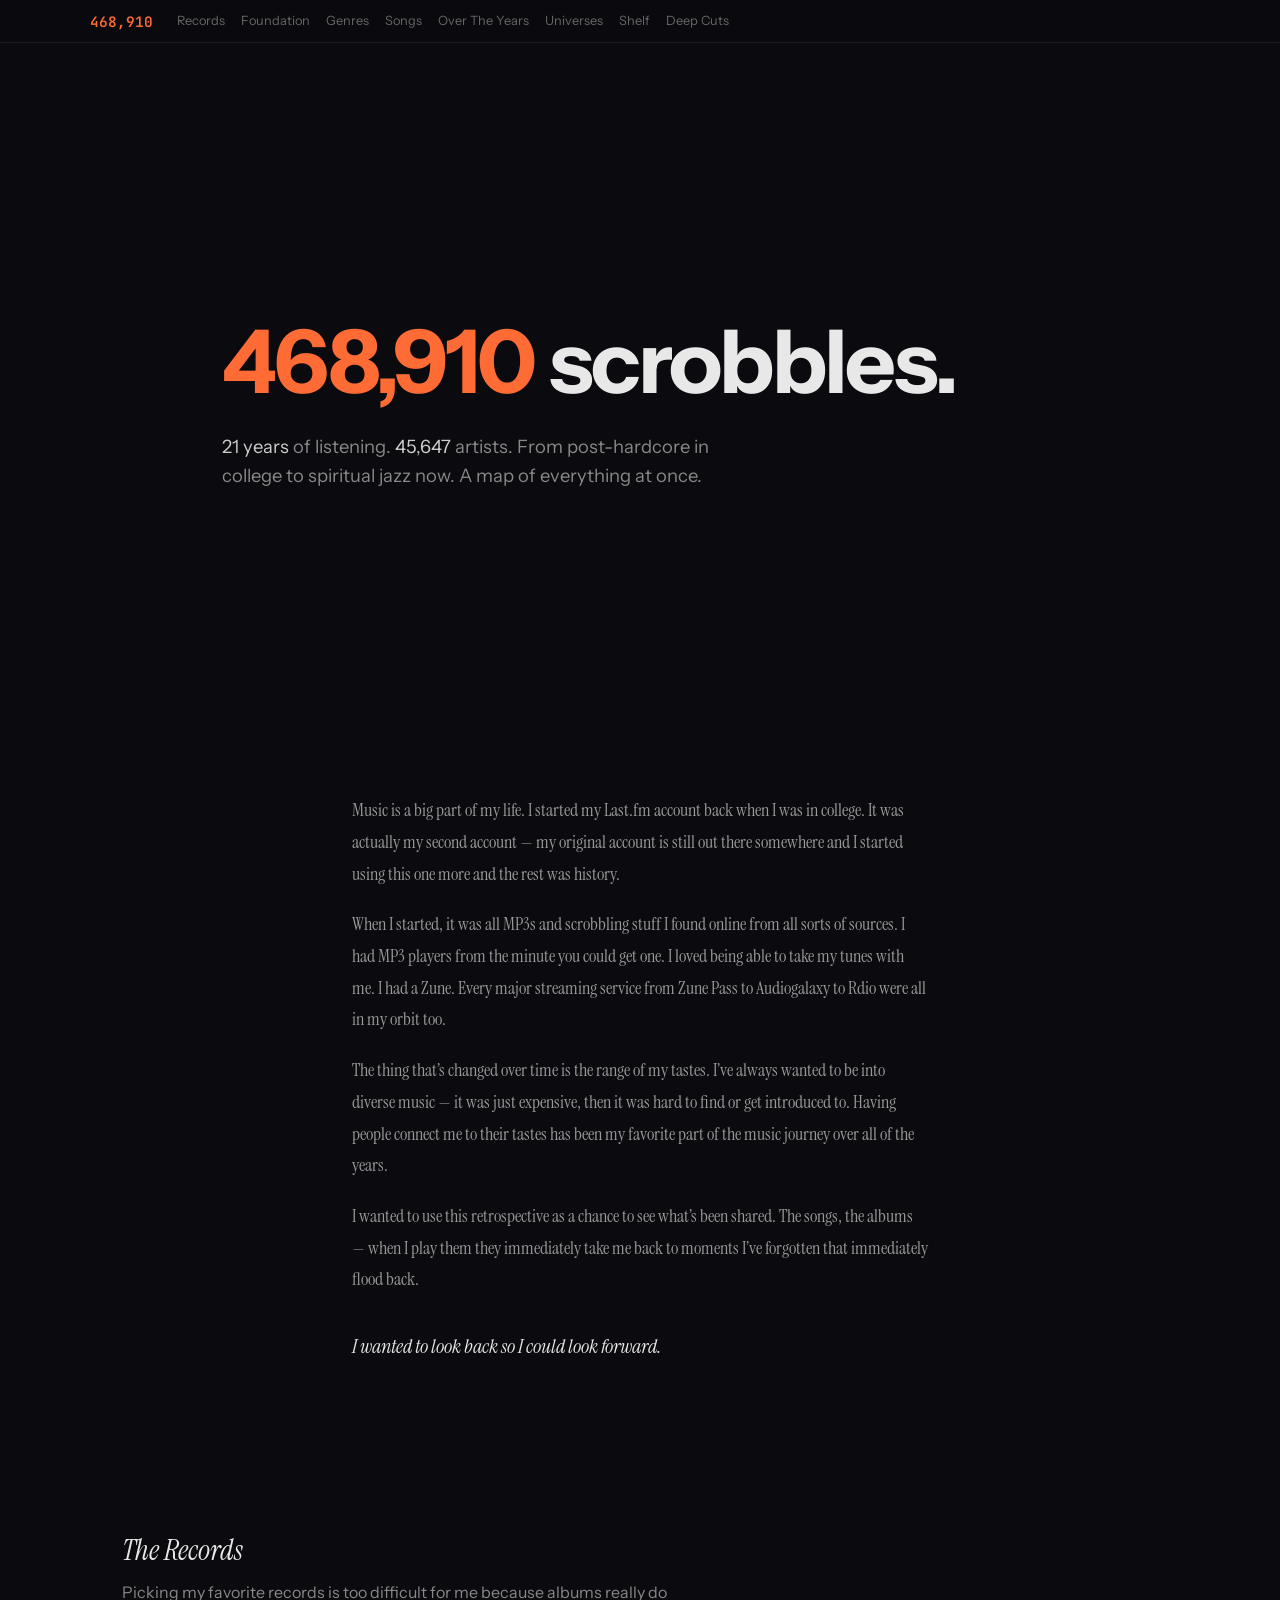
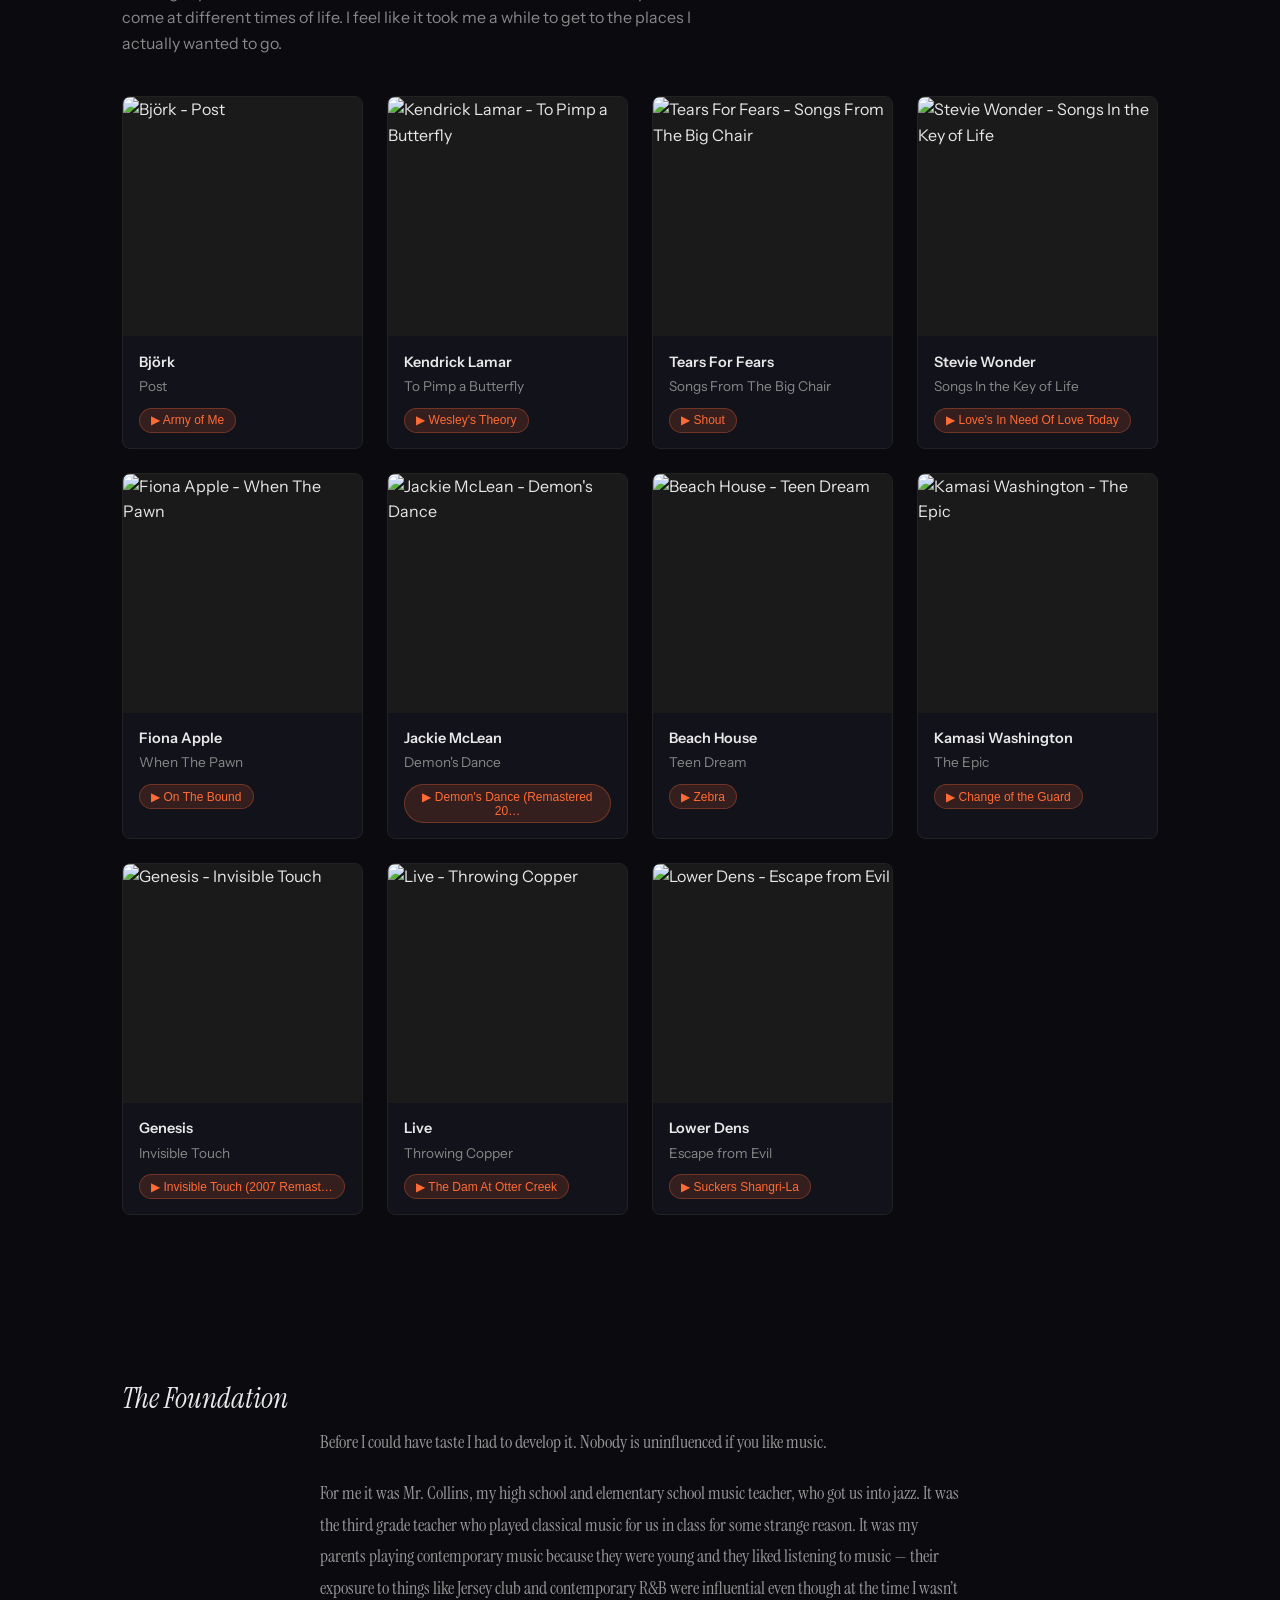
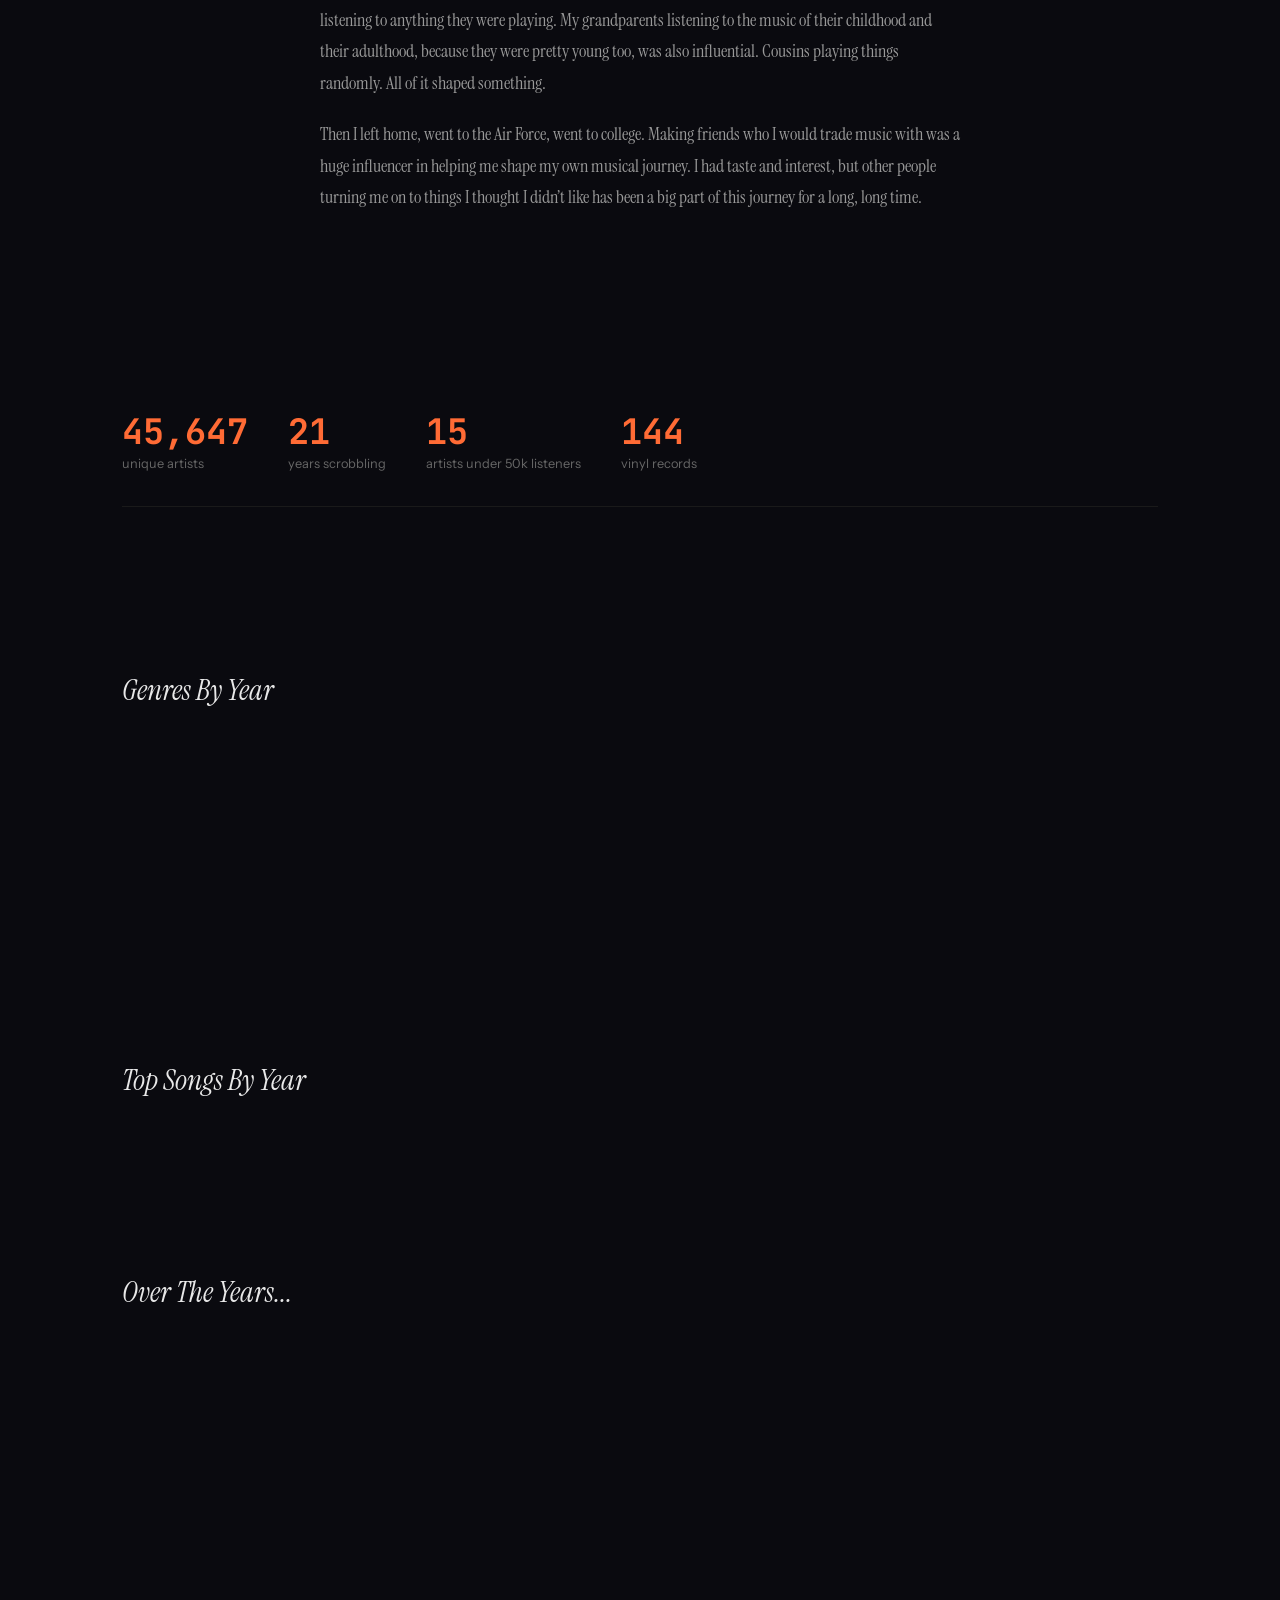
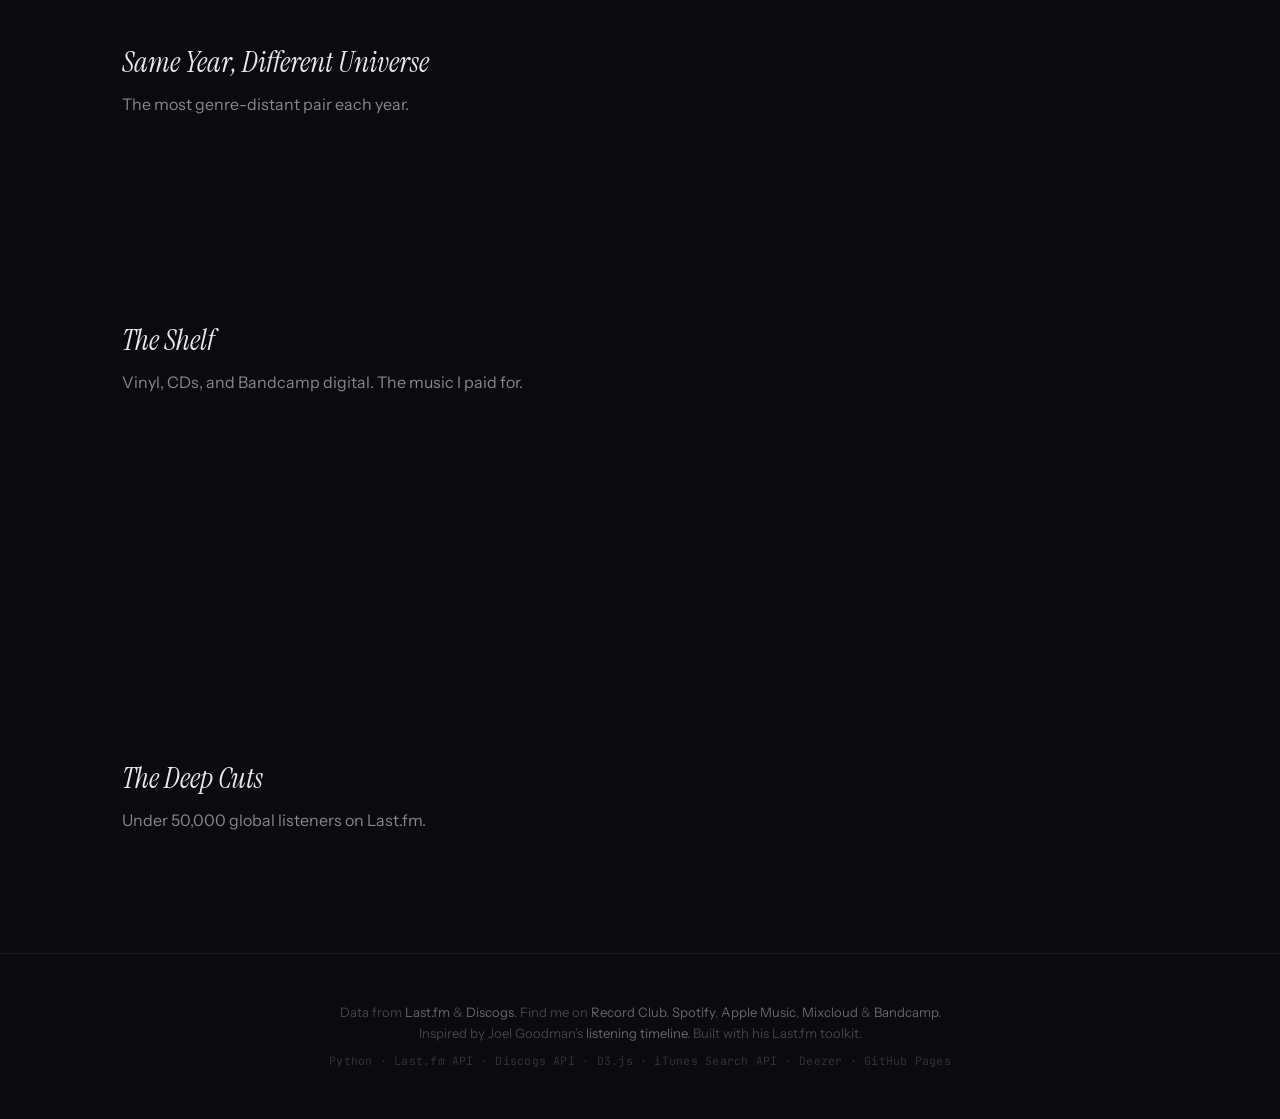
==== docs/index.html @ 442b8048 "Add Bandcamp digital + Deerhunter CD to shelf, update display Shelf now shows vinyl, CD, and digital" ====
<!DOCTYPE html>
<html lang="en">
<head>
<meta charset="utf-8">
<meta name="viewport" content="width=device-width, initial-scale=1">
<meta name="apple-mobile-web-app-capable" content="yes">
<meta name="apple-mobile-web-app-status-bar-style" content="black-translucent">
<meta name="theme-color" content="#0a0a0f">
<title>Ron's Listening Journey</title>
<meta property="og:title" content="Ron's Listening Journey">
<meta name="description" content="A retrospective on Ron's eclectic music journey that's still ongoing. Powered by 21 years of Last.fm history, vinyl collection and thousands of playlists served.">
<meta property="og:description" content="A retrospective on Ron's eclectic music journey that's still ongoing. Powered by 21 years of Last.fm history, vinyl collection and thousands of playlists served.">
<meta property="og:type" content="website">
<meta property="og:url" content="https://listening.ronbronson.com/">
<meta property="og:image" content="https://listening.ronbronson.com/og-image.png">
<meta name="twitter:card" content="summary_large_image">
<meta name="twitter:title" content="Ron's Listening Journey">
<meta name="twitter:description" content="A retrospective on Ron's eclectic music journey that's still ongoing. Powered by 21 years of Last.fm history, vinyl collection and thousands of playlists served.">
<meta name="twitter:image" content="https://listening.ronbronson.com/og-image.png">
<link rel="manifest" href="manifest.json">
<link href="https://fonts.googleapis.com/css2?family=JetBrains+Mono:wght@400;700&family=Instrument+Sans:wght@400;600;700&family=Instrument+Serif&display=swap" rel="stylesheet">
<link rel="stylesheet" href="style.css">
</head>
<body>

<!-- Sticky Nav -->
<nav id="nav">
  <div class="nav-inner">
    <a href="#top" class="nav-brand mono">468,910</a>
    <div class="nav-links">
      <a href="#records">Records</a>
      <a href="#before">Foundation</a>
      <a href="#palette">Genres</a>
      <a href="#songs">Songs</a>
      <a href="#stays">Over The Years</a>
      <a href="#universes">Universes</a>
      <a href="#shelf">Shelf</a>
      <a href="#deep">Deep Cuts</a>
    </div>
  </div>
</nav>

<!-- Hero -->
<header class="hero" id="top">
  <h1><span class="num">468,910</span> scrobbles.</h1>
  <p class="sub">
    <strong>21 years</strong> of listening. <strong>45,647</strong> artists.
    From post-hardcore in college to spiritual jazz now.
    A map of everything at once.
  </p>
  <div class="last-scrobble" id="last-scrobble"></div>
</header>

<!-- Intro -->
<section class="prose" id="intro">
  <p>Music is a big part of my life. I started my Last.fm account back when I was in college. It was actually my second account &mdash; my original account is still out there somewhere and I started using this one more and the rest was history.</p>
  <p>When I started, it was all MP3s and scrobbling stuff I found online from all sorts of sources. I had MP3 players from the minute you could get one. I loved being able to take my tunes with me. I had a Zune. Every major streaming service from Zune Pass to Audiogalaxy to Rdio were all in my orbit too.</p>
  <p>The thing that&rsquo;s changed over time is the range of my tastes. I&rsquo;ve always wanted to be into diverse music &mdash; it was just expensive, then it was hard to find or get introduced to. Having people connect me to their tastes has been my favorite part of the music journey over all of the years.</p>
  <p>I wanted to use this retrospective as a chance to see what&rsquo;s been shared. The songs, the albums &mdash; when I play them they immediately take me back to moments I&rsquo;ve forgotten that immediately flood back.</p>
  <p class="kicker">I wanted to look back so I could look forward.</p>
</section>

<!-- Memorable Records -->
<section id="records">
  <h2>The Records</h2>
  <p class="lede">Picking my favorite records is too difficult for me because albums really do come at different times of life. I feel like it took me a while to get to the places I actually wanted to go.</p>
  <div class="album-grid" id="album-grid"></div>
</section>

<!-- The Foundation -->
<section id="before">
  <h2>The Foundation</h2>
  <div class="prose" style="padding:0;margin-bottom:2.5rem">
    <p>Before I could have taste I had to develop it. Nobody is uninfluenced if you like music.</p>
    <p>For me it was Mr. Collins, my high school and elementary school music teacher, who got us into jazz. It was the third grade teacher who played classical music for us in class for some strange reason. It was my parents playing contemporary music because they were young and they liked listening to music &mdash; their exposure to things like Jersey club and contemporary R&amp;B were influential even though at the time I wasn&rsquo;t listening to anything they were playing. My grandparents listening to the music of their childhood and their adulthood, because they were pretty young too, was also influential. Cousins playing things randomly. All of it shaped something.</p>
    <p>Then I left home, went to the Air Force, went to college. Making friends who I would trade music with was a huge influencer in helping me shape my own musical journey. I had taste and interest, but other people turning me on to things I thought I didn&rsquo;t like has been a big part of this journey for a long, long time.</p>
  </div>
  <div id="eras-list"></div>
</section>

<!-- Stats -->
<section>
  <div class="stat-row">
    <div class="stat"><span class="stat-num mono">45,647</span><span class="stat-label">unique artists</span></div>
    <div class="stat"><span class="stat-num mono">21</span><span class="stat-label">years scrobbling</span></div>
    <div class="stat"><span class="stat-num mono" id="stat-obscure">&mdash;</span><span class="stat-label">artists under 50k listeners</span></div>
    <div class="stat"><span class="stat-num mono" id="stat-vinyl">&mdash;</span><span class="stat-label">vinyl records</span></div>
  </div>
</section>

<!-- Genres By Year -->
<section id="palette">
  <h2>Genres By Year</h2>
  <div id="stream-wrap"><svg id="stream-chart"></svg></div>
  <div class="stream-legend" id="stream-legend"></div>
</section>

<!-- Top Songs By Year -->
<section id="songs">
  <h2>Top Songs By Year</h2>
  <div class="year-grid" id="tracks-grid"></div>
</section>

<!-- Over The Years -->
<section id="stays">
  <h2>Over The Years...</h2>
  <div id="bump-wrap"><svg id="bump-chart"></svg></div>
</section>

<!-- Same Year Different Universe -->
<section id="universes">
  <h2>Same Year, Different Universe</h2>
  <p class="lede">The most genre-distant pair each year.</p>
  <div class="contrast-grid" id="contrast-grid"></div>
</section>

<!-- The Shelf -->
<section id="shelf">
  <h2>The Shelf</h2>
  <p class="lede">Vinyl, CDs, and Bandcamp digital. The music I paid for.</p>
  <div class="vinyl-grid" id="vinyl-grid"></div>
</section>

<!-- Facts -->
<section><div class="facts-grid" id="facts-grid"></div></section>

<!-- Deep Cuts -->
<section id="deep">
  <h2>The Deep Cuts</h2>
  <p class="lede">Under 50,000 global listeners on Last.fm.</p>
  <ul class="obscure-list" id="obscure-list"></ul>
</section>

<footer>
  Data from <a href="https://last.fm/user/statechampion">Last.fm</a> &amp;
  <a href="https://www.discogs.com/user/quarterback/collection">Discogs</a>.
  Find me on <a href="https://record.club/ron">Record Club</a>,
  <a href="https://open.spotify.com/user/ronbronson">Spotify</a>,
  <a href="https://music.apple.com/profile/ronbronson">Apple Music</a>,
  <a href="https://www.mixcloud.com/908RB/">Mixcloud</a> &amp;
  <a href="https://bandcamp.com/quarterback">Bandcamp</a>.
  <br>Inspired by Joel Goodman&rsquo;s <a href="https://joelgoodman.co/timeline/">listening timeline</a>. Built with his Last.fm toolkit.
  <br><span class="colophon">Python &middot; Last.fm API &middot; Discogs API &middot; D3.js &middot; iTunes Search API &middot; Deezer &middot; GitHub Pages</span>
</footer>

<div class="tooltip" id="tooltip"></div>

<!-- Audio player (global, reused) -->
<audio id="global-audio" preload="none"></audio>

<script src="https://d3js.org/d3.v7.min.js"></script>
<script src="app.js"></script>
</body>
</html>
---- docs/style.css ----
* { margin: 0; padding: 0; box-sizing: border-box; }

body {
  font-family: 'Instrument Sans', -apple-system, sans-serif;
  background: #0a0a0f;
  color: #e8e8e8;
  line-height: 1.6;
  overflow-x: hidden;
  -webkit-font-smoothing: antialiased;
}

.mono { font-family: 'JetBrains Mono', monospace; }
.serif { font-family: 'Instrument Serif', Georgia, serif; }
a { color: #ff6b35; text-decoration: none; }
a:hover { text-decoration: underline; }

/* ── Nav ── */
#nav {
  position: sticky; top: 0; z-index: 50;
  background: rgba(10,10,15,0.92);
  backdrop-filter: blur(12px);
  -webkit-backdrop-filter: blur(12px);
  border-bottom: 1px solid #1a1a1a;
  padding: 0.6rem 1.5rem;
}
.nav-inner {
  max-width: 1100px; margin: 0 auto;
  display: flex; align-items: center; gap: 1.5rem;
}
.nav-brand { color: #ff6b35; font-weight: 600; font-size: 0.9rem; white-space: nowrap; }
.nav-links { display: flex; gap: 1rem; overflow-x: auto; -webkit-overflow-scrolling: touch; }
.nav-links a {
  color: #666; font-size: 0.8rem; white-space: nowrap;
  transition: color 0.2s; text-decoration: none;
}
.nav-links a:hover { color: #ccc; text-decoration: none; }

/* ── Hero ── */
.hero {
  min-height: 80vh;
  display: flex; flex-direction: column; justify-content: center;
  padding: 4rem 2rem; max-width: 900px; margin: 0 auto;
}
.hero h1 {
  font-size: clamp(2.5rem, 8vw, 5.5rem);
  font-weight: 700; letter-spacing: -0.03em;
  line-height: 1.05; margin-bottom: 1.5rem;
}
.hero h1 .num { color: #ff6b35; }
.hero .sub {
  font-size: 1.15rem; font-weight: 300;
  color: #888; max-width: 520px; line-height: 1.6;
}
.hero .sub strong { color: #ccc; font-weight: 400; }

/* ── Last Scrobble ── */
.last-scrobble {
  margin-top: 2rem;
  display: none; align-items: center; gap: 0.75rem;
  background: #12121a; border: 1px solid #222;
  border-radius: 8px; padding: 0.6rem 1rem;
  font-size: 0.82rem;
  transition: box-shadow 0.3s;
}
.last-scrobble.loaded { display: inline-flex; }
.last-scrobble.sticky {
  position: fixed;
  bottom: 1.5rem;
  right: 1.5rem;
  margin: 0; z-index: 40;
  background: rgba(18,18,26,0.92);
  backdrop-filter: blur(12px);
  -webkit-backdrop-filter: blur(12px);
  box-shadow: 0 4px 20px rgba(0,0,0,0.4);
  font-size: 0.78rem;
}
.last-scrobble.sticky img { width: 32px; height: 32px; }
.last-scrobble img {
  width: 40px; height: 40px; border-radius: 4px;
  object-fit: cover; background: #1a1a24;
}
.last-scrobble .ls-label {
  font-family: 'JetBrains Mono', monospace;
  font-size: 0.65rem; color: #555;
  text-transform: uppercase; letter-spacing: 0.05em;
}
.last-scrobble .ls-track { font-weight: 600; }
.last-scrobble .ls-artist { color: #999; }
.last-scrobble .ls-now { color: #1DB954; }

@media (max-width: 700px) {
  .last-scrobble.sticky {
    bottom: 1rem; right: 1rem;
    font-size: 0.72rem;
    padding: 0.5rem 0.8rem;
  }
}

/* ── Prose ── */
.prose {
  max-width: 640px; margin: 0 auto;
  padding: 2rem 2rem 4rem;
}
.prose p {
  font-family: 'Instrument Serif', Georgia, serif;
  color: #999; font-size: 1.1rem;
  margin-bottom: 1.2rem; line-height: 1.8;
}
.prose .kicker {
  font-family: 'Instrument Serif', Georgia, serif;
  color: #e8e8e8; font-weight: 400; font-style: italic;
  font-size: 1.25rem; margin-top: 2rem;
}

/* ── Sections ── */
section {
  padding: 5rem 2rem; max-width: 1100px; margin: 0 auto;
}
section h2 {
  font-family: 'Instrument Serif', Georgia, serif;
  font-size: 1.8rem; font-weight: 400; margin-bottom: 0.4rem;
  font-style: italic;
}
section .lede {
  color: #888; margin-bottom: 2.5rem;
  max-width: 580px; font-size: 1rem;
}

/* ── Stats ── */
.stat-row {
  display: flex; gap: 2.5rem; flex-wrap: wrap;
  padding-bottom: 2rem; border-bottom: 1px solid #1a1a1a;
}
.stat { display: flex; flex-direction: column; }
.stat .stat-num {
  font-size: 2.2rem; font-weight: 700; color: #ff6b35; line-height: 1;
}
.stat .stat-label { font-size: 0.8rem; color: #666; margin-top: 0.3rem; }

/* ── Album grid (memorable records) ── */
.album-grid {
  display: grid;
  grid-template-columns: repeat(auto-fill, minmax(240px, 1fr));
  gap: 1.5rem;
}
.album-card {
  background: #12121a; border: 1px solid #222;
  border-radius: 8px; overflow: hidden;
  transition: border-color 0.2s, transform 0.2s;
  cursor: default;
}
.album-card:hover { border-color: #444; transform: translateY(-2px); }
.album-card img {
  width: 100%; aspect-ratio: 1; object-fit: cover;
  display: block; background: #1a1a1a;
}
.album-card .ac-info { padding: 0.9rem 1rem; }
.album-card .ac-artist { font-weight: 600; font-size: 0.9rem; }
.album-card .ac-title { color: #888; font-size: 0.85rem; margin-top: 0.15rem; }
.album-card .ac-play {
  display: inline-flex; align-items: center; gap: 0.4rem;
  margin-top: 0.6rem; padding: 0.3rem 0.7rem;
  background: rgba(255,107,53,0.15); border: 1px solid rgba(255,107,53,0.3);
  border-radius: 20px; color: #ff6b35;
  font-size: 0.75rem; cursor: pointer;
  transition: background 0.2s;
}
.album-card .ac-play:hover { background: rgba(255,107,53,0.25); }
.album-card .ac-play.playing { background: rgba(255,107,53,0.3); }

/* ── Stream chart ── */
#stream-wrap { width: 100%; overflow-x: auto; -webkit-overflow-scrolling: touch; }
#stream-chart .area { opacity: 0.75; transition: opacity 0.2s; cursor: pointer; }
#stream-chart .area:hover { opacity: 1; }
.stream-legend {
  display: flex; flex-wrap: wrap; gap: 0.4rem 1rem;
  margin-top: 1.2rem; font-size: 0.8rem;
}
.stream-legend-item {
  display: flex; align-items: center; gap: 0.35rem;
  opacity: 0.7; transition: opacity 0.2s;
}
.stream-legend-item:hover { opacity: 1; }
.stream-legend-item .swatch { width: 12px; height: 12px; border-radius: 3px; }

/* ── Year cards (tracks) ── */
.year-grid {
  display: grid;
  grid-template-columns: repeat(auto-fill, minmax(300px, 1fr));
  gap: 1.2rem;
}
.year-card {
  background: #12121a; border: 1px solid #222;
  border-radius: 8px; padding: 1rem 1.1rem;
}
.year-card .yc-year {
  font-family: 'JetBrains Mono', monospace;
  color: #ff6b35; font-size: 1.2rem;
  font-weight: 600; margin-bottom: 0.6rem;
}
.yc-track {
  display: flex; align-items: center;
  gap: 0.4rem; margin-bottom: 0.3rem;
  font-size: 0.82rem;
}
.yc-track .yc-btn {
  width: 22px; height: 22px; border-radius: 50%;
  background: rgba(255,107,53,0.15); border: none;
  color: #ff6b35; cursor: pointer; font-size: 0.6rem;
  display: flex; align-items: center; justify-content: center;
  flex-shrink: 0; transition: background 0.2s;
}
.yc-track .yc-btn:hover { background: rgba(255,107,53,0.3); }
.yc-track .yc-btn.playing { background: #ff6b35; color: #0a0a0f; }
.yc-track .yc-btn.no-preview { opacity: 0.2; cursor: default; }
.yc-track .yc-text { flex: 1; min-width: 0; }
.yc-track .yc-artist { color: #999; }
.yc-track .yc-song { color: #e0e0e0; }
.yc-track .yc-plays {
  margin-left: auto; color: #444;
  font-family: 'JetBrains Mono', monospace;
  font-size: 0.7rem; flex-shrink: 0;
}

/* ── Bump chart ── */
#bump-wrap { overflow-x: auto; }
#bump-chart .bump-line { fill: none; stroke-width: 2.5; opacity: 0.6; transition: opacity 0.15s, stroke-width 0.15s; }
#bump-chart .bump-line:hover { opacity: 1; stroke-width: 4; }
#bump-chart .bump-dot { stroke: #0a0a0f; stroke-width: 2; cursor: pointer; }

/* ── Obscure list ── */
.obscure-list { list-style: none; }
.obscure-item {
  display: grid;
  grid-template-columns: 1fr auto auto;
  gap: 0.5rem 1rem;
  padding: 0.65rem 0;
  border-bottom: 1px solid #151518;
  font-size: 0.88rem;
  align-items: baseline;
}
.obscure-item:last-child { border-bottom: none; }
.oi-name { font-weight: 600; }
.oi-detail { color: #666; font-size: 0.8rem; grid-column: 1 / -1; }
.oi-listeners { font-family: 'JetBrains Mono', monospace; font-size: 0.78rem; color: #555; text-align: right; }
.oi-plays { font-family: 'JetBrains Mono', monospace; font-size: 0.78rem; color: #ff6b35; text-align: right; }

/* ── Contrast cards ── */
.contrast-grid {
  display: grid;
  grid-template-columns: repeat(auto-fill, minmax(280px, 1fr));
  gap: 1.2rem;
}
.contrast-card {
  background: #12121a; border: 1px solid #222;
  border-radius: 8px; padding: 1.1rem;
}
.contrast-card .cc-year {
  font-family: 'JetBrains Mono', monospace;
  color: #ff6b35; font-size: 0.85rem; margin-bottom: 0.6rem;
}
.cc-pair { display: flex; justify-content: space-between; align-items: center; gap: 0.5rem; }
.cc-artist { flex: 1; text-align: center; }
.cc-artist .cc-name { font-weight: 600; font-size: 0.9rem; margin-bottom: 0.15rem; }
.cc-artist .cc-genre { font-size: 0.72rem; color: #555; }
.cc-artist .cc-count { font-size: 0.7rem; color: #444; font-family: 'JetBrains Mono', monospace; }
.cc-vs { color: #2a2a2a; font-weight: 700; font-size: 0.75rem; }

/* ── Vinyl ── */
.vinyl-grid {
  display: grid;
  grid-template-columns: repeat(auto-fill, minmax(260px, 1fr));
  gap: 1rem;
}
.vinyl-item {
  background: #12121a; border: 1px solid #222;
  border-radius: 8px; padding: 0.9rem 1rem;
}
.vi-artist { font-weight: 600; font-size: 0.9rem; }
.vi-album { color: #777; font-size: 0.82rem; margin-top: 0.1rem; }
.vi-meta {
  display: flex; gap: 0.6rem; font-size: 0.72rem;
  font-family: 'JetBrains Mono', monospace; color: #555;
  margin-top: 0.4rem; flex-wrap: wrap;
}
.vi-scrobbles { color: #ff6b35; }
.vi-years { color: #4ecdc4; }

/* ── Eras ── */
.era-block {
  margin-bottom: 3.5rem;
  padding-bottom: 3rem;
  border-bottom: 1px solid #151518;
}
.era-block:last-child { border-bottom: none; margin-bottom: 0; }
.era-title {
  font-family: 'Instrument Serif', Georgia, serif;
  font-style: italic;
  font-size: 1.4rem; font-weight: 400;
  color: #ff6b35; margin-bottom: 0.8rem;
}
.era-text {
  font-family: 'Instrument Serif', Georgia, serif;
  color: #999; font-size: 1rem; line-height: 1.8;
  max-width: 640px; margin-bottom: 1.2rem;
}
.era-albums {
  display: flex; gap: 1rem; overflow-x: auto;
  -webkit-overflow-scrolling: touch;
  padding-bottom: 0.5rem;
}
.era-album {
  flex-shrink: 0; width: 140px;
}
.era-album img {
  width: 140px; height: 140px; object-fit: cover;
  border-radius: 6px; display: block;
  background: #1a1a24;
}
.era-album .ea-artist {
  font-size: 0.78rem; font-weight: 600;
  margin-top: 0.4rem;
  white-space: nowrap; overflow: hidden; text-overflow: ellipsis;
}
.era-album .ea-title {
  font-size: 0.72rem; color: #666;
  white-space: nowrap; overflow: hidden; text-overflow: ellipsis;
}
.era-album .ea-play {
  display: inline-flex; align-items: center;
  margin-top: 0.3rem; padding: 0.15rem 0.5rem;
  background: rgba(255,107,53,0.12); border: 1px solid rgba(255,107,53,0.25);
  border-radius: 12px; color: #ff6b35;
  font-size: 0.65rem; cursor: pointer;
  transition: background 0.2s; border: none;
}
.era-album .ea-play:hover { background: rgba(255,107,53,0.25); }

@media (max-width: 700px) {
  .era-album { width: 120px; }
  .era-album img { width: 120px; height: 120px; }
}

/* ── Decades ── */
.decades-grid {
  display: grid;
  grid-template-columns: repeat(auto-fill, minmax(300px, 1fr));
  gap: 1.5rem;
}
.decade-card {
  background: #12121a; border: 1px solid #222;
  border-radius: 8px; padding: 1.3rem;
}
.decade-card .dc-label {
  font-family: 'JetBrains Mono', monospace;
  color: #ff6b35; font-size: 1.4rem; font-weight: 700;
  margin-bottom: 0.6rem;
}
.decade-card .dc-years {
  color: #555; font-size: 0.8rem; margin-bottom: 0.8rem;
}
.decade-card .dc-genre {
  display: flex; align-items: center; gap: 0.5rem;
  margin-bottom: 0.4rem; font-size: 0.85rem;
}
.decade-card .dc-bar {
  height: 8px; border-radius: 4px; min-width: 4px;
}
.decade-card .dc-genre-name { color: #999; }

/* ── Facts ── */
.facts-grid {
  display: grid;
  grid-template-columns: repeat(auto-fill, minmax(280px, 1fr));
  gap: 1.2rem;
}
.fact-card {
  background: #12121a; border: 1px solid #222;
  border-radius: 8px; padding: 1.3rem;
}
.fc-label { color: #555; font-size: 0.75rem; text-transform: uppercase; letter-spacing: 0.06em; margin-bottom: 0.4rem; }
.fc-value { font-size: 1.6rem; font-weight: 700; color: #ff6b35; font-family: 'JetBrains Mono', monospace; line-height: 1.2; }
.fc-detail { color: #777; font-size: 0.85rem; margin-top: 0.4rem; }

/* ── Tooltip ── */
.tooltip {
  position: fixed; pointer-events: none;
  background: #1a1a24; border: 1px solid #333; border-radius: 8px;
  padding: 10px 14px; font-size: 0.82rem; z-index: 100;
  max-width: 340px; box-shadow: 0 4px 20px rgba(0,0,0,0.5);
  opacity: 0; transition: opacity 0.15s;
}
.tooltip.show { opacity: 1; }

/* ── Footer ── */
footer {
  padding: 3rem 2rem; text-align: center;
  color: #444; font-size: 0.82rem;
  border-top: 1px solid #1a1a1a;
}
footer a { color: #666; }
.colophon {
  display: inline-block; margin-top: 0.5rem;
  font-family: 'JetBrains Mono', monospace;
  font-size: 0.72rem; color: #333; letter-spacing: 0.02em;
}

/* ── Mobile ── */
@media (max-width: 700px) {
  .hero { padding: 2rem 1.5rem; min-height: 60vh; }
  .prose { padding: 1.5rem 1.5rem 3rem; }
  section { padding: 3rem 1.5rem; }
  .stat-row { gap: 1.2rem; }
  .stat .stat-num { font-size: 1.6rem; }
  .album-grid { grid-template-columns: repeat(2, 1fr); gap: 0.8rem; }
  .album-card .ac-info { padding: 0.6rem 0.7rem; }
  .album-card .ac-artist { font-size: 0.8rem; }
  .album-card .ac-title { font-size: 0.75rem; }
  .year-grid { grid-template-columns: 1fr; }
  .contrast-grid { grid-template-columns: 1fr; }
  .vinyl-grid { grid-template-columns: 1fr; }
  .nav-links { gap: 0.6rem; }
  .nav-links a { font-size: 0.72rem; }
  .obscure-item { grid-template-columns: 1fr; gap: 0.2rem; }
  .oi-listeners, .oi-plays { text-align: left; }
}

@media (max-width: 400px) {
  .album-grid { grid-template-columns: repeat(2, 1fr); gap: 0.6rem; }
  .hero h1 { font-size: 2.2rem; }
}
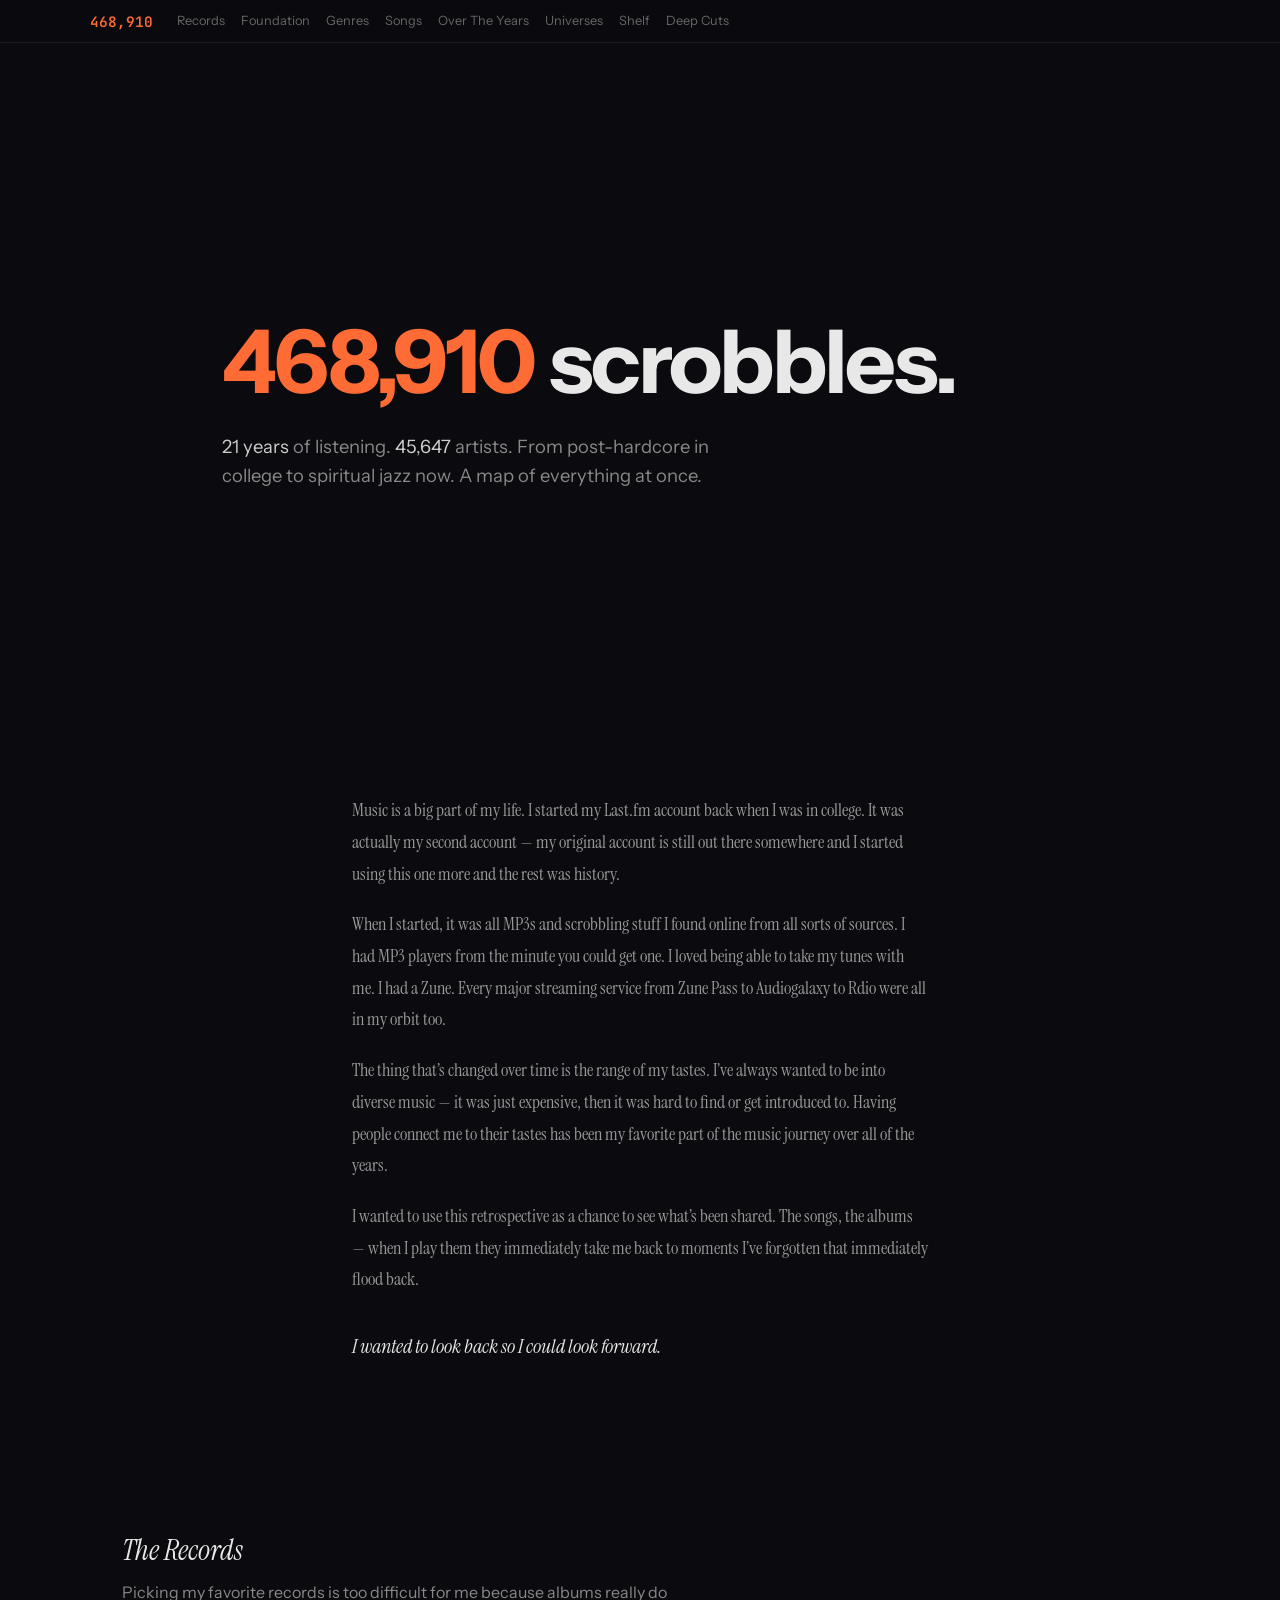
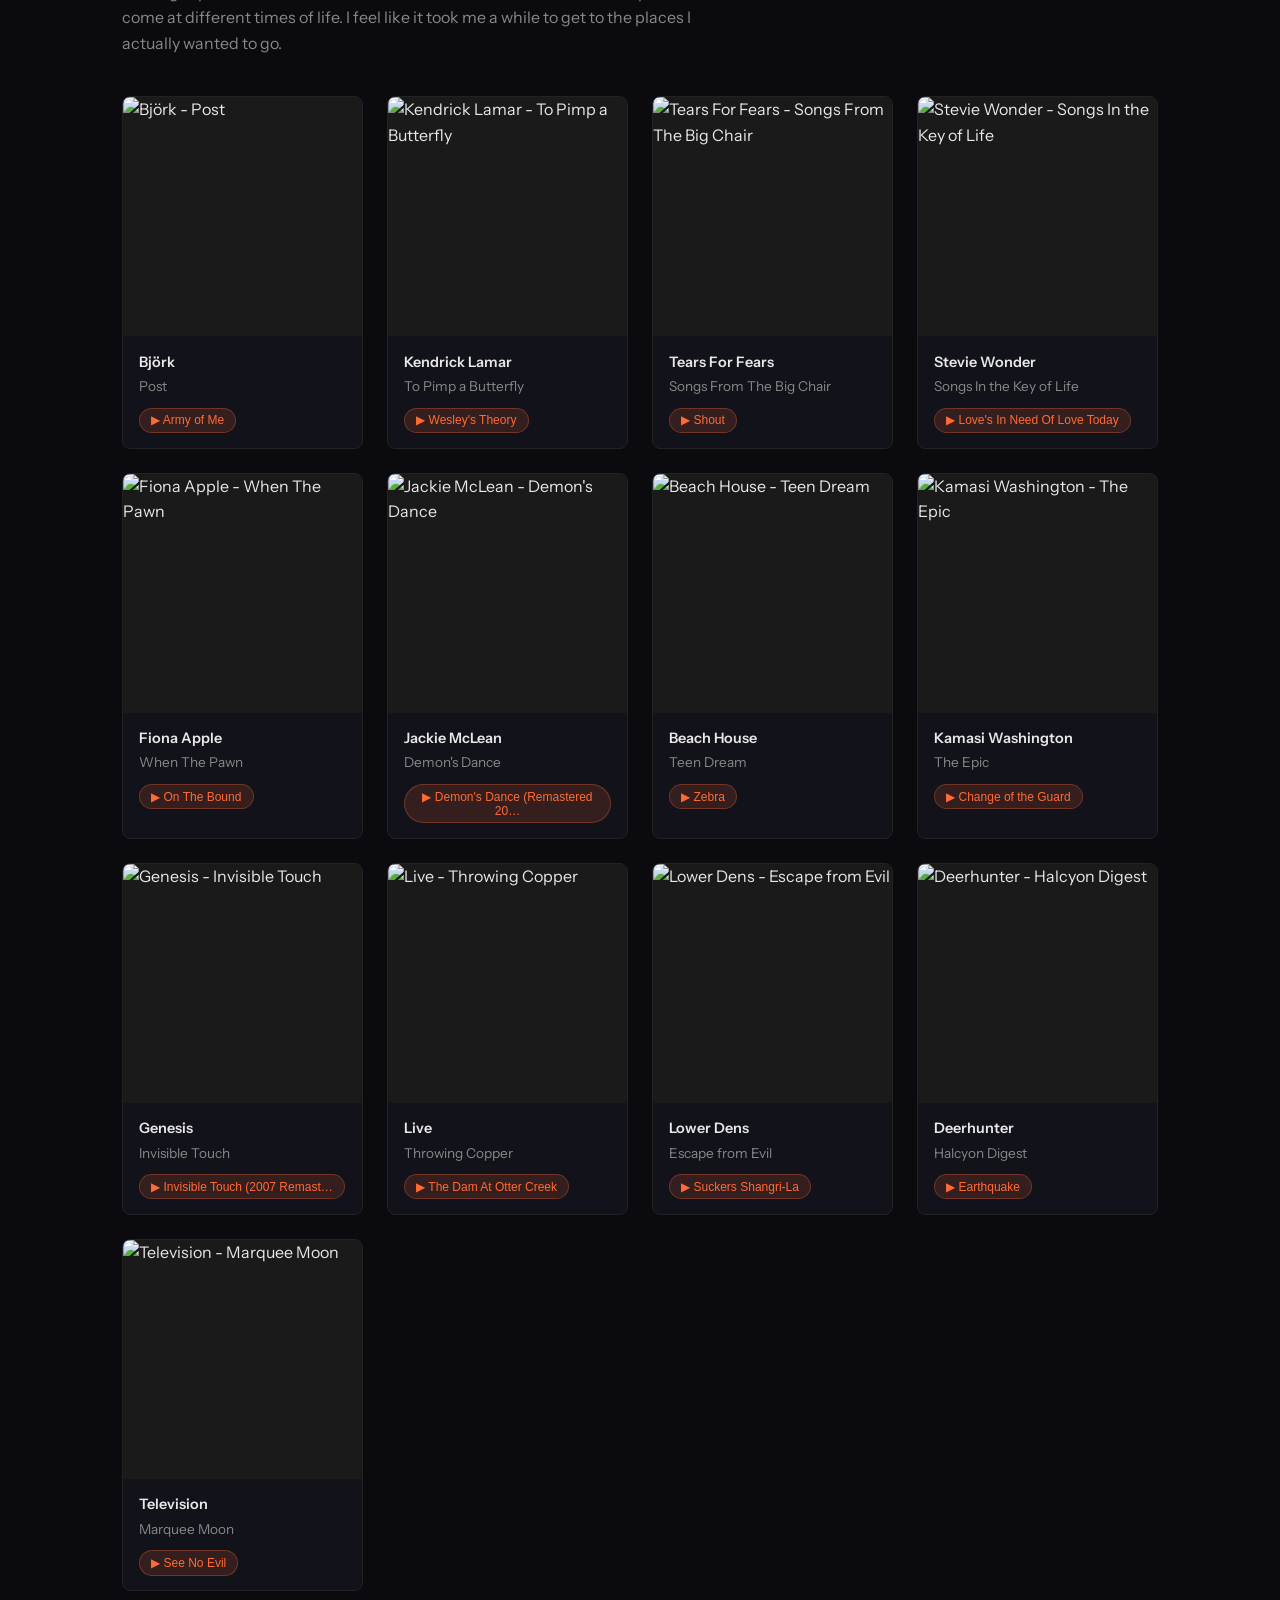
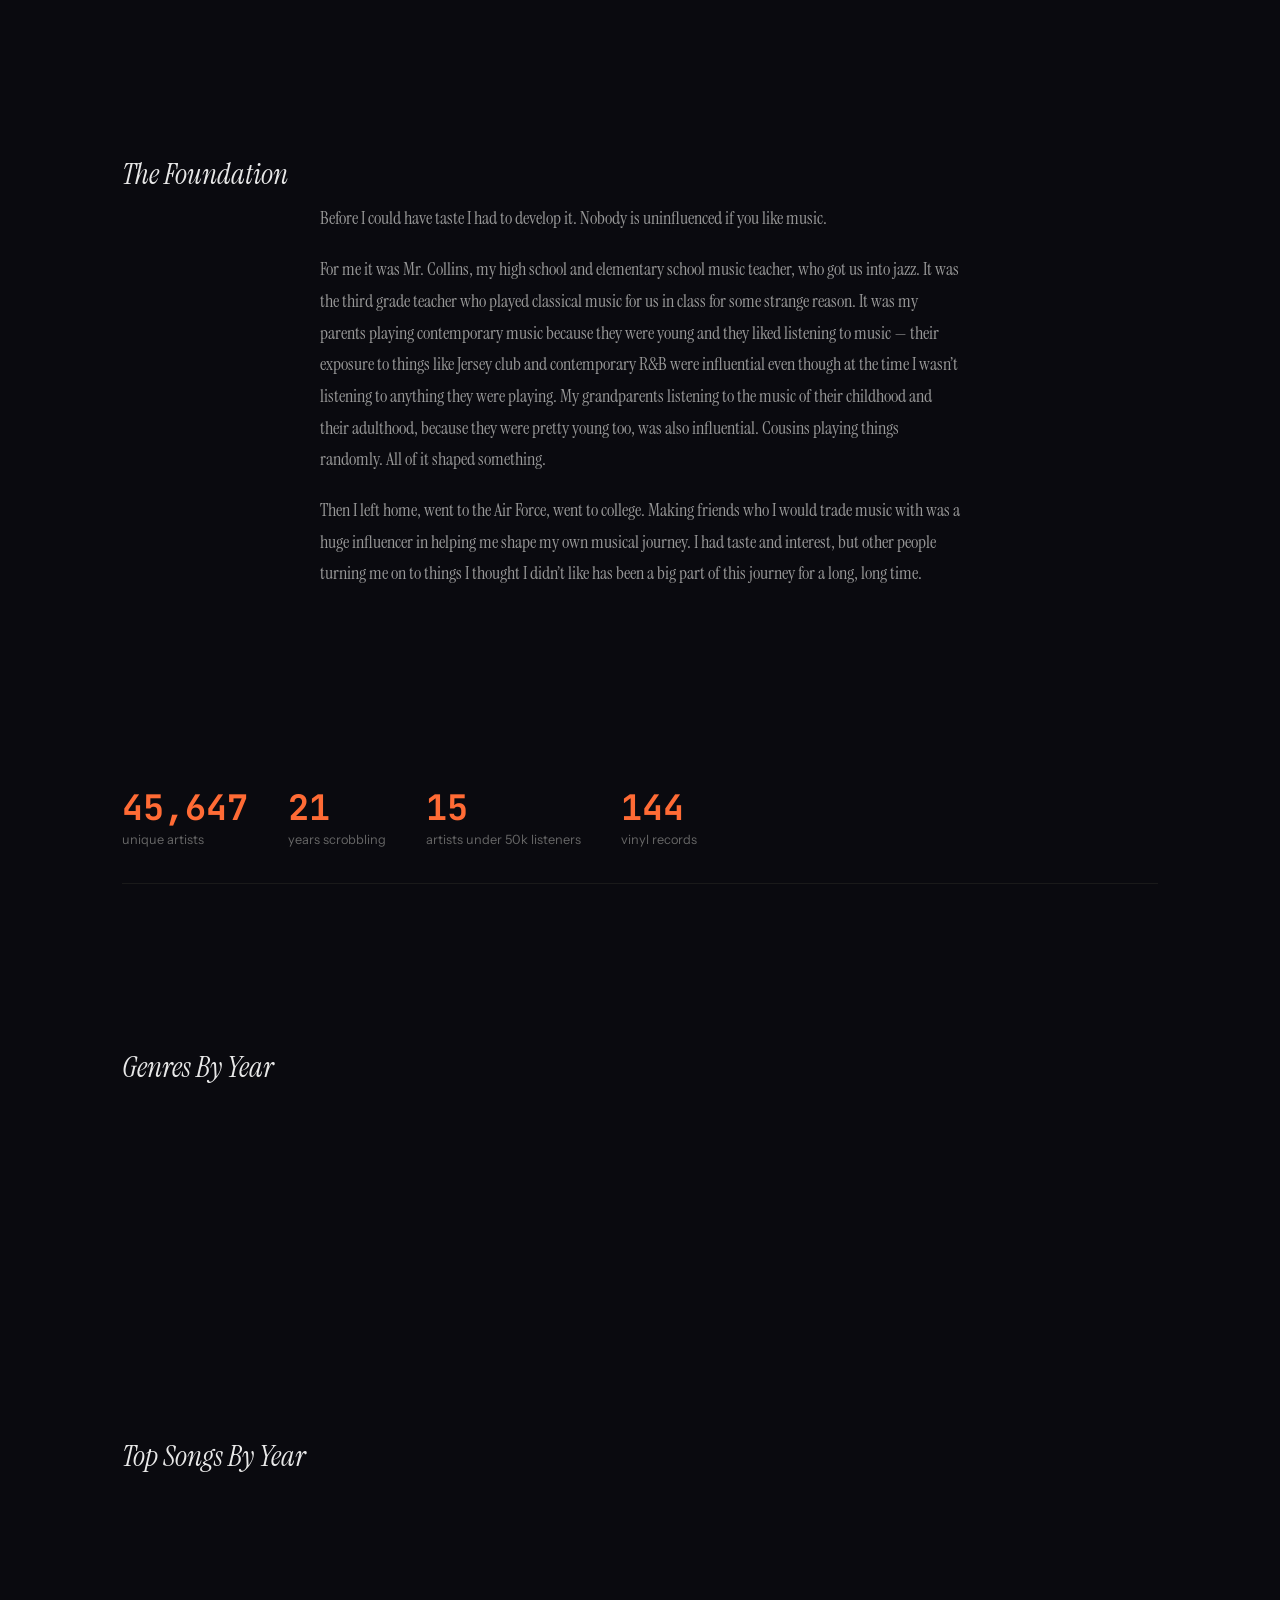
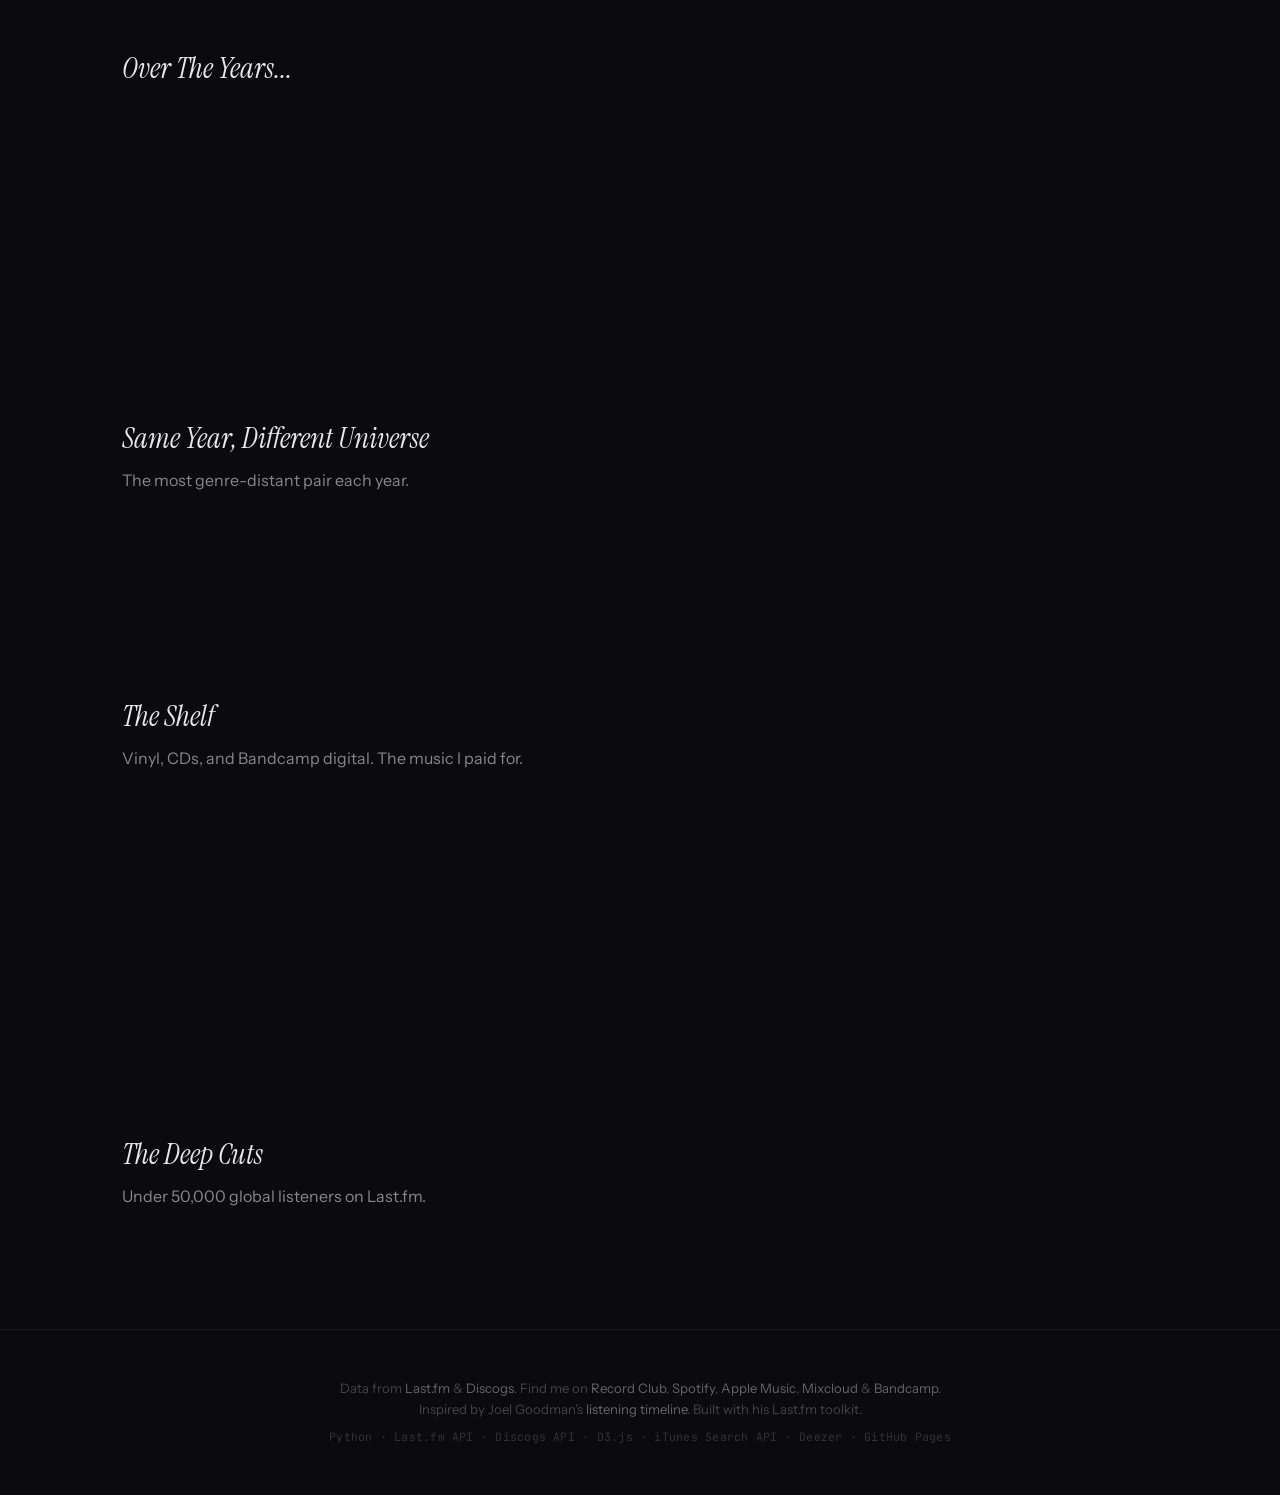
==== commit 0c3b4e1c: "Add WCAG 2.1 AA accessibility improvements HTML: skip-to-content link, aria-label on nav, main eleme" ====
--- a/docs/index.html
+++ b/docs/index.html
@@ -23,10 +23,13 @@
 </head>
 <body>
 
+<!-- Skip to content -->
+<a href="#main-content" class="skip-link">Skip to main content</a>
+
 <!-- Sticky Nav -->
-<nav id="nav">
+<nav id="nav" aria-label="Main navigation">
   <div class="nav-inner">
-    <a href="#top" class="nav-brand mono">468,910</a>
+    <a href="#top" class="nav-brand mono" aria-label="468,910 scrobbles — go to top">468,910</a>
     <div class="nav-links">
       <a href="#records">Records</a>
       <a href="#before">Foundation</a>
@@ -41,6 +44,7 @@
 </nav>
 
 <!-- Hero -->
+<main id="main-content">
 <header class="hero" id="top">
   <h1><span class="num">468,910</span> scrobbles.</h1>
   <p class="sub">
@@ -48,7 +52,7 @@
     From post-hardcore in college to spiritual jazz now.
     A map of everything at once.
   </p>
-  <div class="last-scrobble" id="last-scrobble"></div>
+  <div class="last-scrobble" id="last-scrobble" aria-live="polite"></div>
 </header>
 
 <!-- Intro -->
@@ -131,6 +135,8 @@
   <ul class="obscure-list" id="obscure-list"></ul>
 </section>
 
+</main>
+
 <footer>
   Data from <a href="https://last.fm/user/statechampion">Last.fm</a> &amp;
   <a href="https://www.discogs.com/user/quarterback/collection">Discogs</a>.
@@ -143,7 +149,7 @@
   <br><span class="colophon">Python &middot; Last.fm API &middot; Discogs API &middot; D3.js &middot; iTunes Search API &middot; Deezer &middot; GitHub Pages</span>
 </footer>
 
-<div class="tooltip" id="tooltip"></div>
+<div class="tooltip" id="tooltip" role="tooltip"></div>
 
 <!-- Audio player (global, reused) -->
 <audio id="global-audio" preload="none"></audio>
--- a/docs/style.css
+++ b/docs/style.css
@@ -1,4 +1,24 @@
 * { margin: 0; padding: 0; box-sizing: border-box; }
+
+/* ── Skip Link ── */
+.skip-link {
+  position: absolute;
+  top: -100%;
+  left: 1rem;
+  z-index: 100;
+  padding: 0.6rem 1.2rem;
+  background: #ff6b35;
+  color: #0a0a0f;
+  font-weight: 600;
+  font-size: 0.9rem;
+  border-radius: 0 0 6px 6px;
+  text-decoration: none;
+}
+.skip-link:focus {
+  top: 0;
+  outline: 2px solid #fff;
+  outline-offset: 2px;
+}
 
 body {
   font-family: 'Instrument Sans', -apple-system, sans-serif;
@@ -13,6 +33,10 @@
 .serif { font-family: 'Instrument Serif', Georgia, serif; }
 a { color: #ff6b35; text-decoration: none; }
 a:hover { text-decoration: underline; }
+a:focus-visible, button:focus-visible {
+  outline: 2px solid #ff6b35;
+  outline-offset: 2px;
+}
 
 /* ── Nav ── */
 #nav {
@@ -429,3 +453,13 @@
   .album-grid { grid-template-columns: repeat(2, 1fr); gap: 0.6rem; }
   .hero h1 { font-size: 2.2rem; }
 }
+
+/* ── Reduced Motion ── */
+@media (prefers-reduced-motion: reduce) {
+  *, *::before, *::after {
+    animation-duration: 0.01ms !important;
+    animation-iteration-count: 1 !important;
+    transition-duration: 0.01ms !important;
+    scroll-behavior: auto !important;
+  }
+}
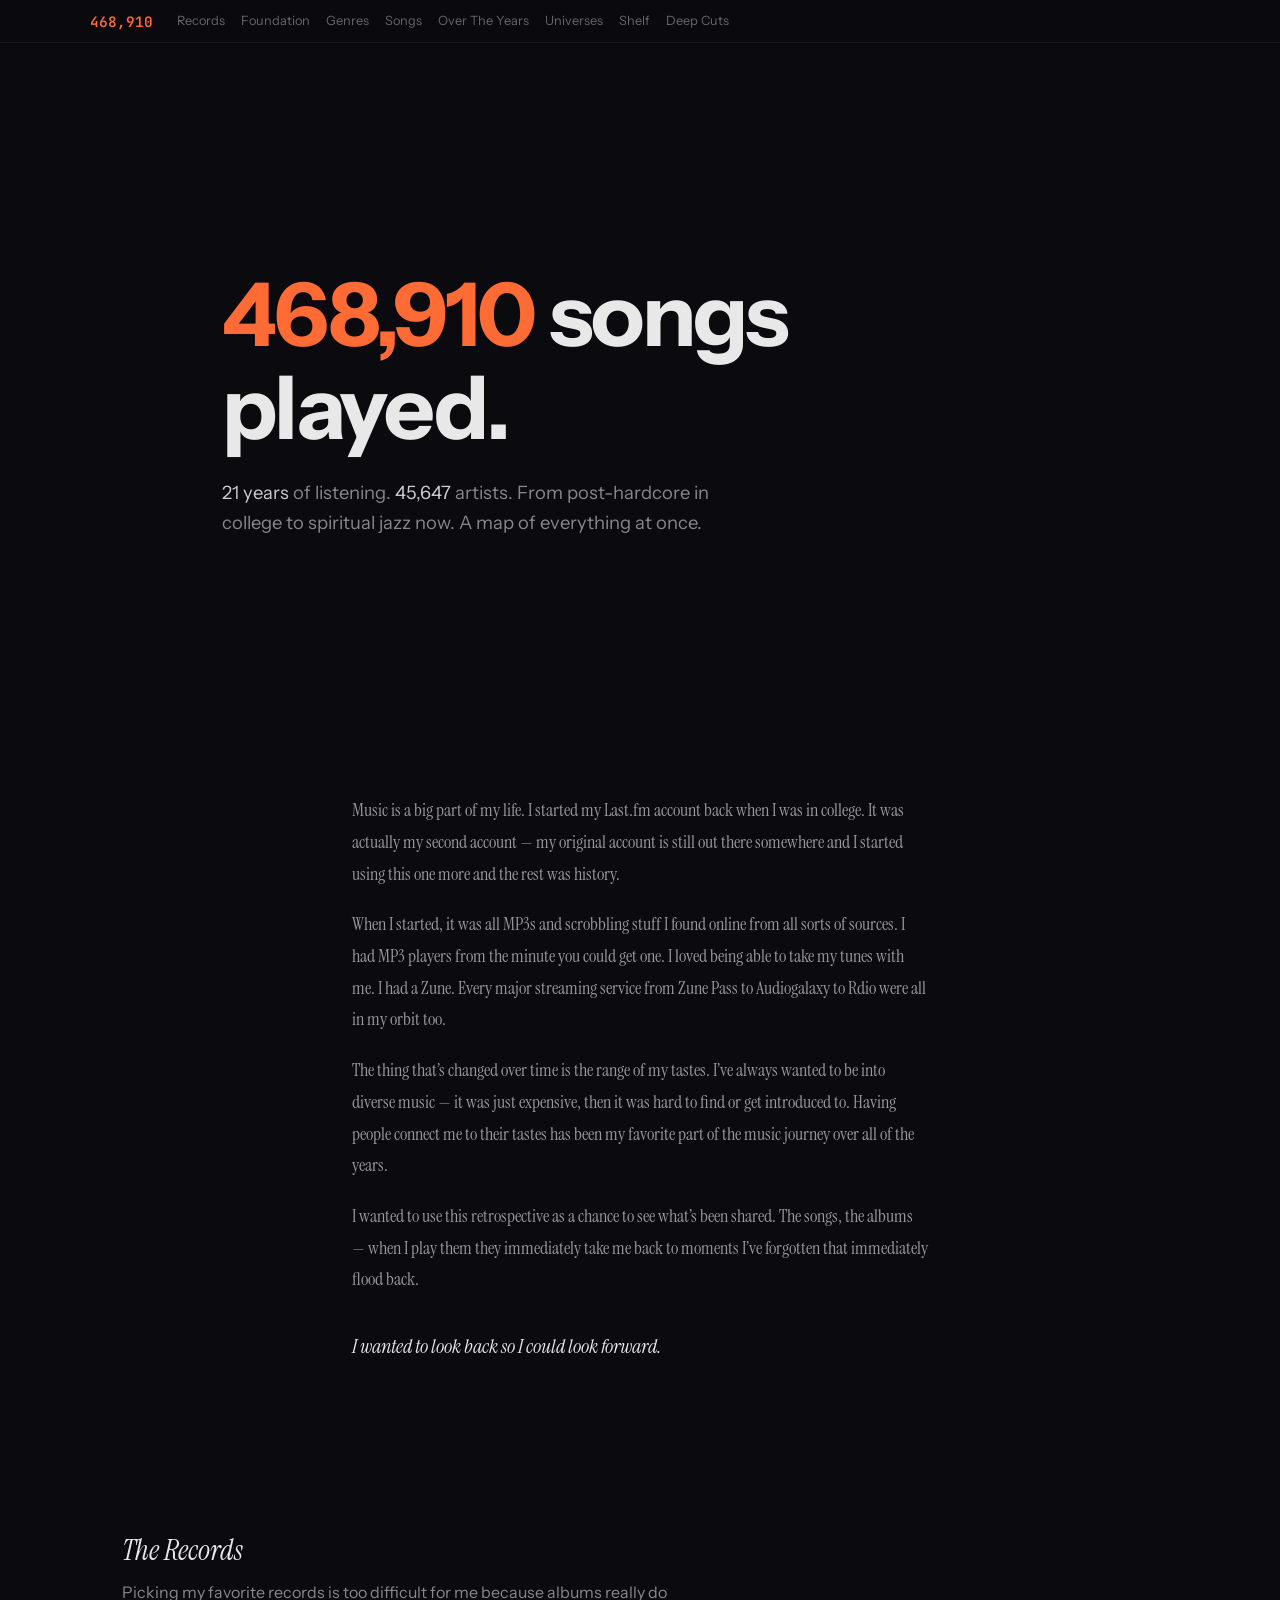
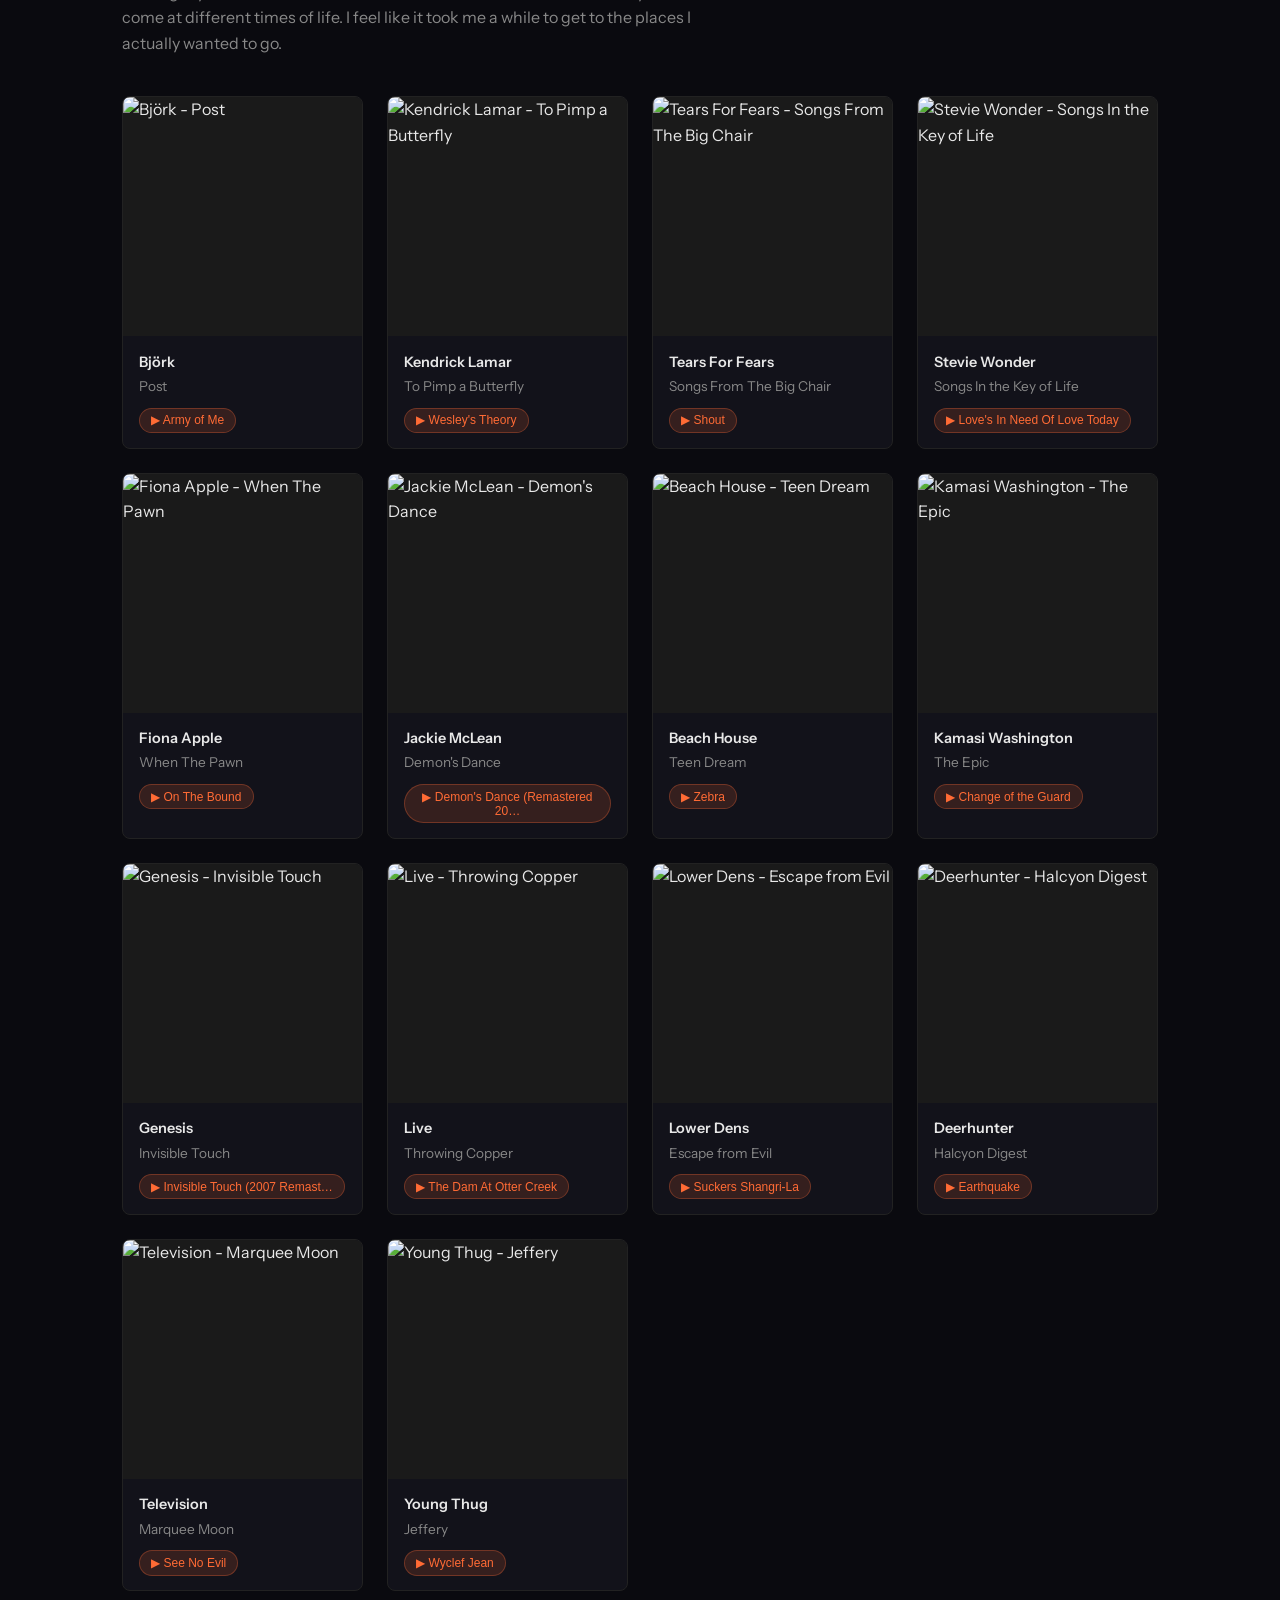
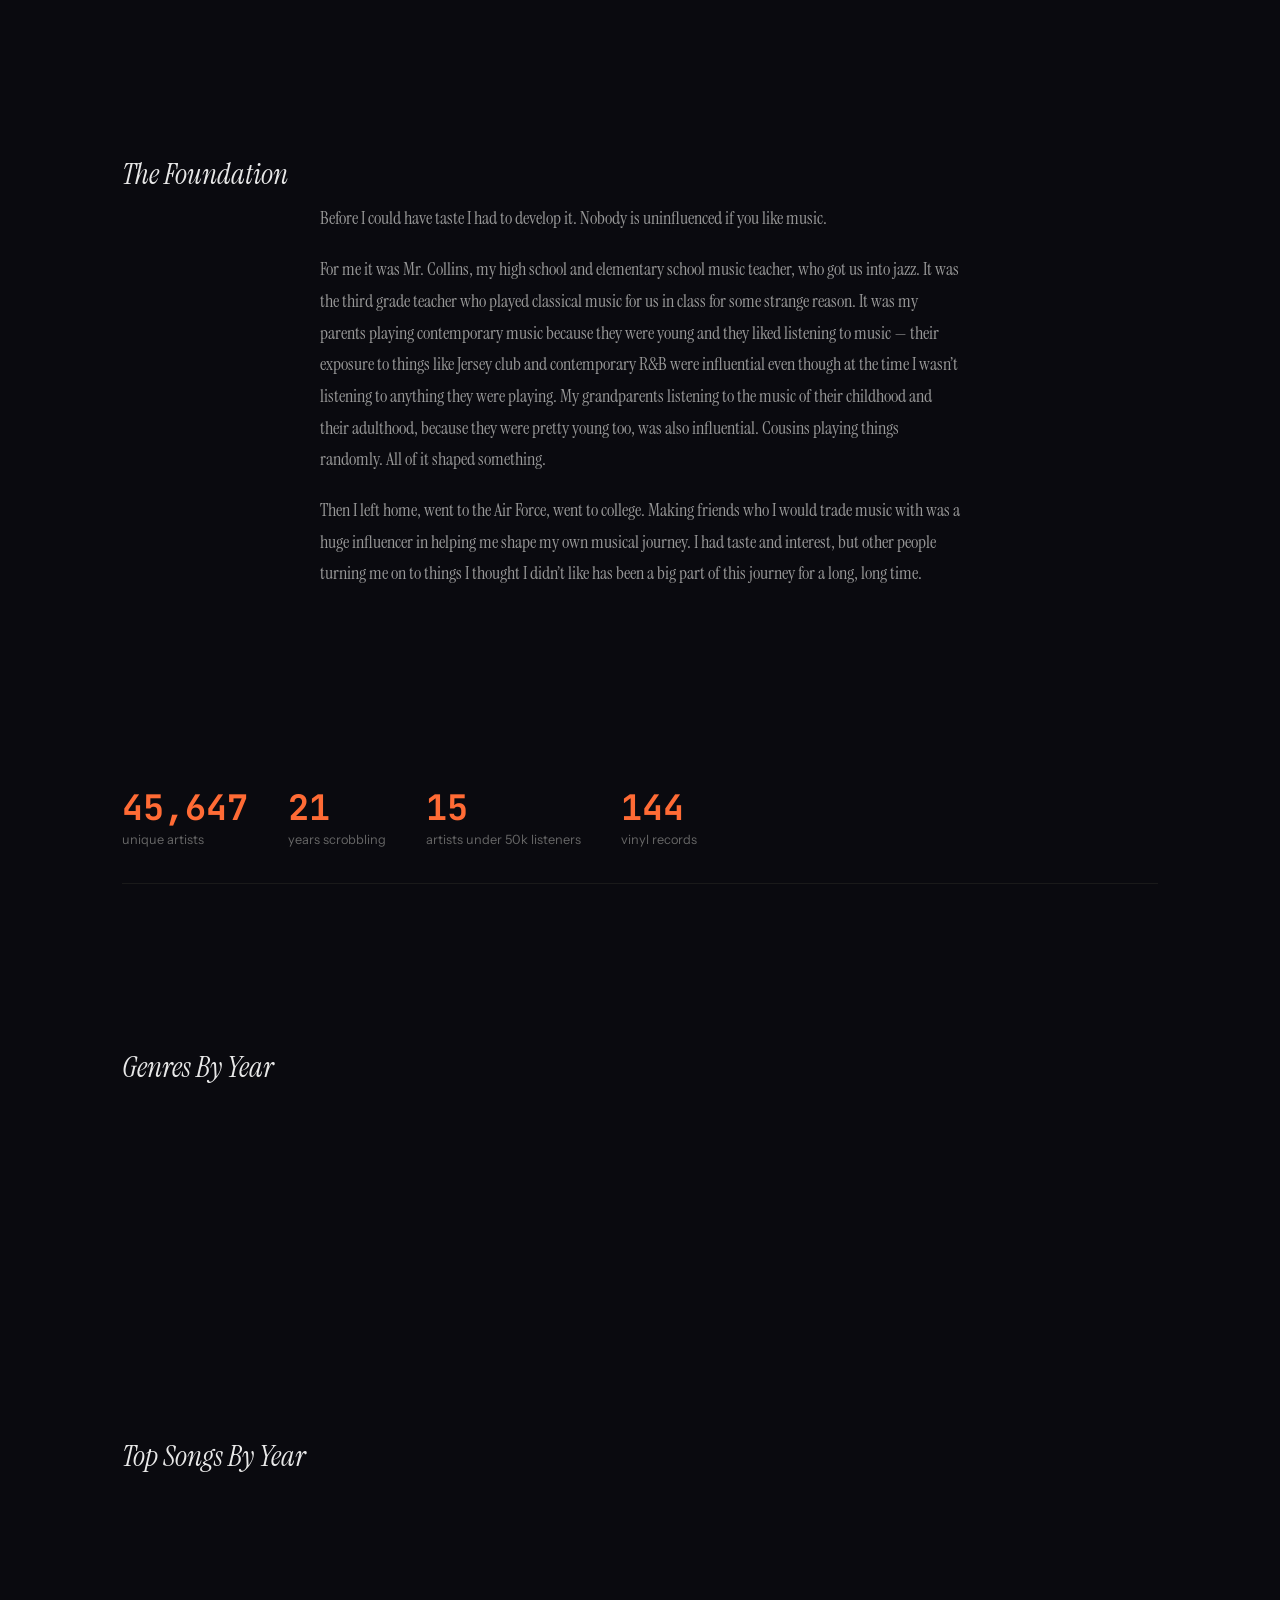
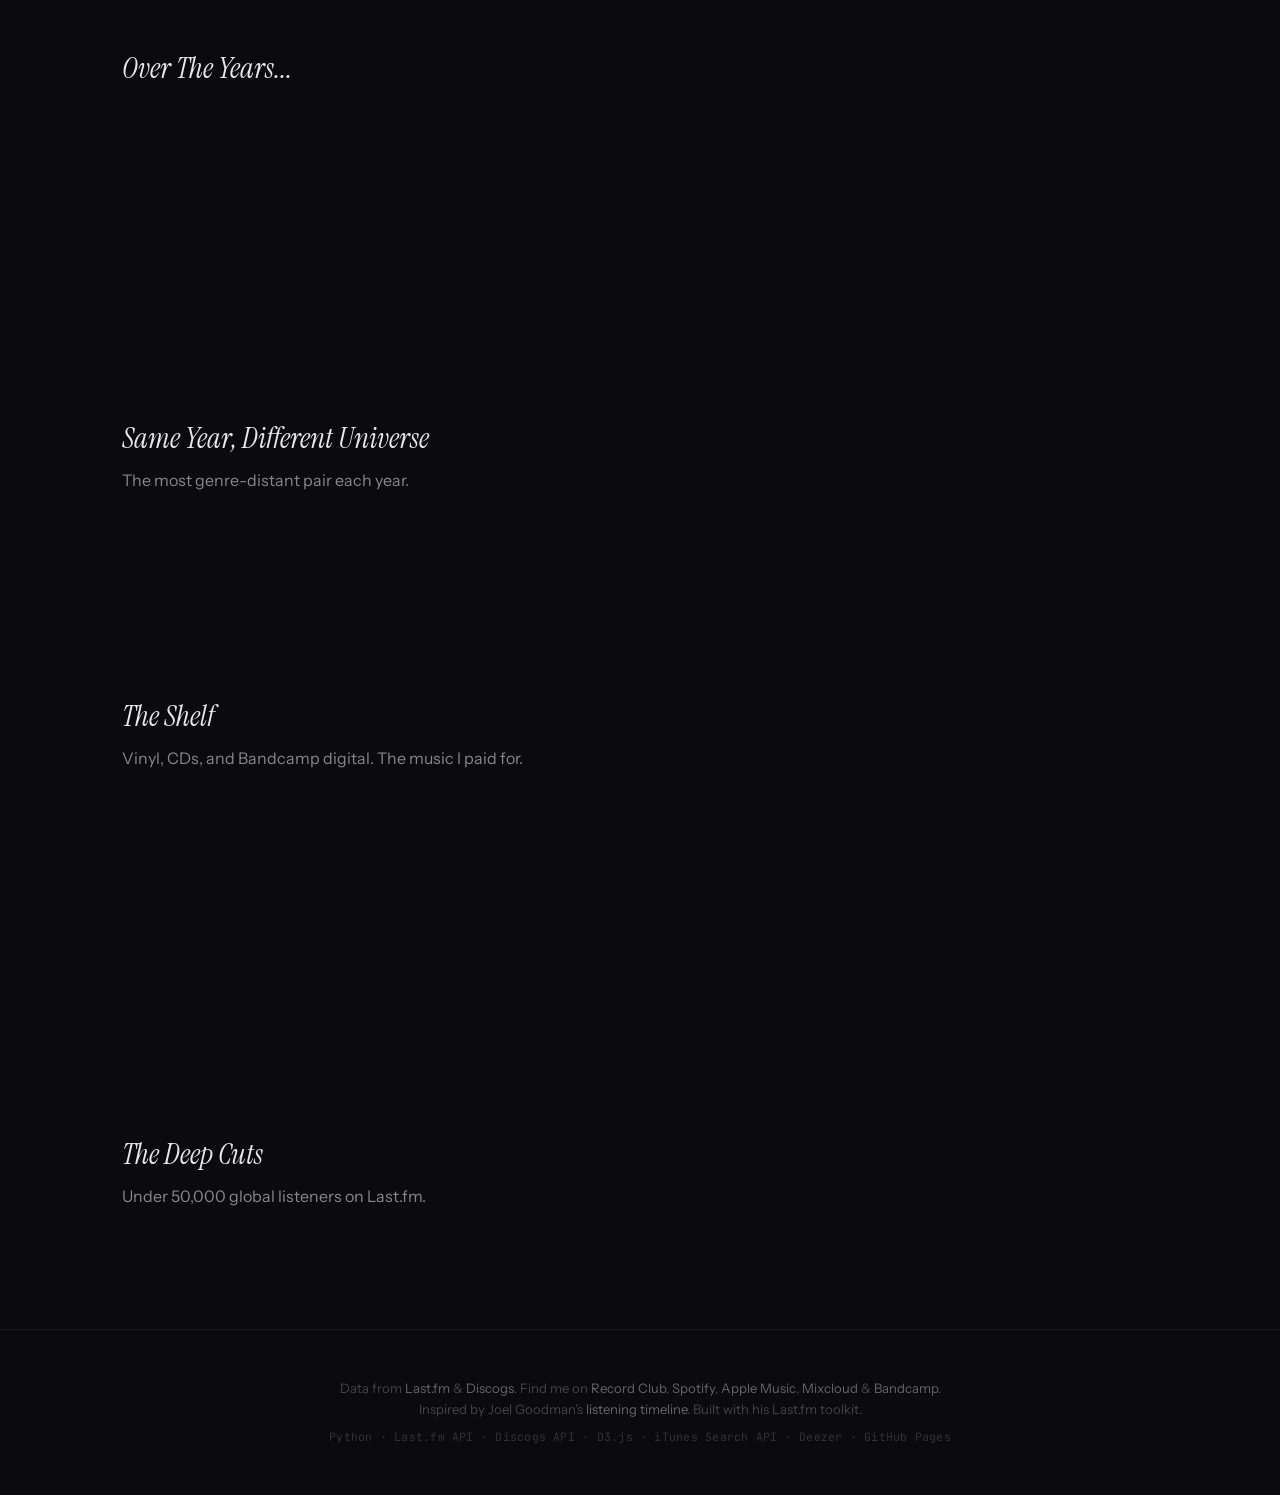
==== commit 82683bf1: "Rename title to Listening Autobiography, hero to songs played Title and OG tags updated. Hero headli" ====
--- a/docs/index.html
+++ b/docs/index.html
@@ -6,15 +6,15 @@
 <meta name="apple-mobile-web-app-capable" content="yes">
 <meta name="apple-mobile-web-app-status-bar-style" content="black-translucent">
 <meta name="theme-color" content="#0a0a0f">
-<title>Ron's Listening Journey</title>
-<meta property="og:title" content="Ron's Listening Journey">
+<title>Ron's Listening Autobiography</title>
+<meta property="og:title" content="Ron's Listening Autobiography">
 <meta name="description" content="A retrospective on Ron's eclectic music journey that's still ongoing. Powered by 21 years of Last.fm history, vinyl collection and thousands of playlists served.">
 <meta property="og:description" content="A retrospective on Ron's eclectic music journey that's still ongoing. Powered by 21 years of Last.fm history, vinyl collection and thousands of playlists served.">
 <meta property="og:type" content="website">
 <meta property="og:url" content="https://listening.ronbronson.com/">
 <meta property="og:image" content="https://listening.ronbronson.com/og-image.png">
 <meta name="twitter:card" content="summary_large_image">
-<meta name="twitter:title" content="Ron's Listening Journey">
+<meta name="twitter:title" content="Ron's Listening Autobiography">
 <meta name="twitter:description" content="A retrospective on Ron's eclectic music journey that's still ongoing. Powered by 21 years of Last.fm history, vinyl collection and thousands of playlists served.">
 <meta name="twitter:image" content="https://listening.ronbronson.com/og-image.png">
 <link rel="manifest" href="manifest.json">
@@ -46,7 +46,7 @@
 <!-- Hero -->
 <main id="main-content">
 <header class="hero" id="top">
-  <h1><span class="num">468,910</span> scrobbles.</h1>
+  <h1><span class="num">468,910</span> songs played.</h1>
   <p class="sub">
     <strong>21 years</strong> of listening. <strong>45,647</strong> artists.
     From post-hardcore in college to spiritual jazz now.
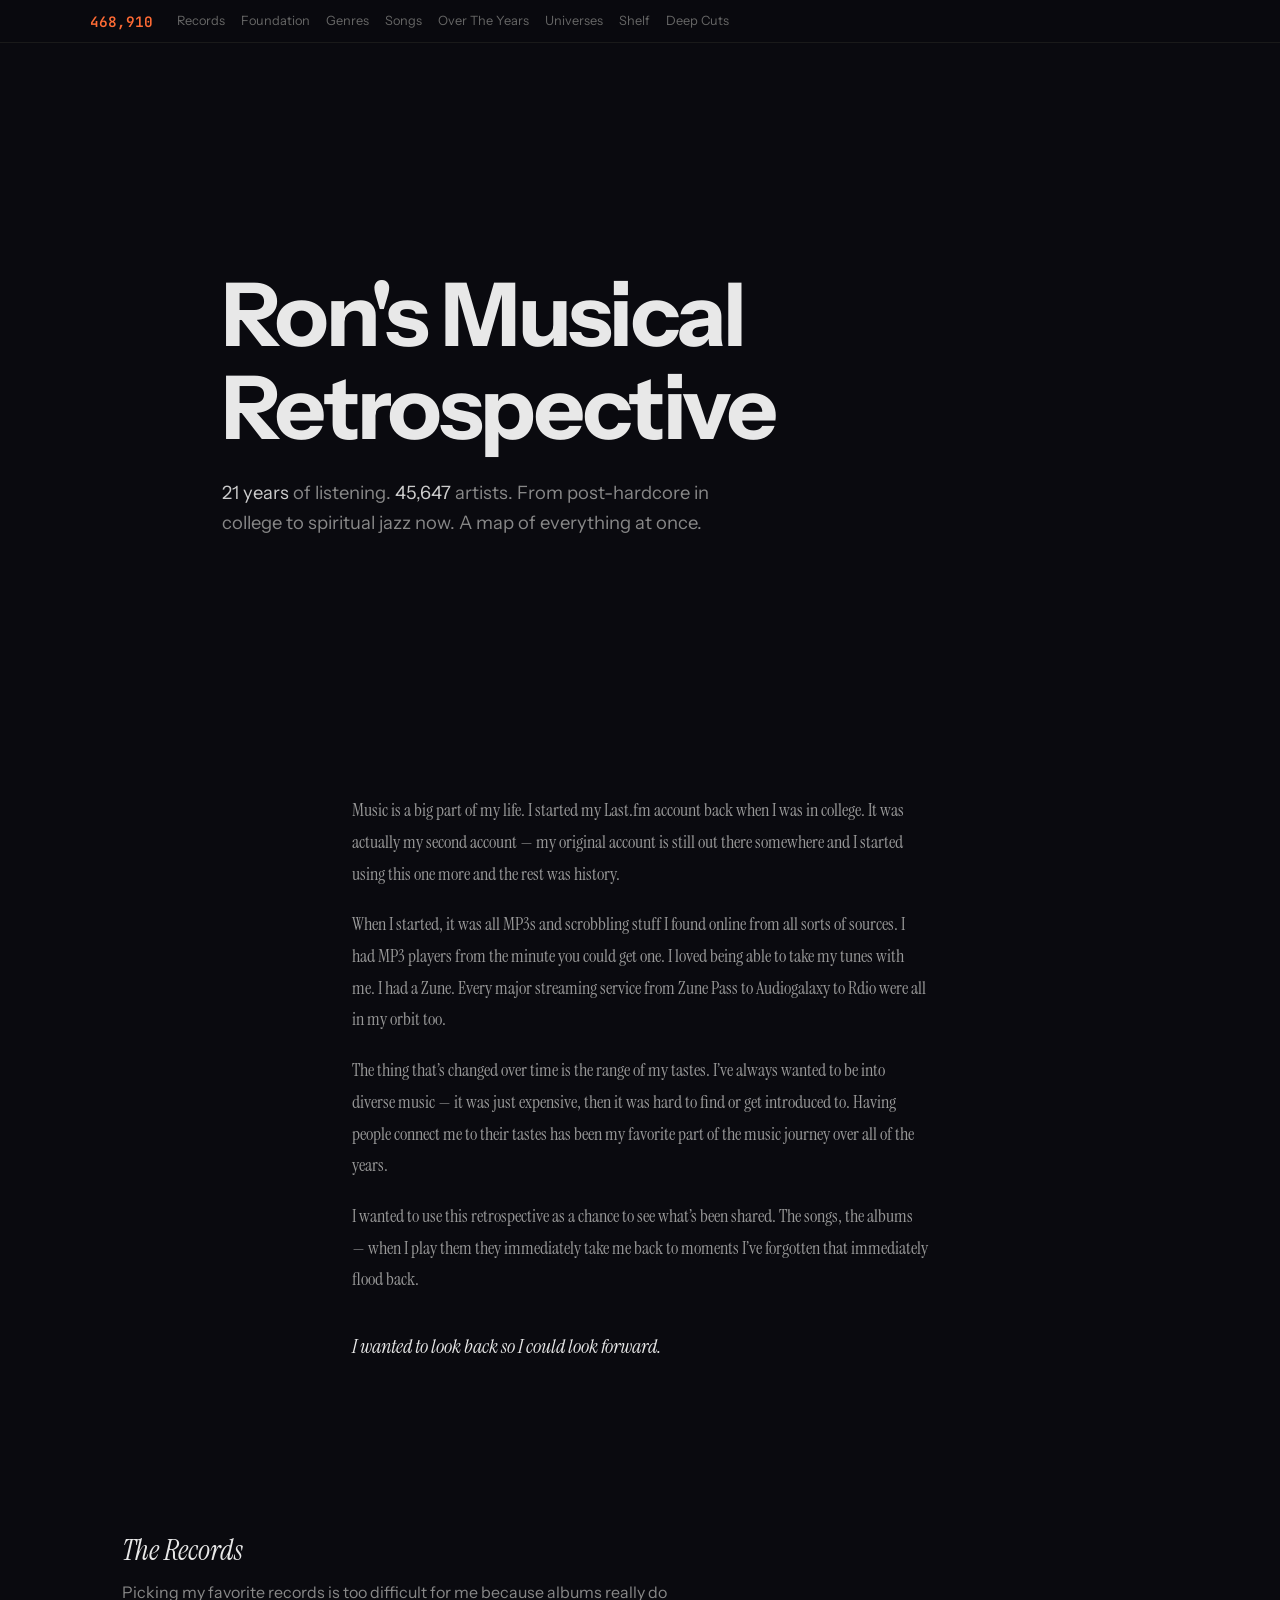
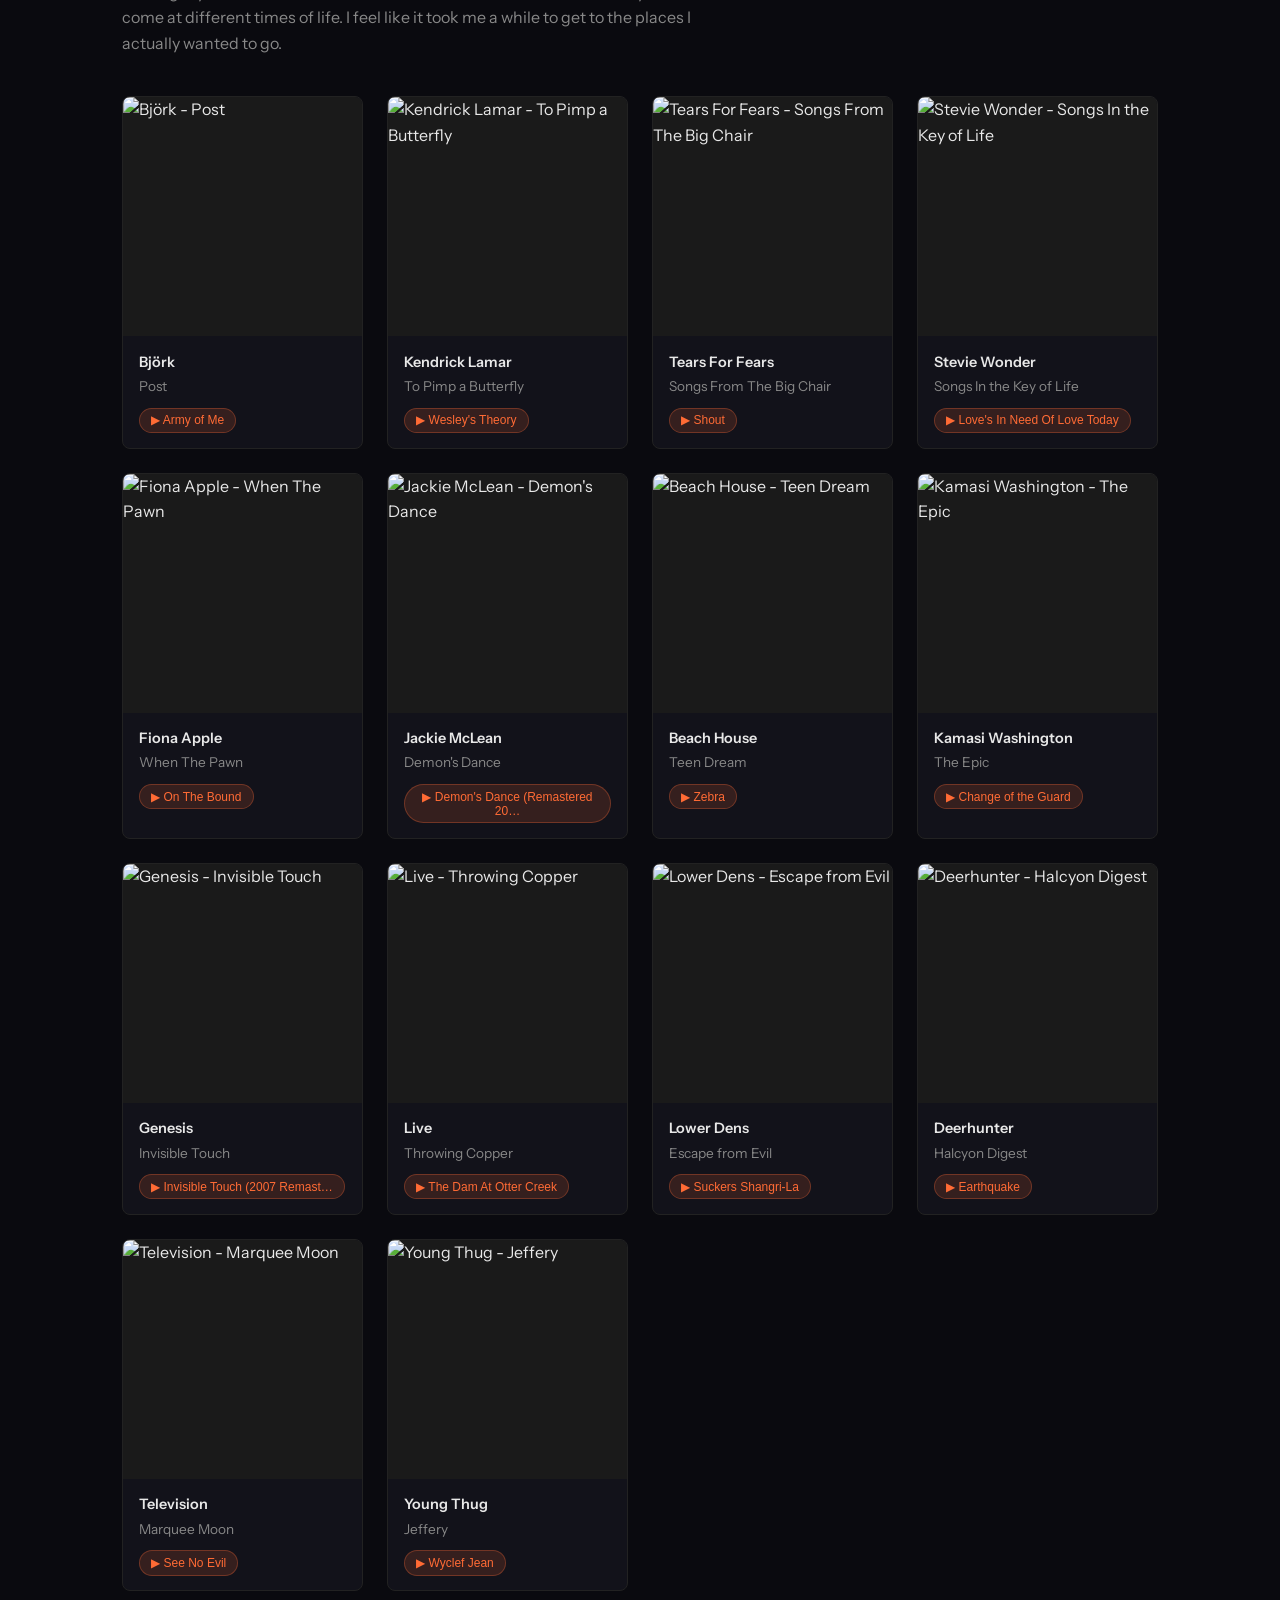
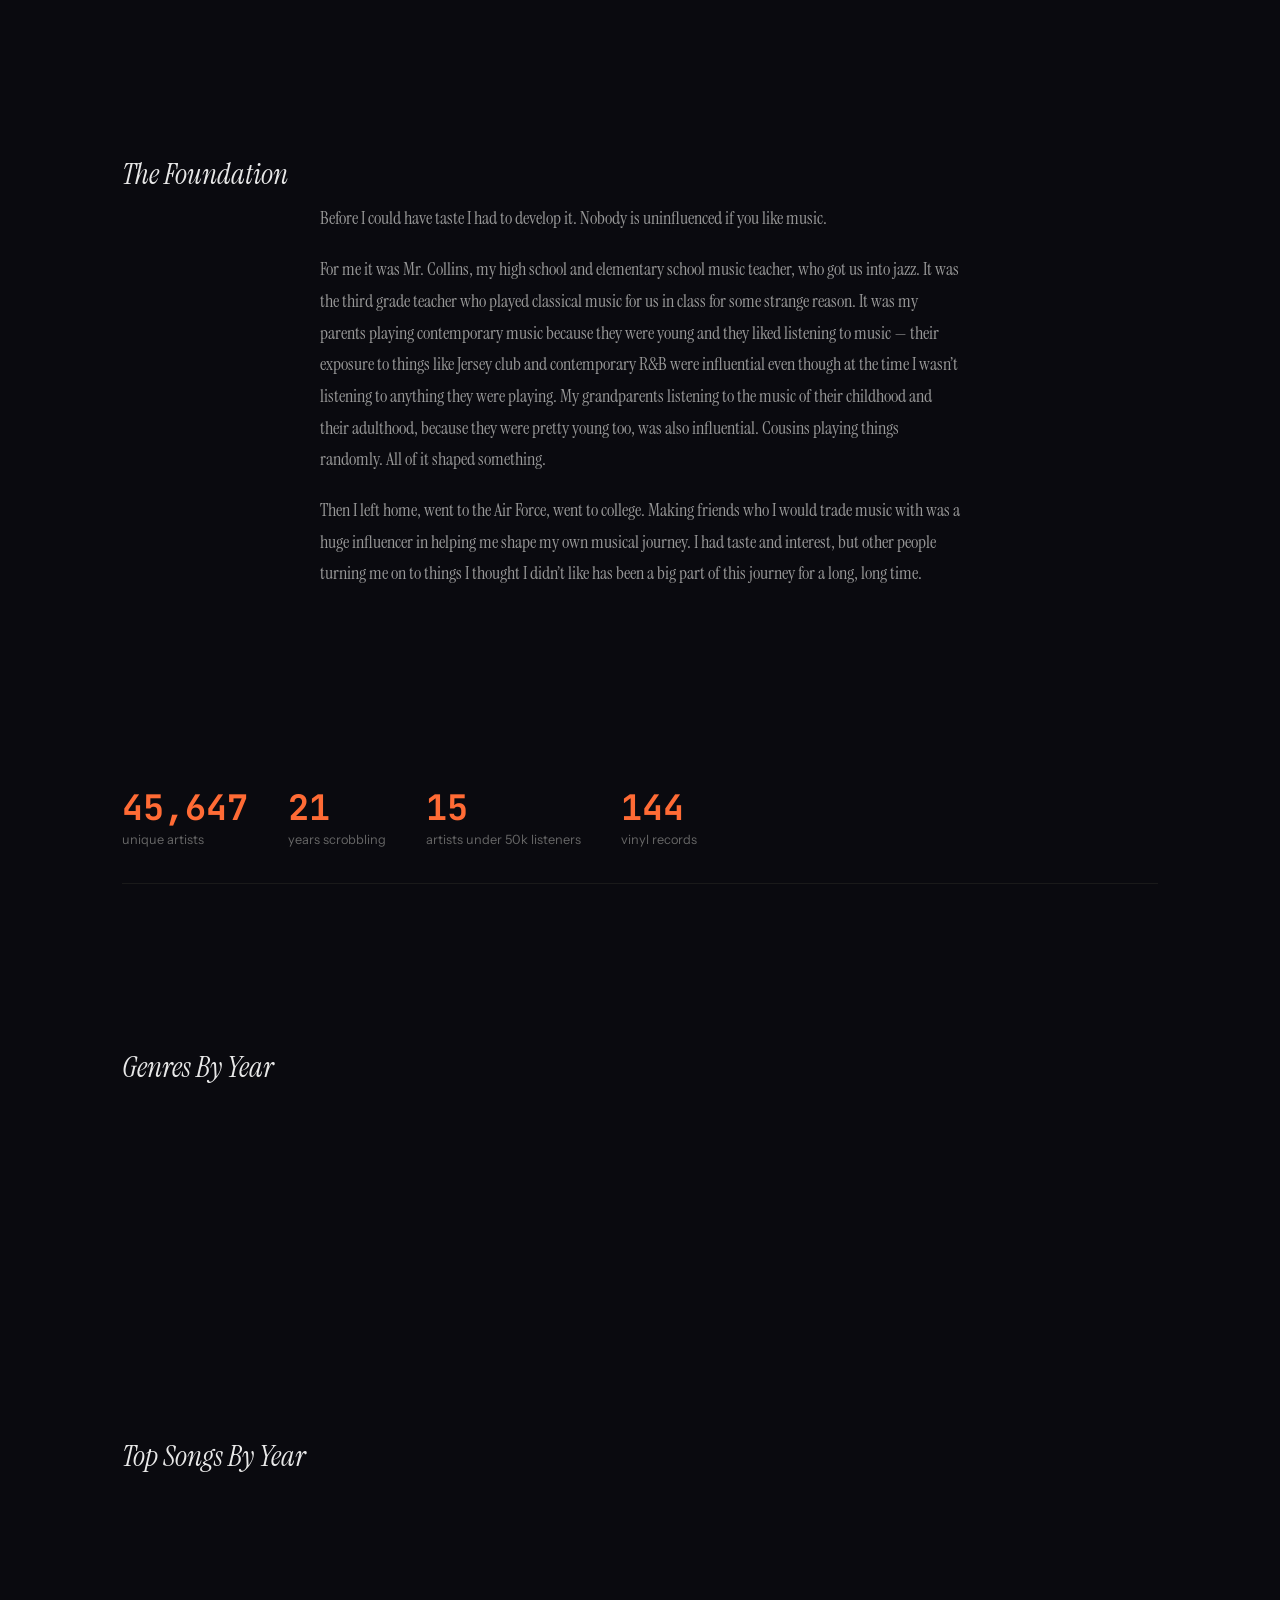
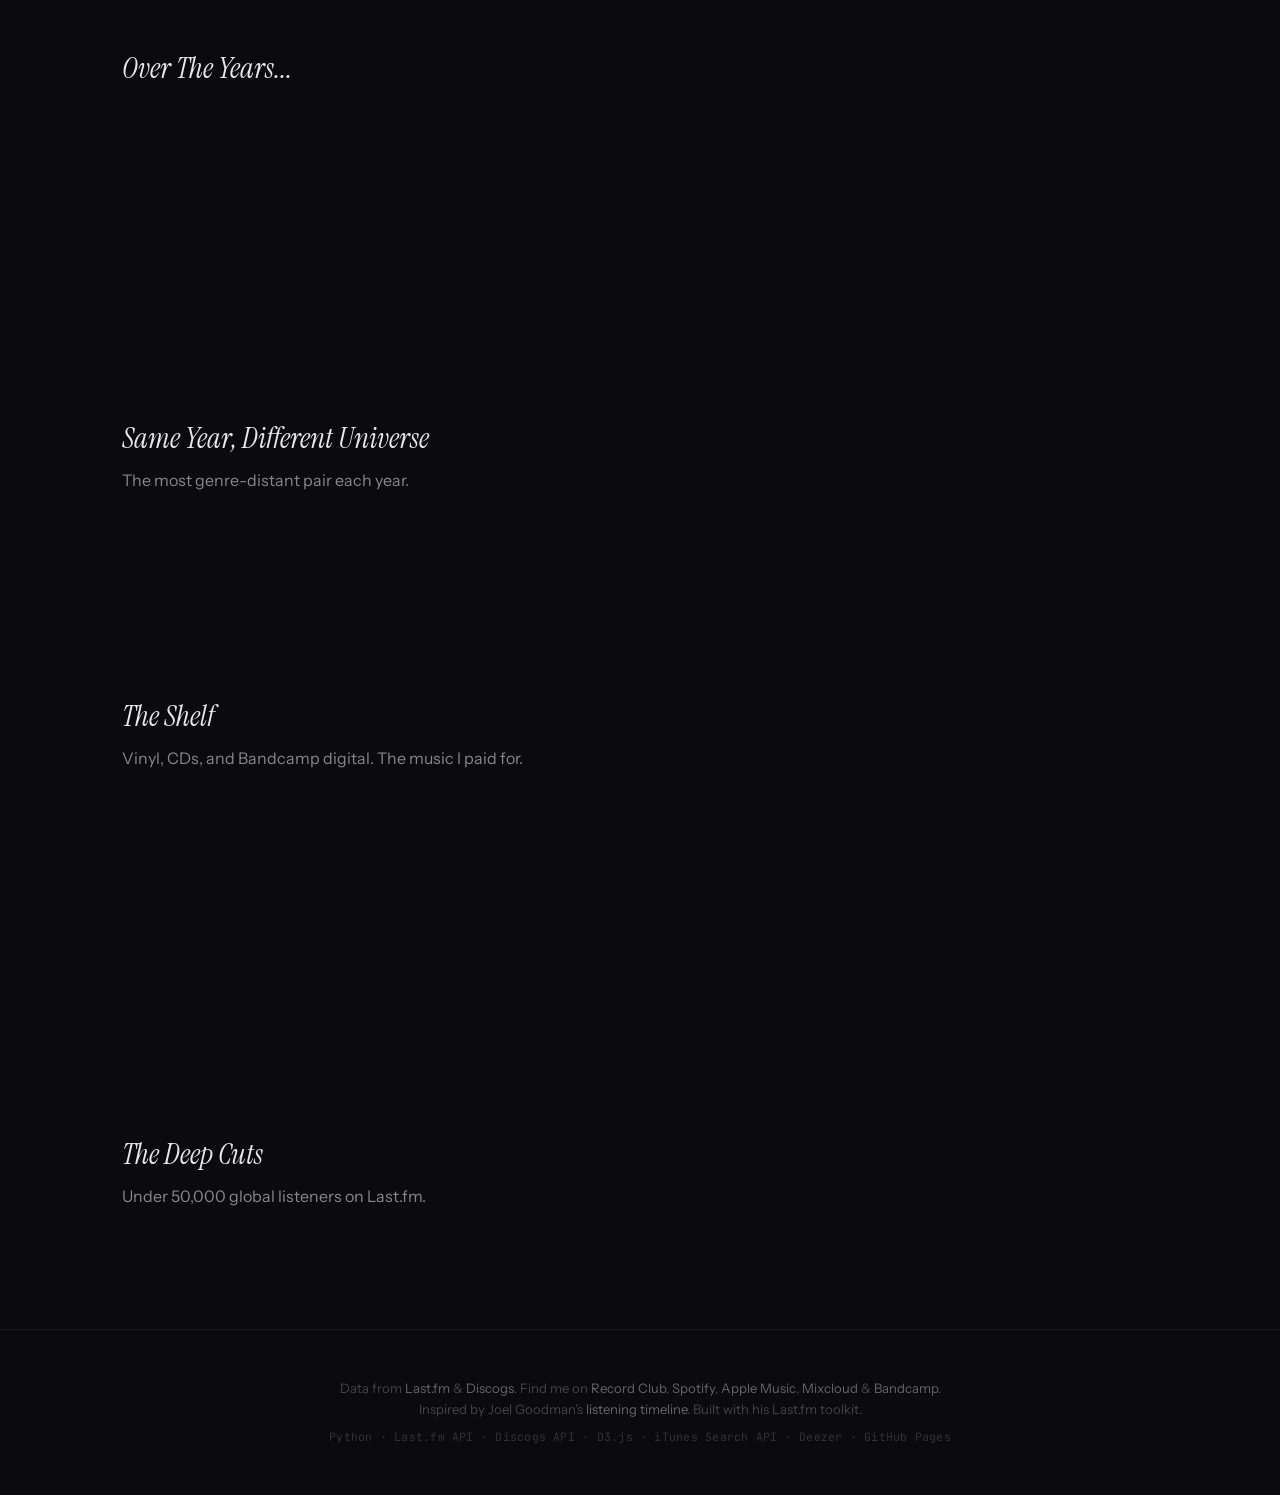
==== commit f7ef7557: "Hero headline to Ron's Musical Retrospective, keep scrobble count in nav https://claude.ai/code/sess" ====
--- a/docs/index.html
+++ b/docs/index.html
@@ -46,7 +46,7 @@
 <!-- Hero -->
 <main id="main-content">
 <header class="hero" id="top">
-  <h1><span class="num">468,910</span> songs played.</h1>
+  <h1>Ron's Musical<br>Retrospective</h1>
   <p class="sub">
     <strong>21 years</strong> of listening. <strong>45,647</strong> artists.
     From post-hardcore in college to spiritual jazz now.
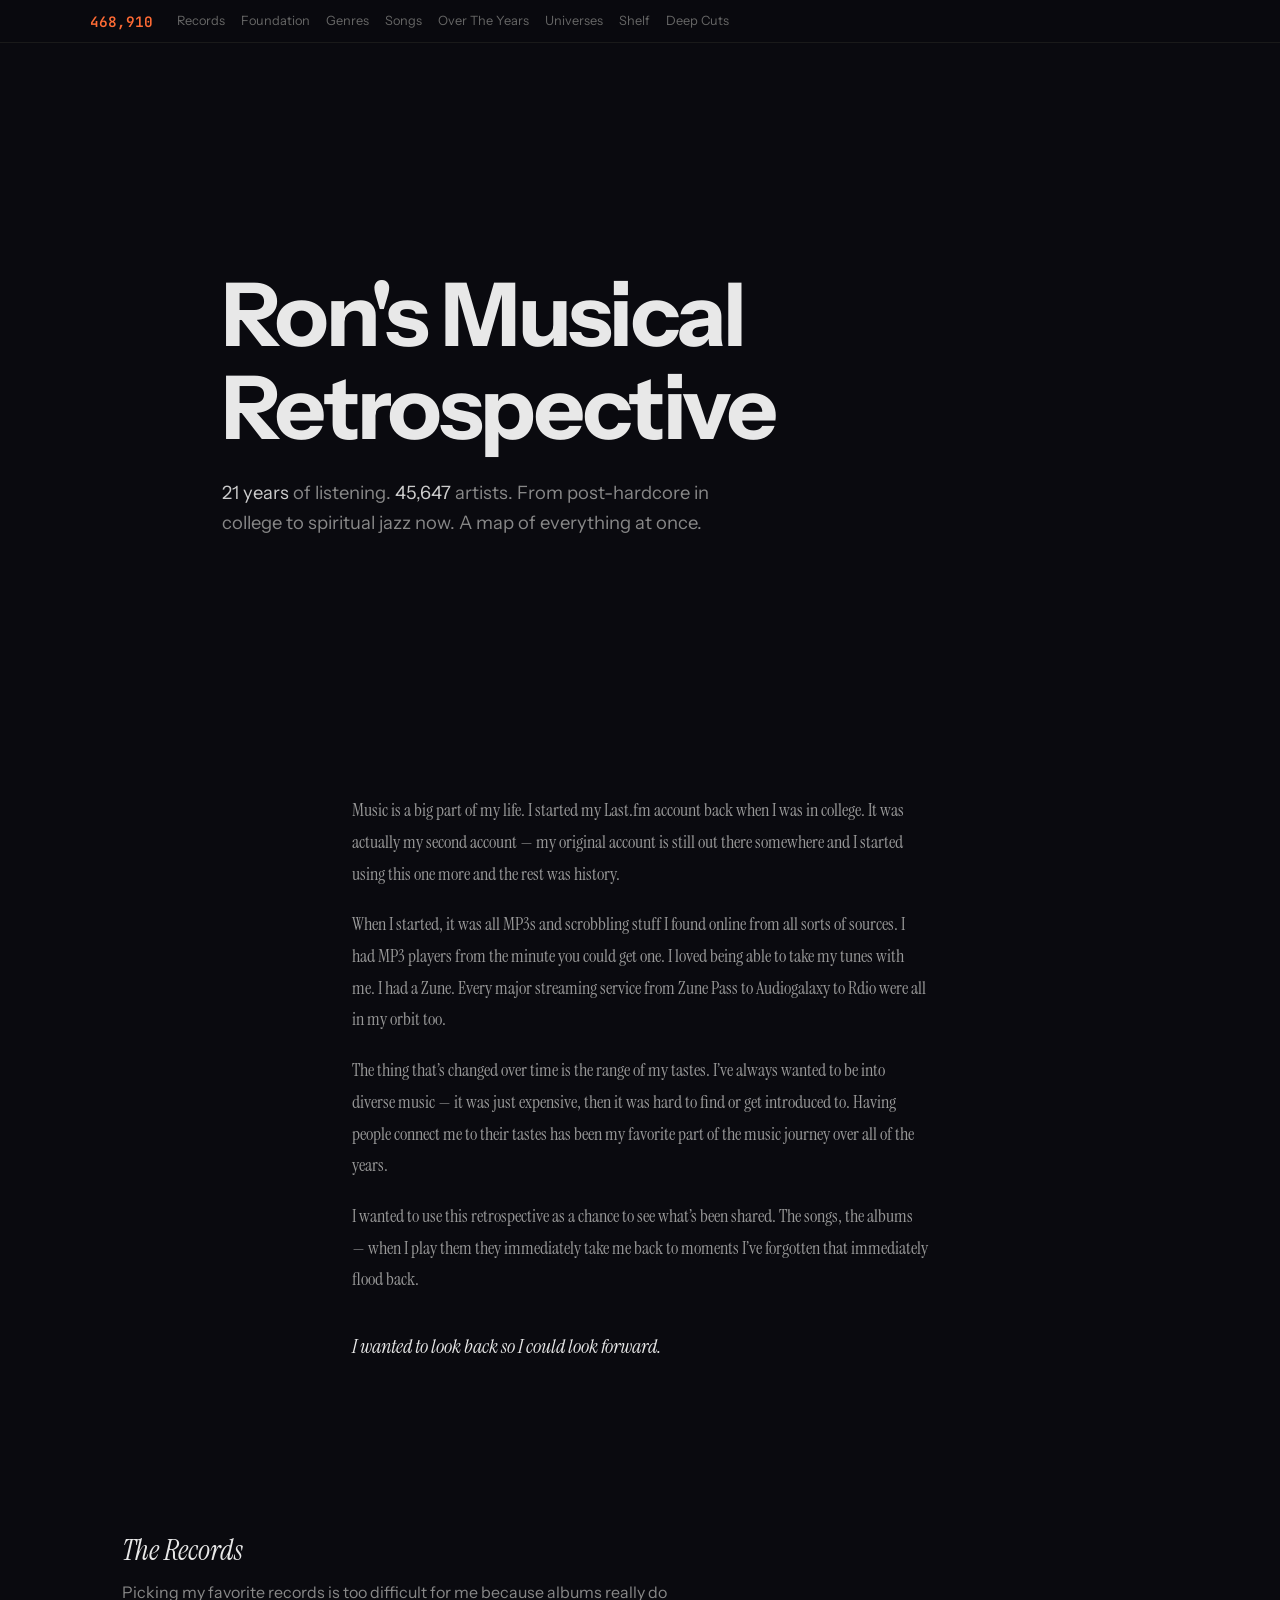
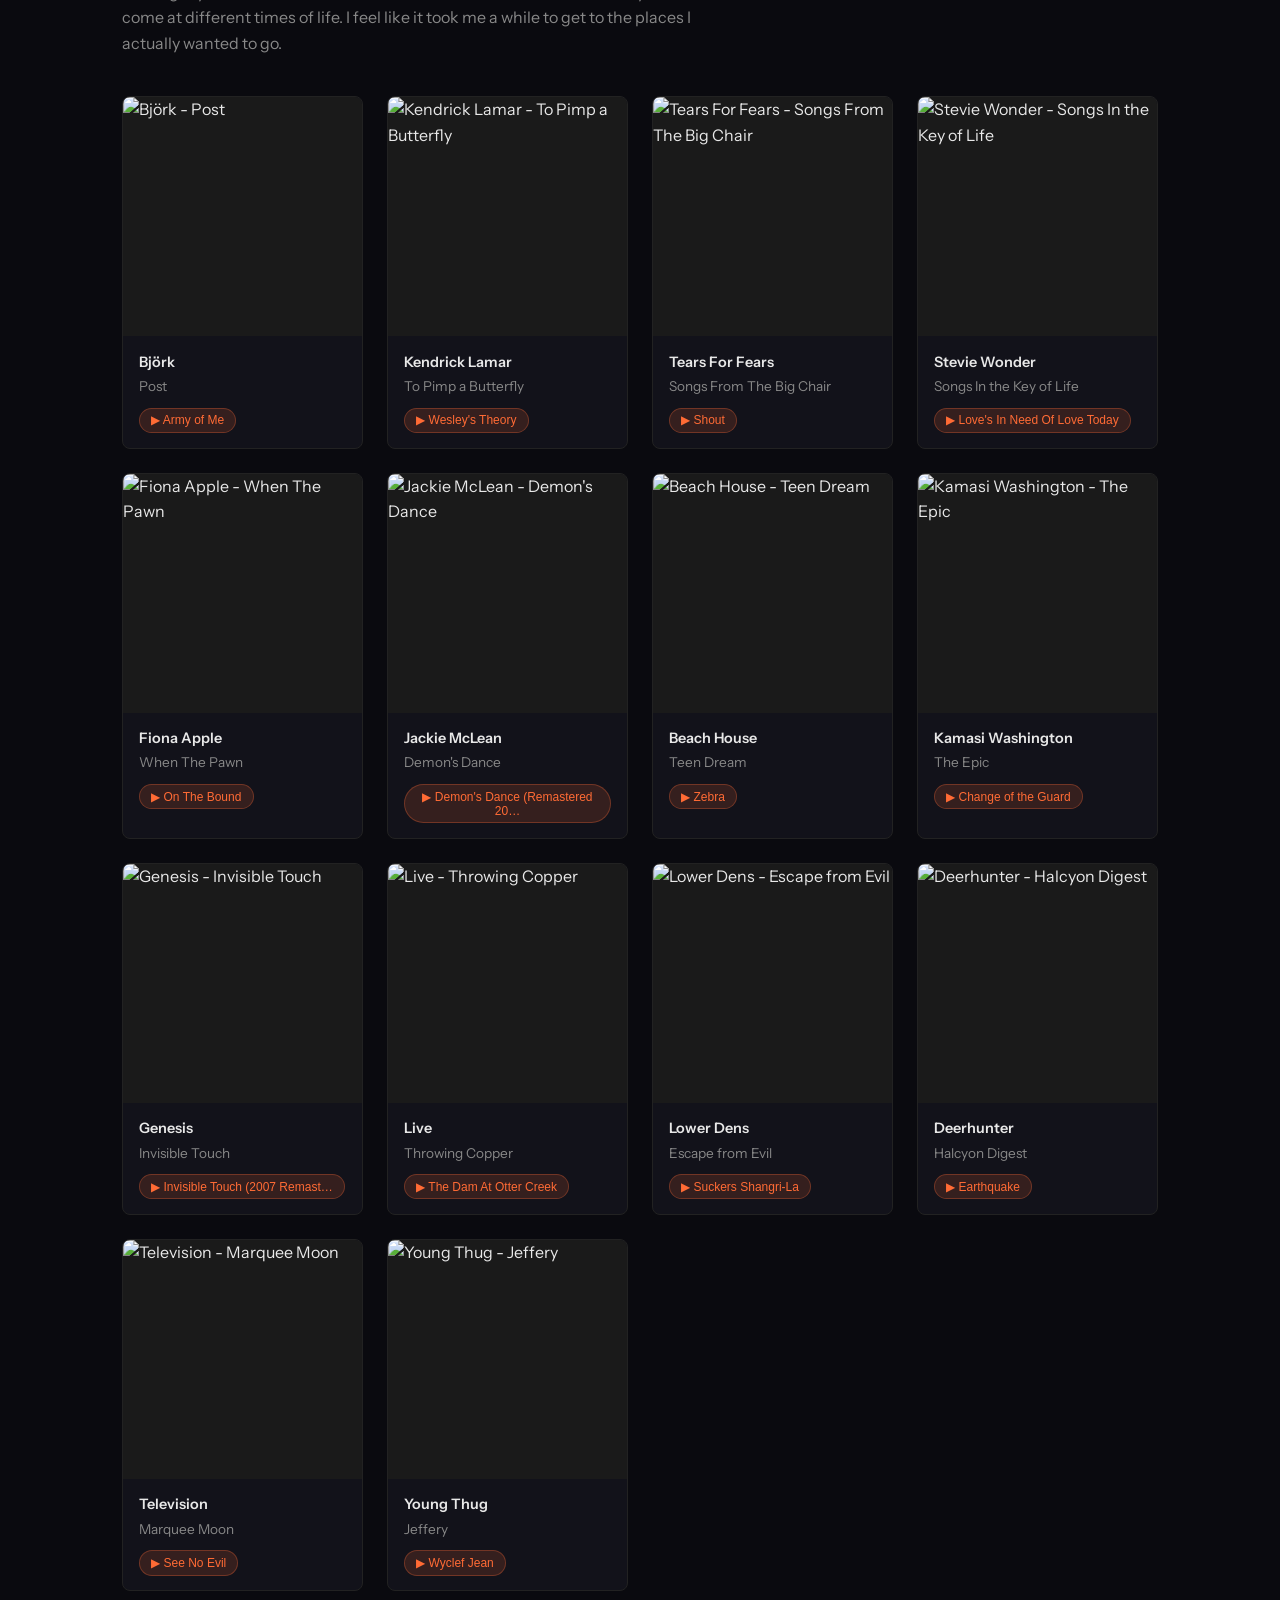
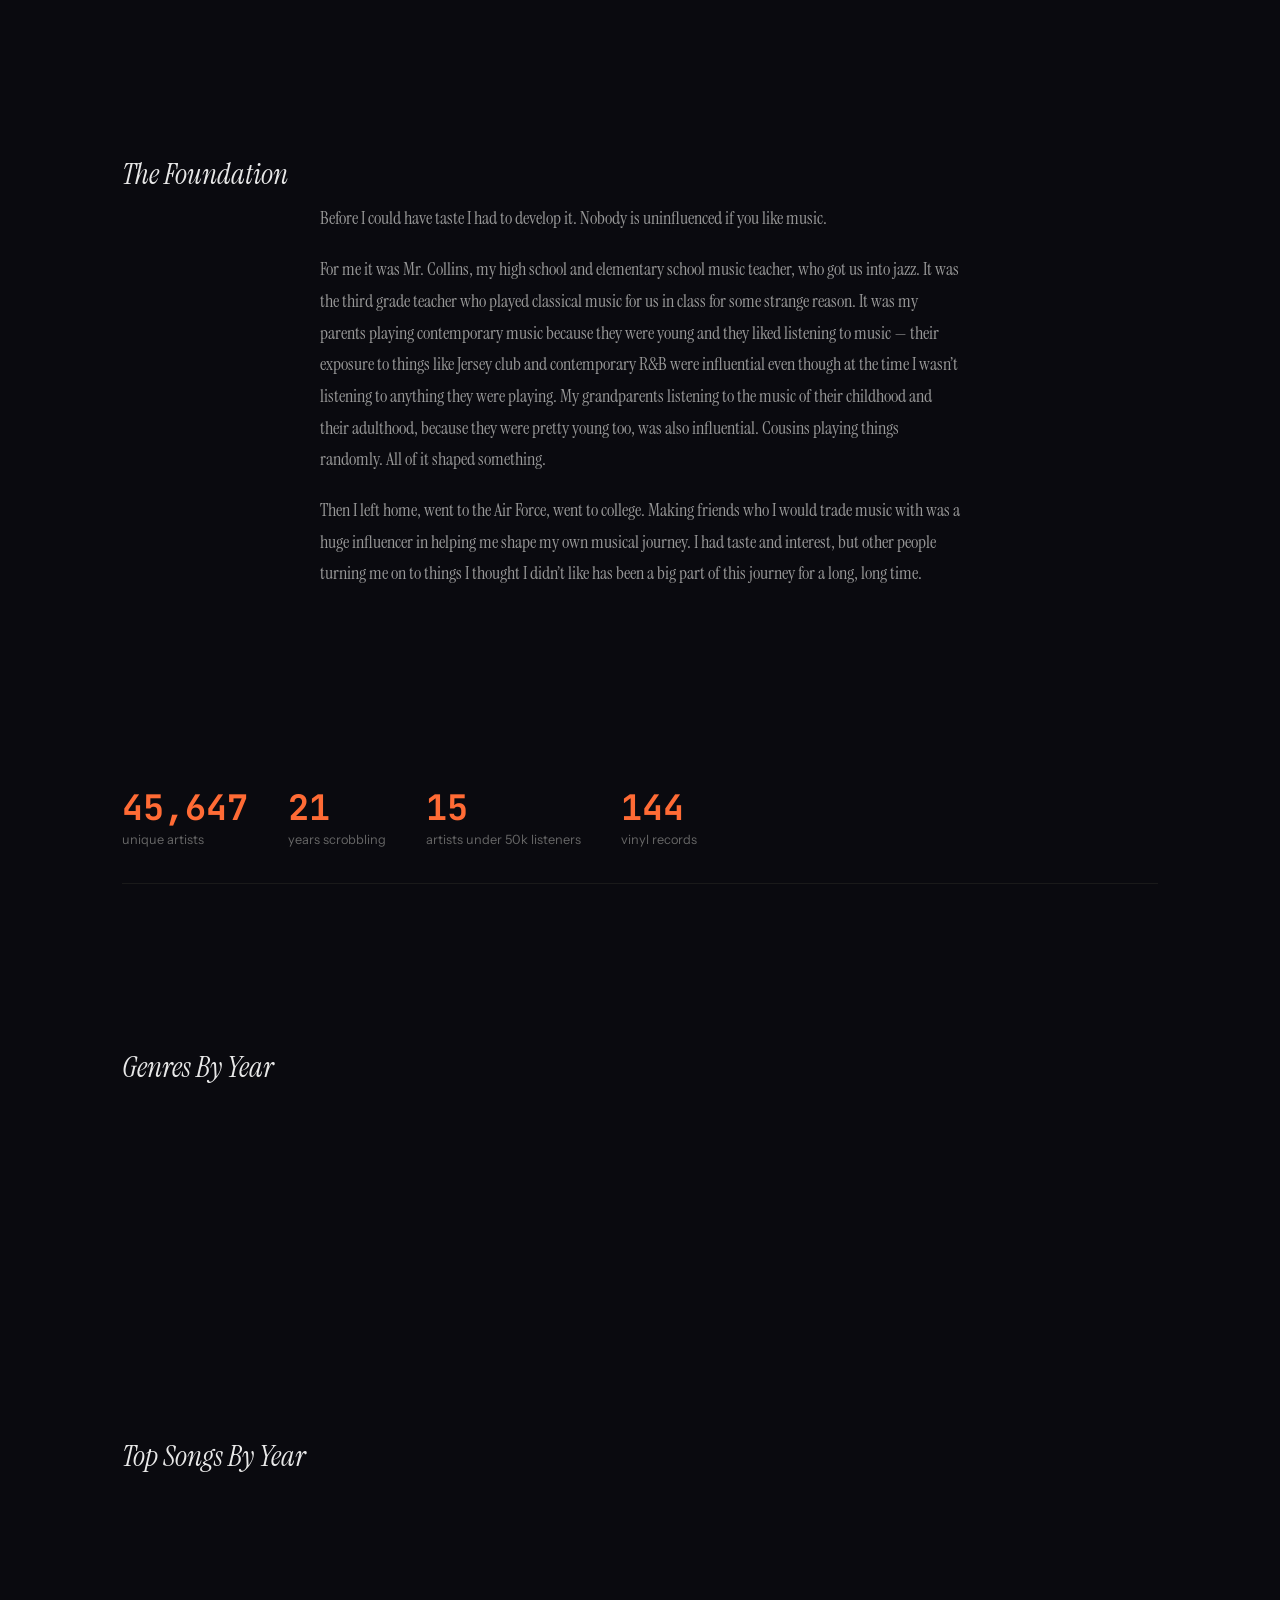
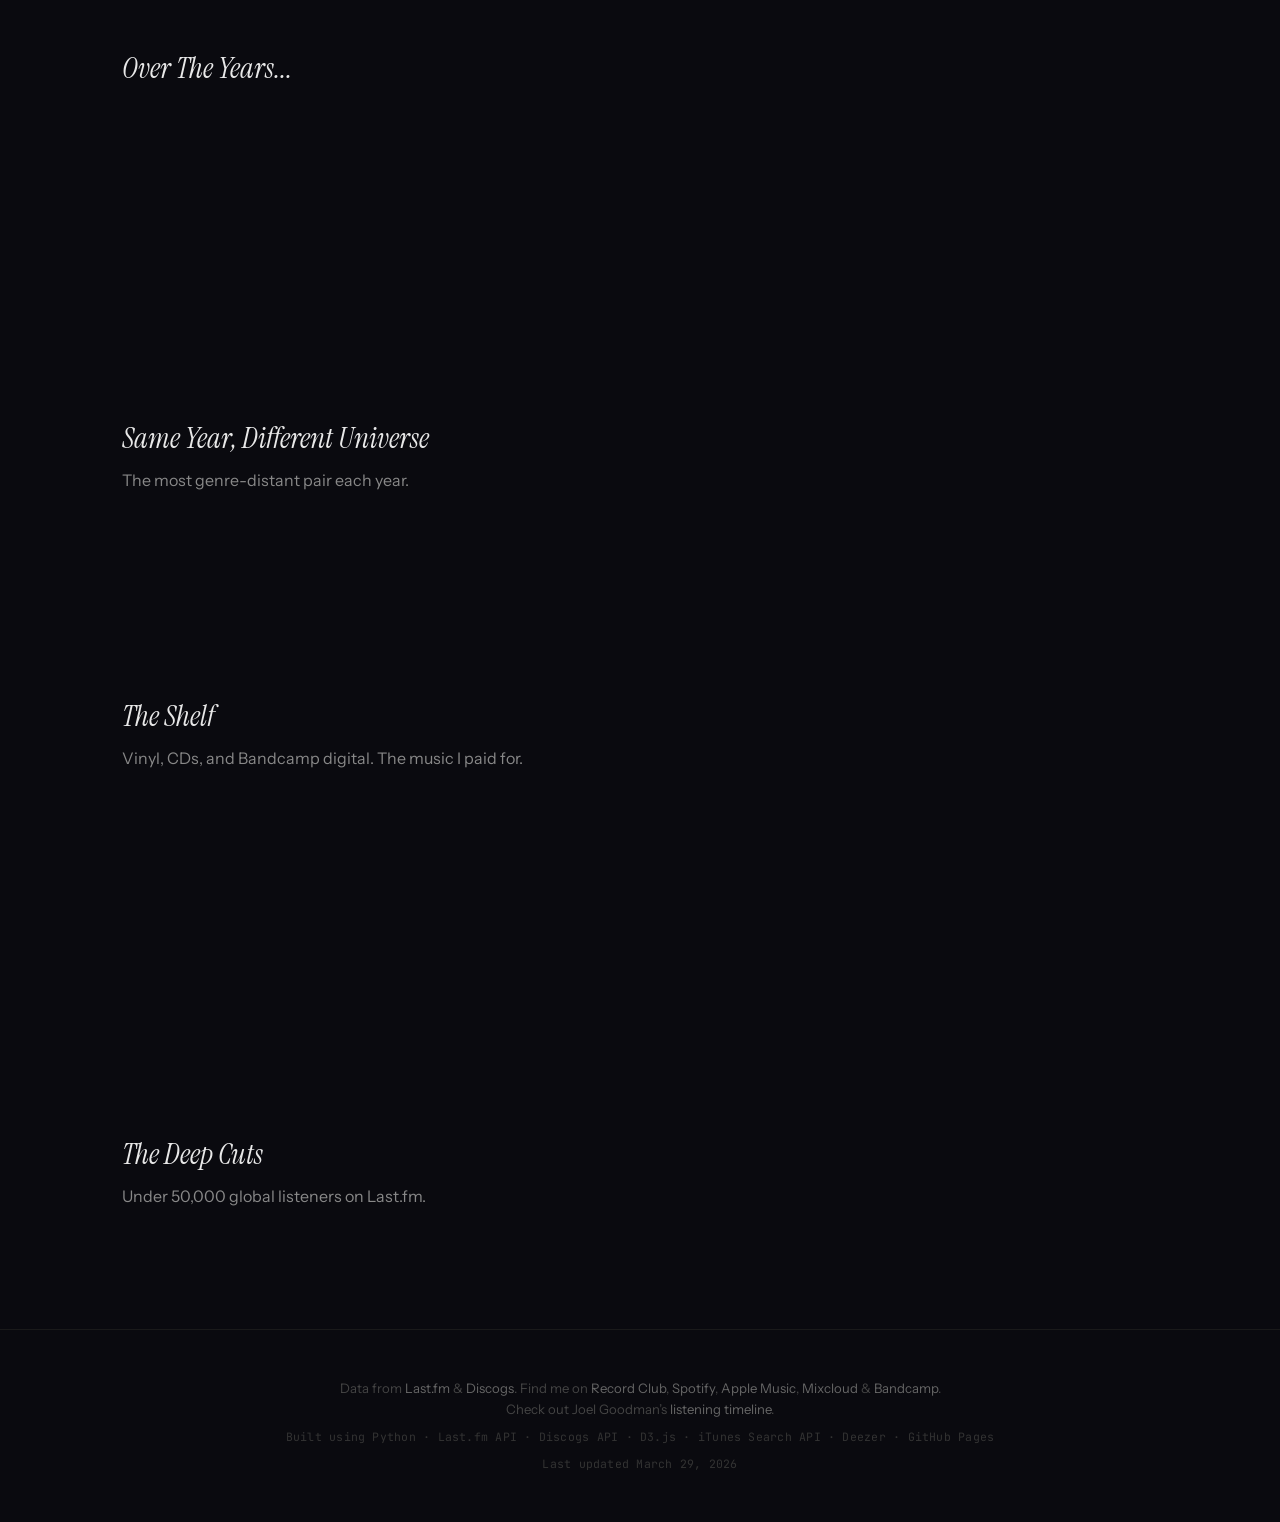
==== commit f517e7d1: "Update footer: remove toolkit credit, add Built using, last updated date https://claude.ai/code/sess" ====
--- a/docs/index.html
+++ b/docs/index.html
@@ -145,8 +145,9 @@
   <a href="https://music.apple.com/profile/ronbronson">Apple Music</a>,
   <a href="https://www.mixcloud.com/908RB/">Mixcloud</a> &amp;
   <a href="https://bandcamp.com/quarterback">Bandcamp</a>.
-  <br>Inspired by Joel Goodman&rsquo;s <a href="https://joelgoodman.co/timeline/">listening timeline</a>. Built with his Last.fm toolkit.
-  <br><span class="colophon">Python &middot; Last.fm API &middot; Discogs API &middot; D3.js &middot; iTunes Search API &middot; Deezer &middot; GitHub Pages</span>
+  <br>Check out Joel Goodman&rsquo;s <a href="https://joelgoodman.co/timeline/">listening timeline</a>.
+  <br><span class="colophon">Built using Python &middot; Last.fm API &middot; Discogs API &middot; D3.js &middot; iTunes Search API &middot; Deezer &middot; GitHub Pages</span>
+  <br><span class="colophon">Last updated March 29, 2026</span>
 </footer>
 
 <div class="tooltip" id="tooltip" role="tooltip"></div>
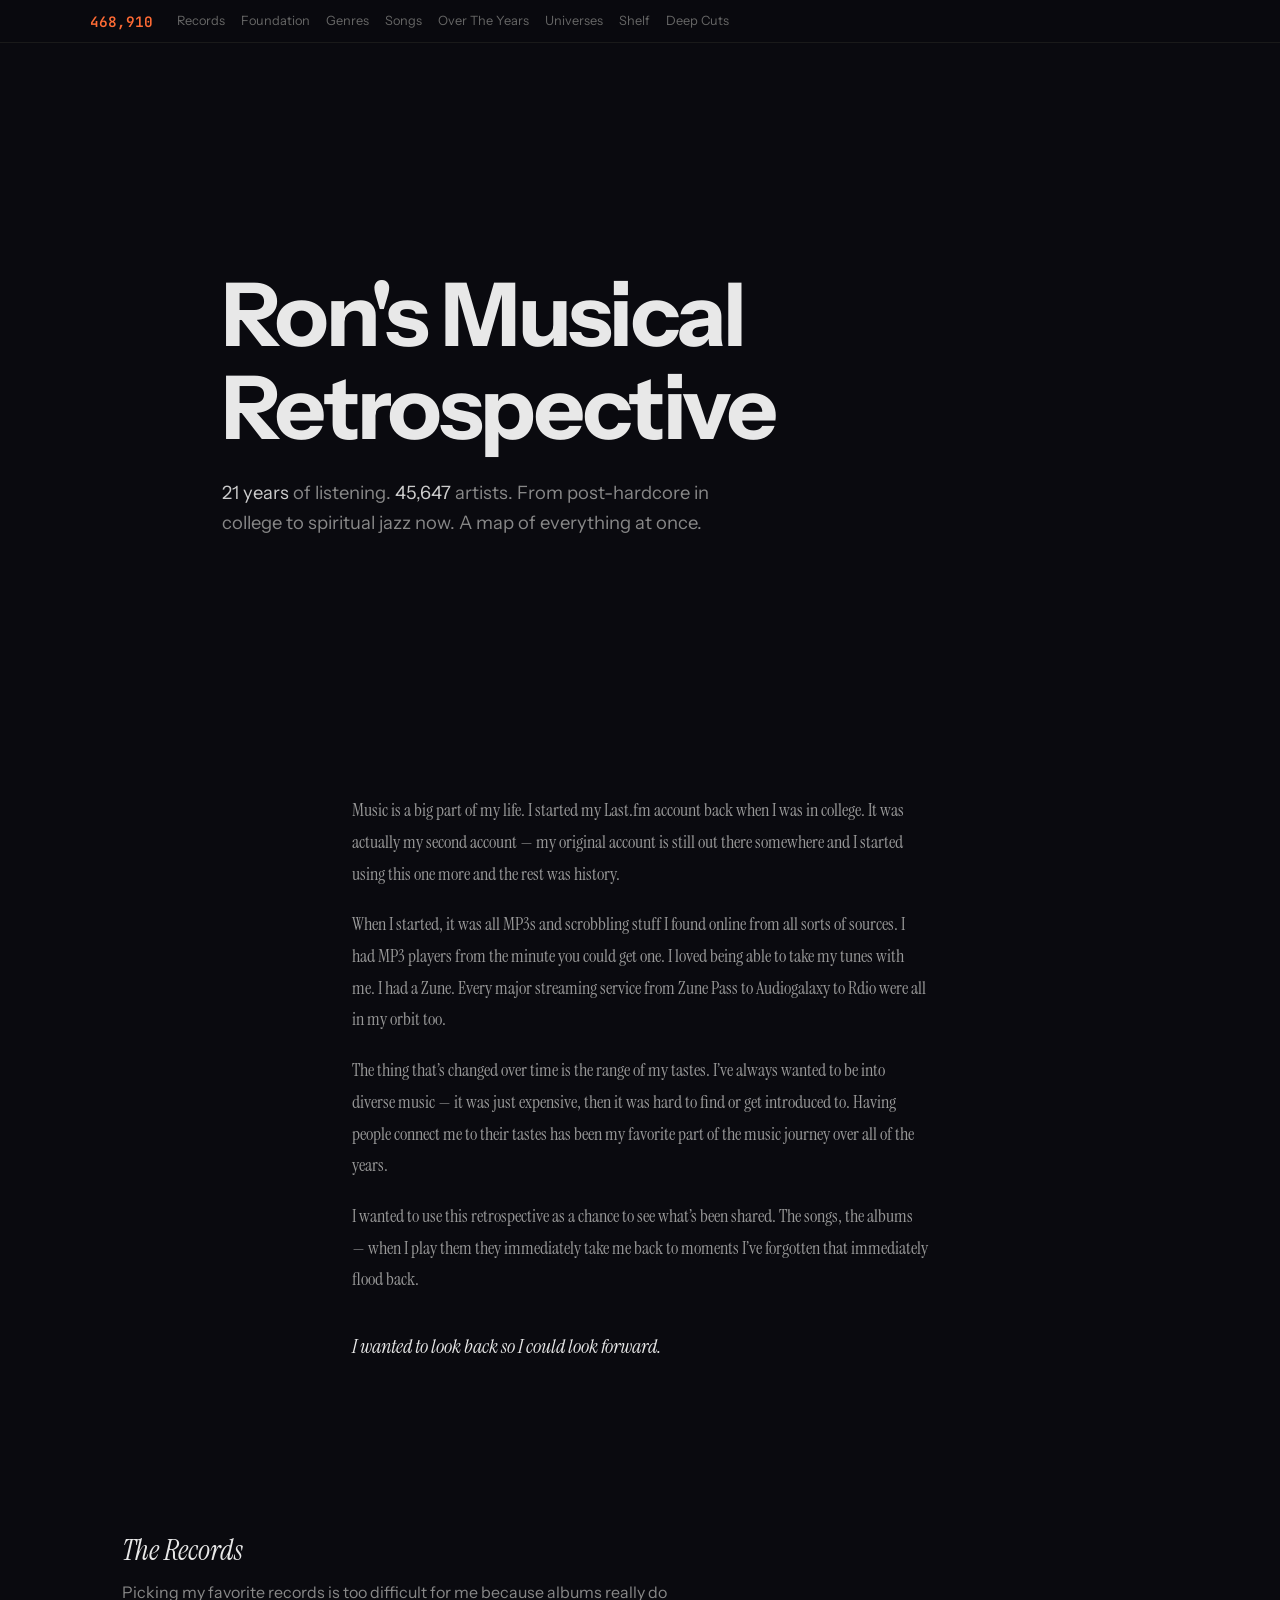
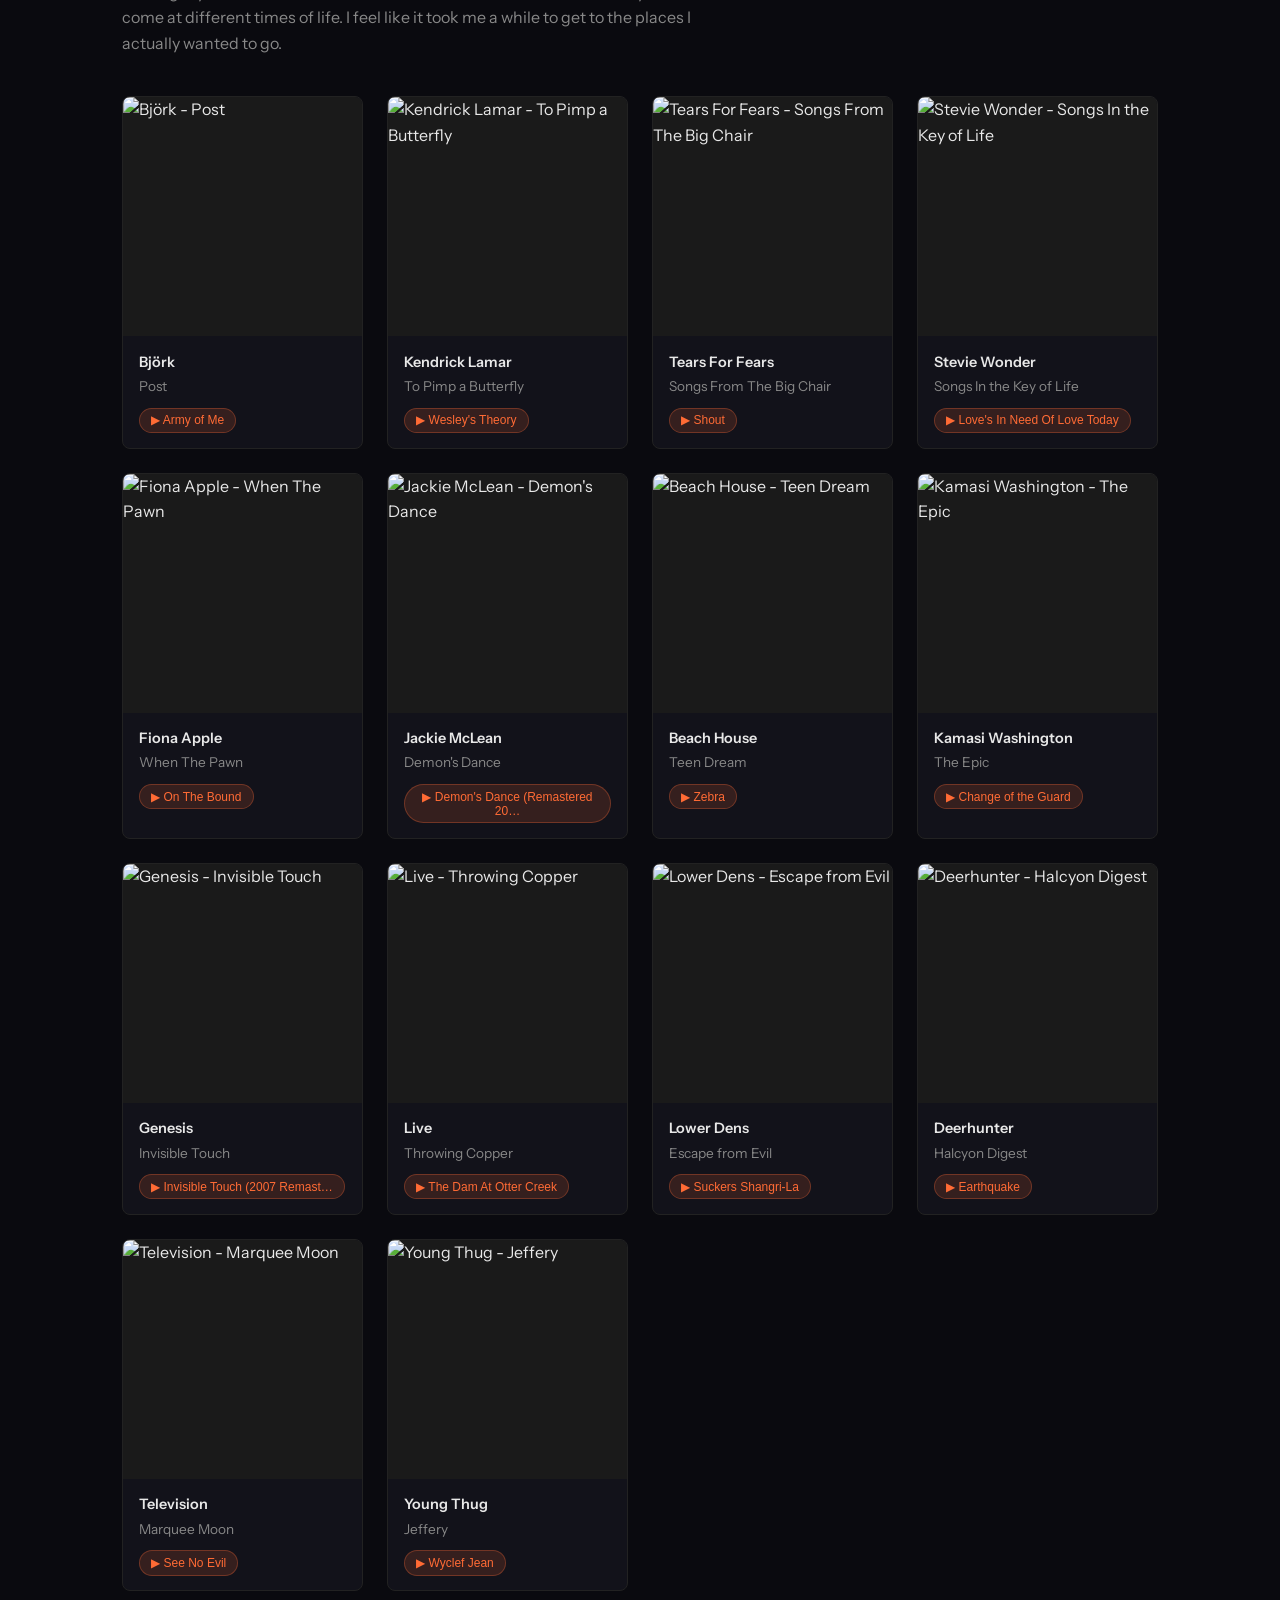
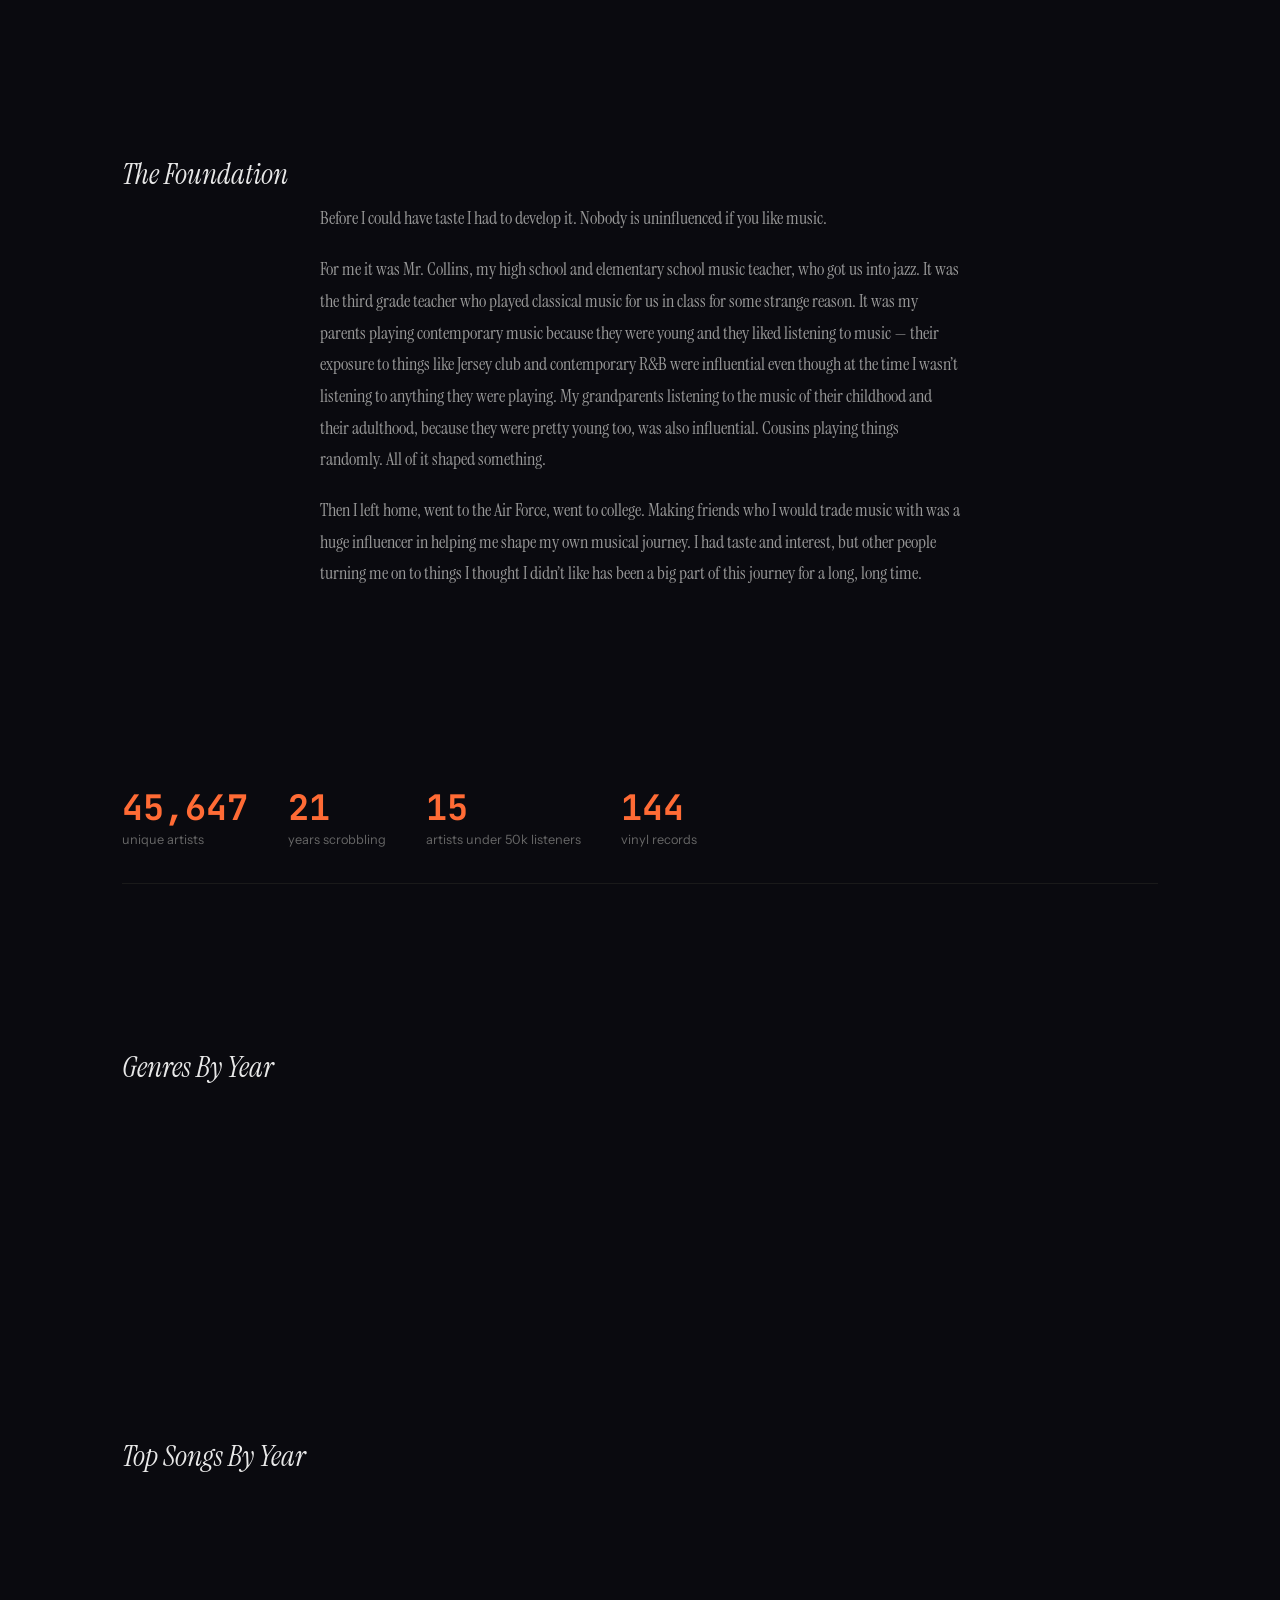
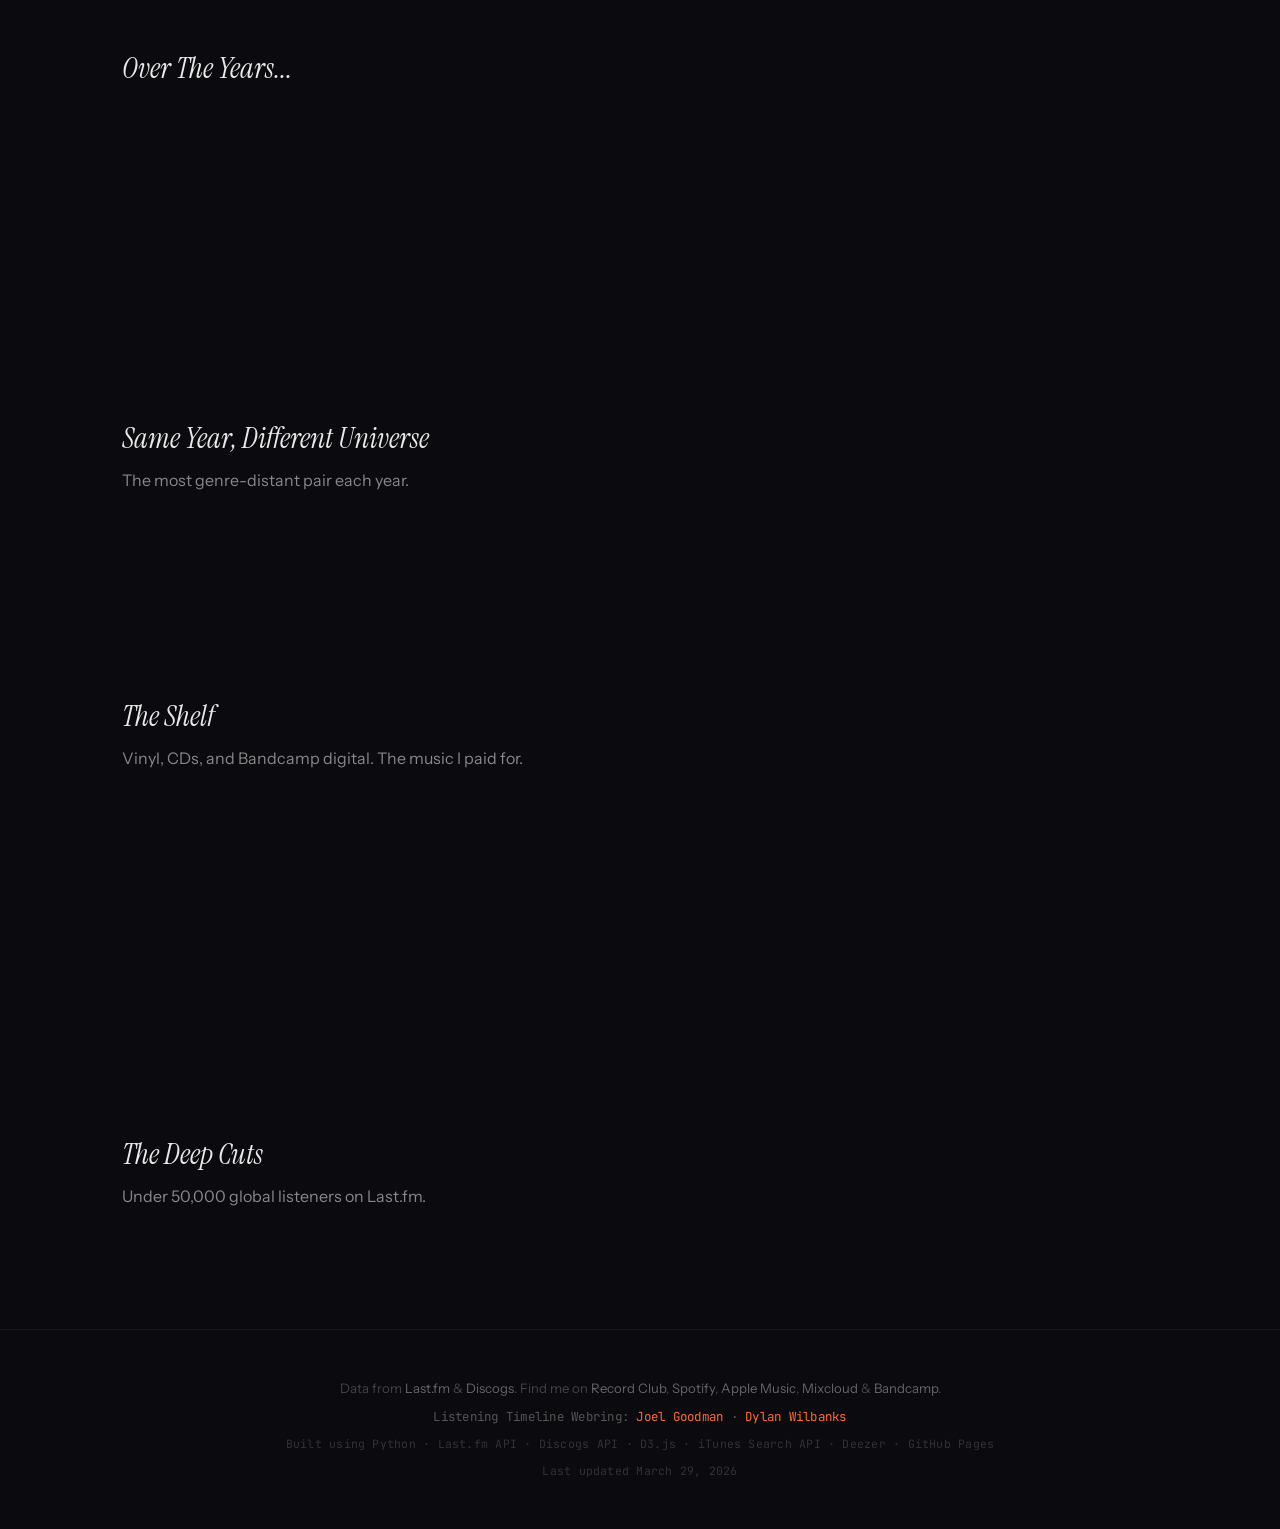
==== commit 80cd0571: "Add listening timeline webring footer with Joel and Dylan links Replace the single Joel Goodman shou" ====
--- a/docs/index.html
+++ b/docs/index.html
@@ -145,7 +145,7 @@
   <a href="https://music.apple.com/profile/ronbronson">Apple Music</a>,
   <a href="https://www.mixcloud.com/908RB/">Mixcloud</a> &amp;
   <a href="https://bandcamp.com/quarterback">Bandcamp</a>.
-  <br>Check out Joel Goodman&rsquo;s <a href="https://joelgoodman.co/timeline/">listening timeline</a>.
+  <br><span class="webring">Listening Timeline Webring: <a href="https://joelgoodman.co/timeline/">Joel Goodman</a> &middot; <a href="https://music.dylanwilbanks.com/">Dylan Wilbanks</a></span>
   <br><span class="colophon">Built using Python &middot; Last.fm API &middot; Discogs API &middot; D3.js &middot; iTunes Search API &middot; Deezer &middot; GitHub Pages</span>
   <br><span class="colophon">Last updated March 29, 2026</span>
 </footer>
--- a/docs/style.css
+++ b/docs/style.css
@@ -428,6 +428,12 @@
   font-family: 'JetBrains Mono', monospace;
   font-size: 0.72rem; color: #333; letter-spacing: 0.02em;
 }
+.webring {
+  display: inline-block; margin-top: 0.5rem;
+  font-family: 'JetBrains Mono', monospace;
+  font-size: 0.78rem; color: #555; letter-spacing: 0.02em;
+}
+.webring a { color: #ff6b35; }
 
 /* ── Mobile ── */
 @media (max-width: 700px) {
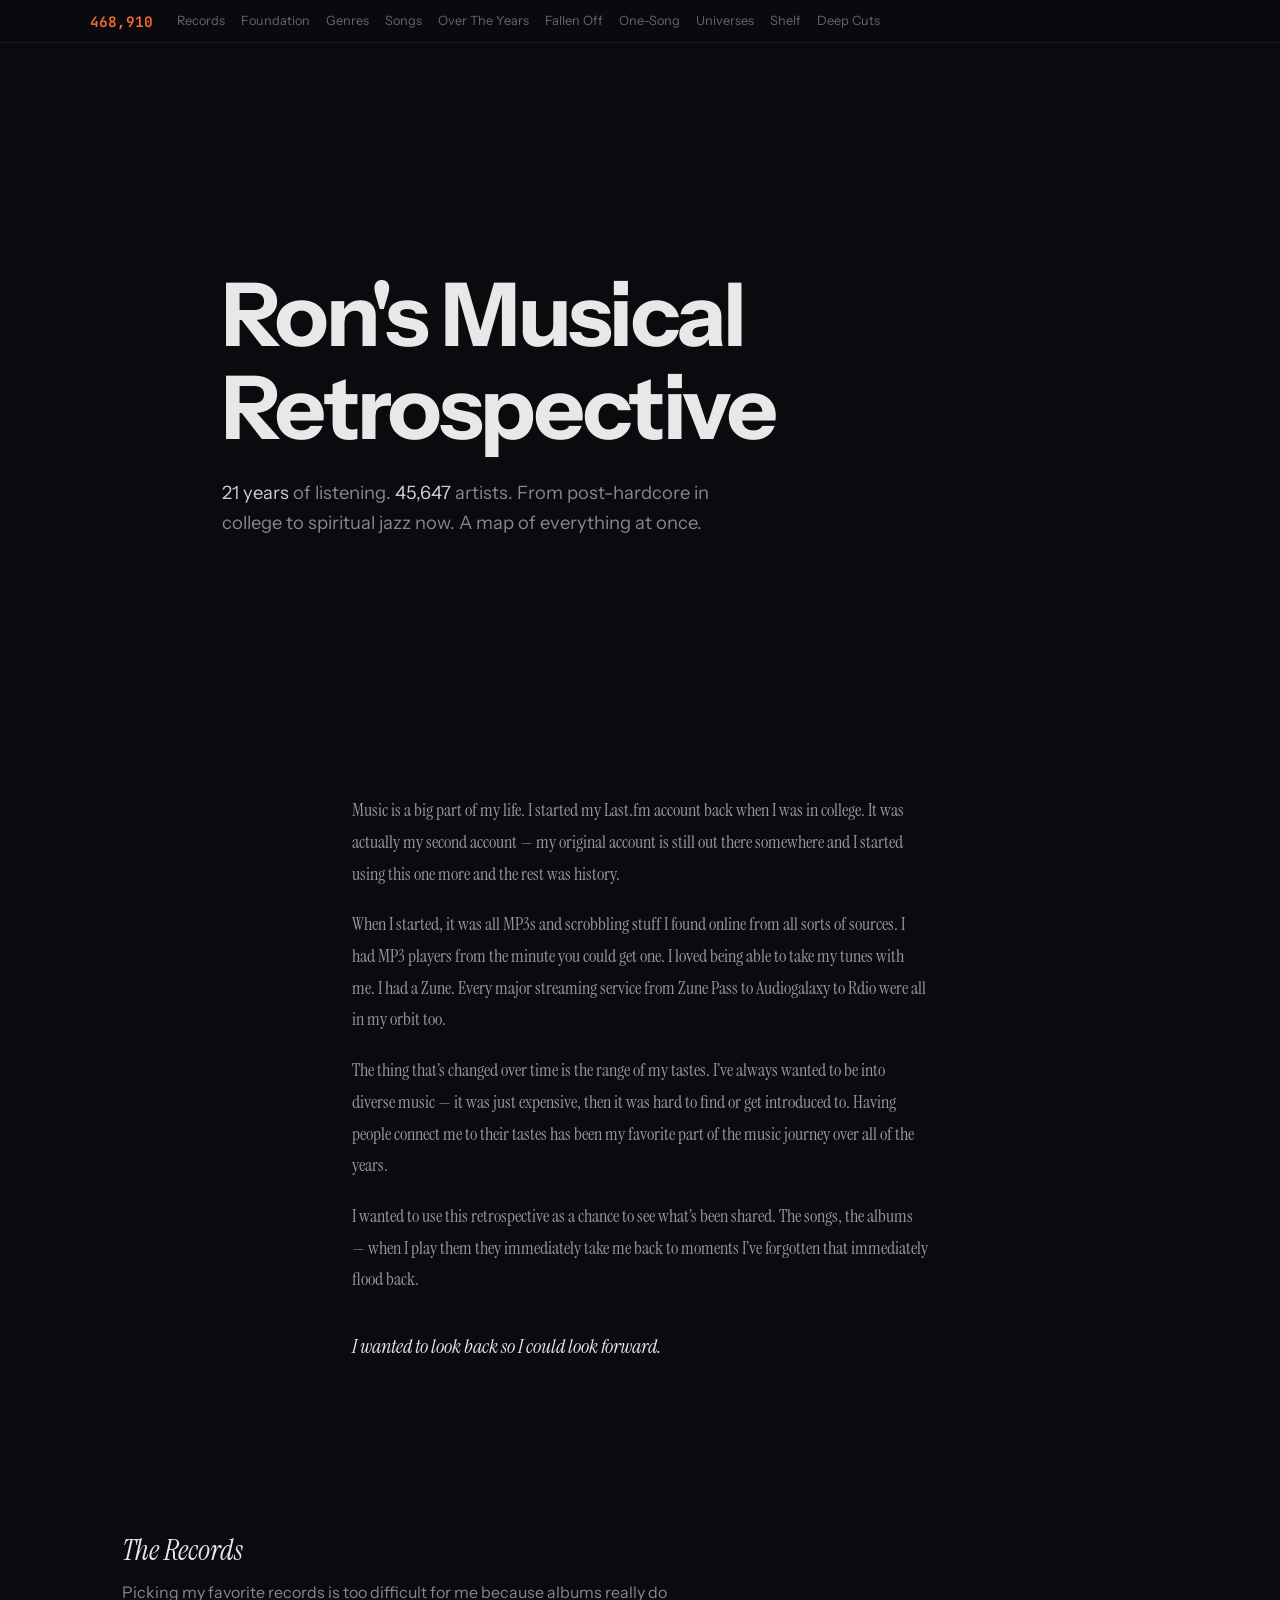
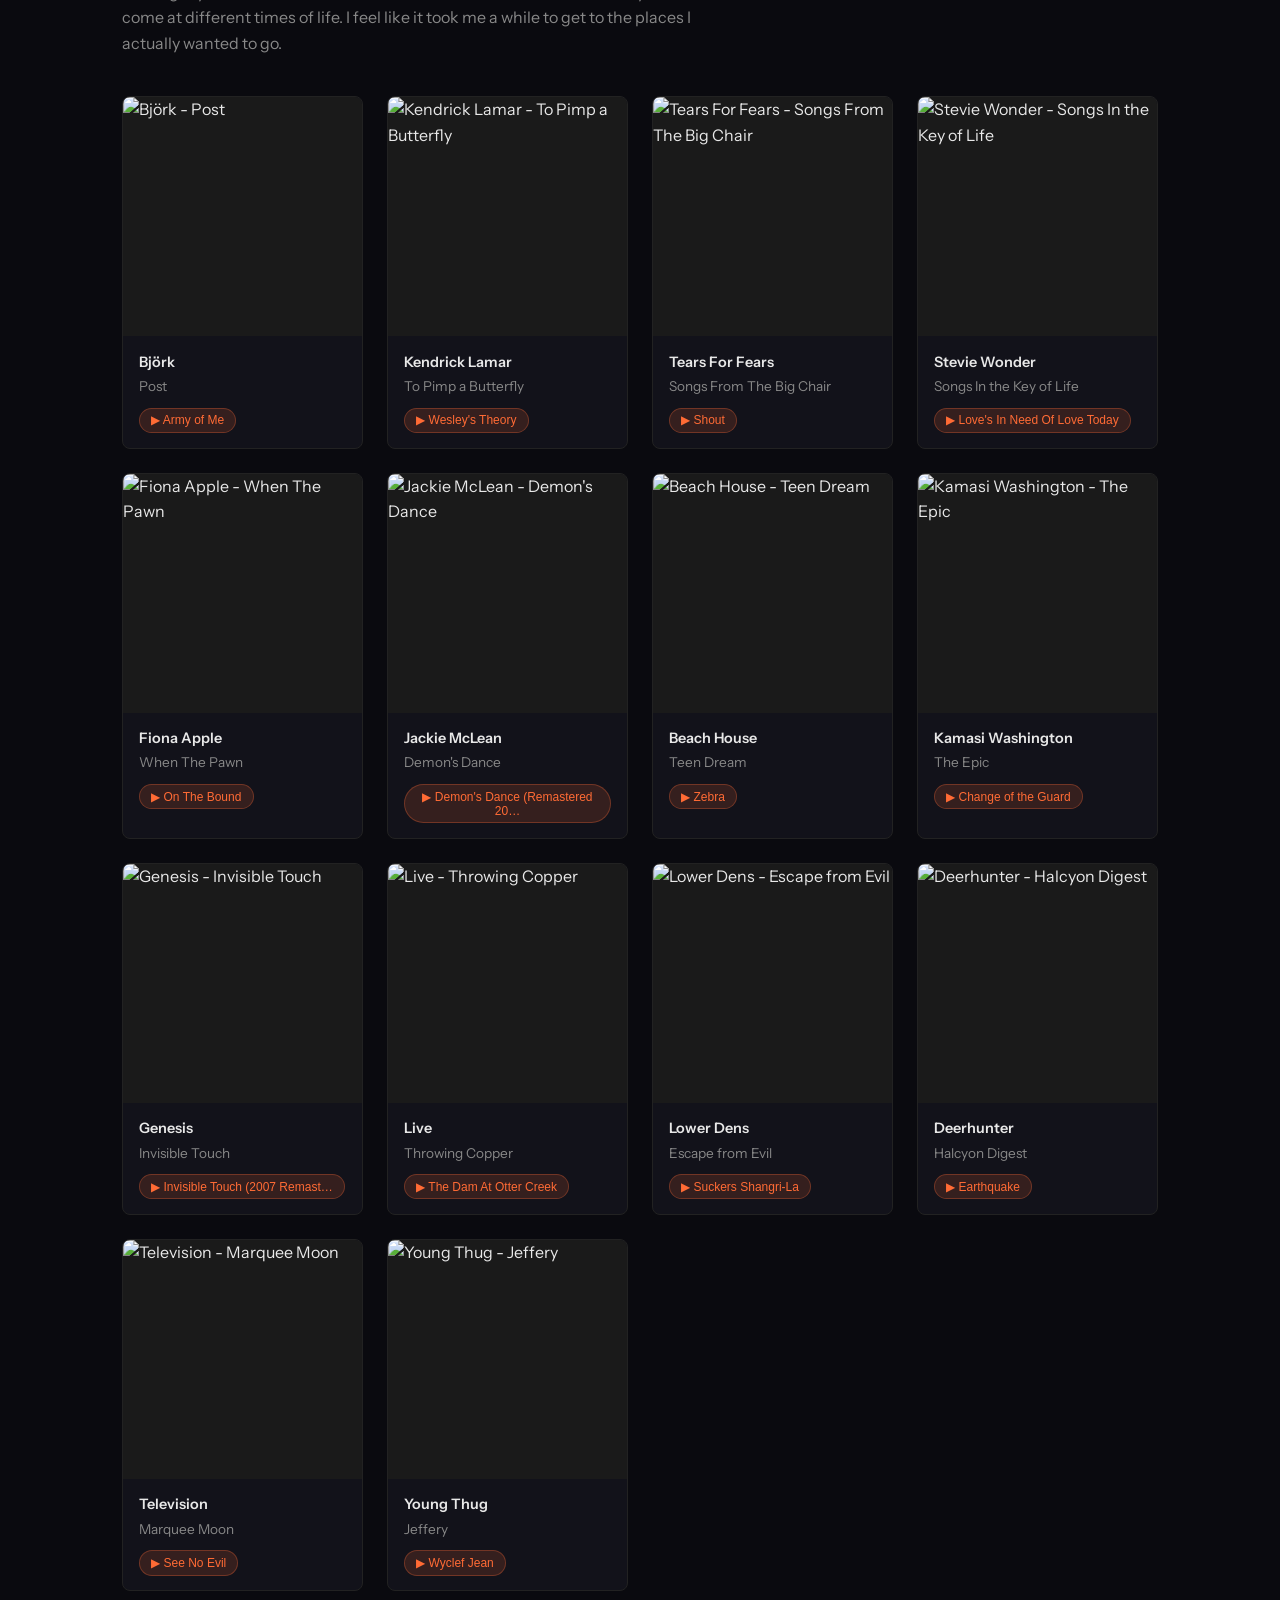
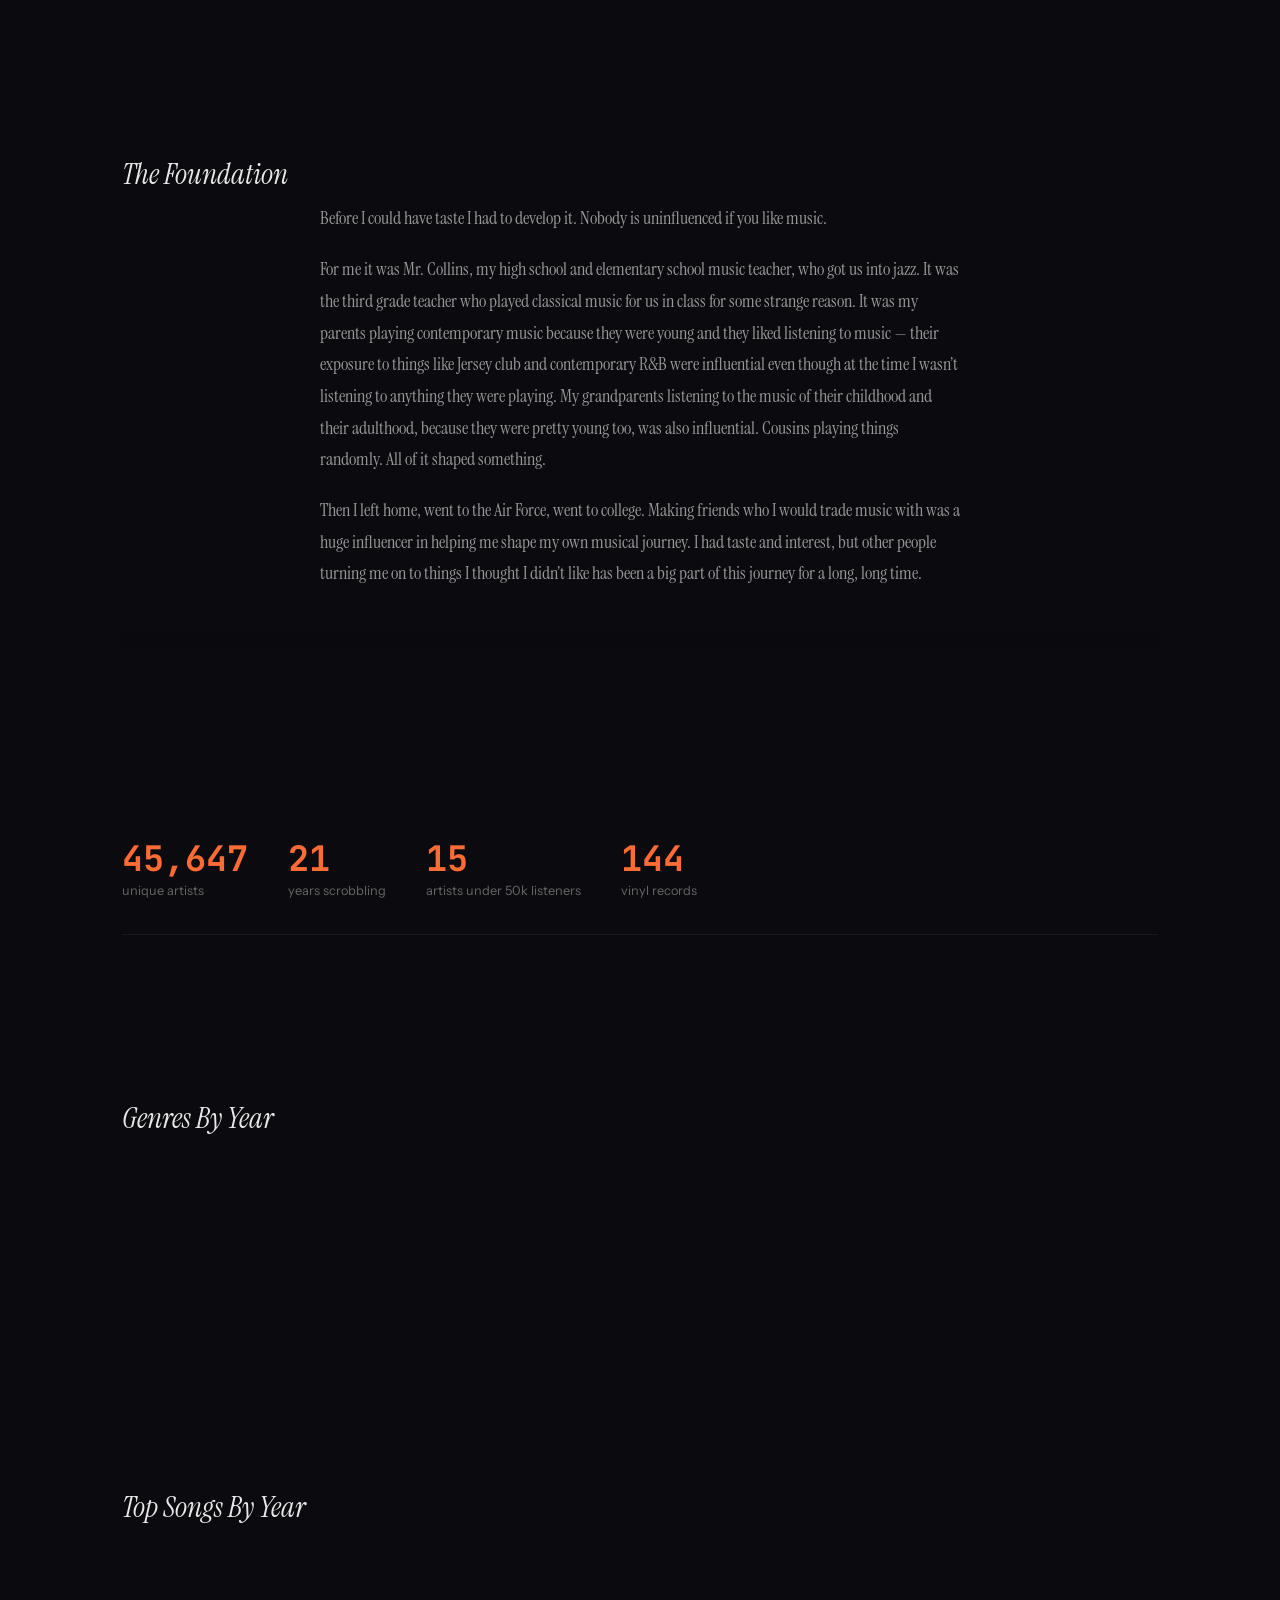
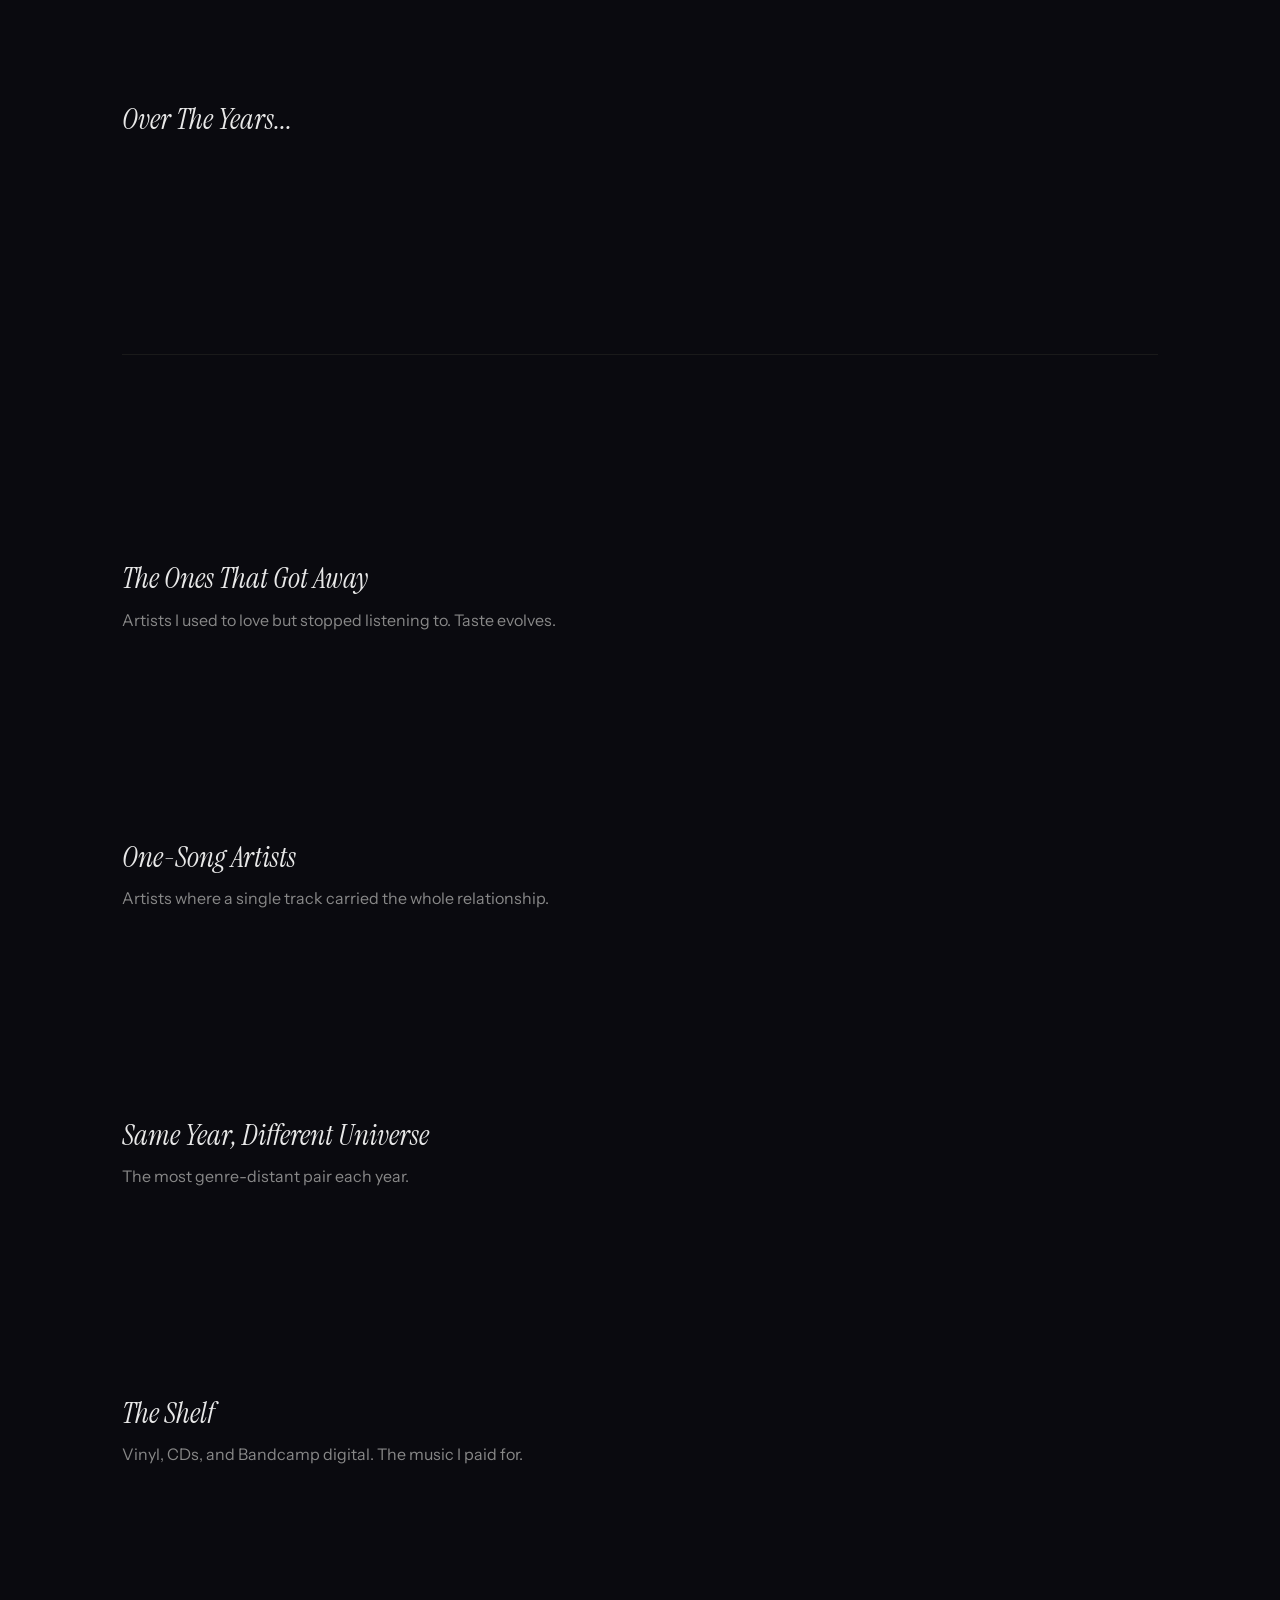
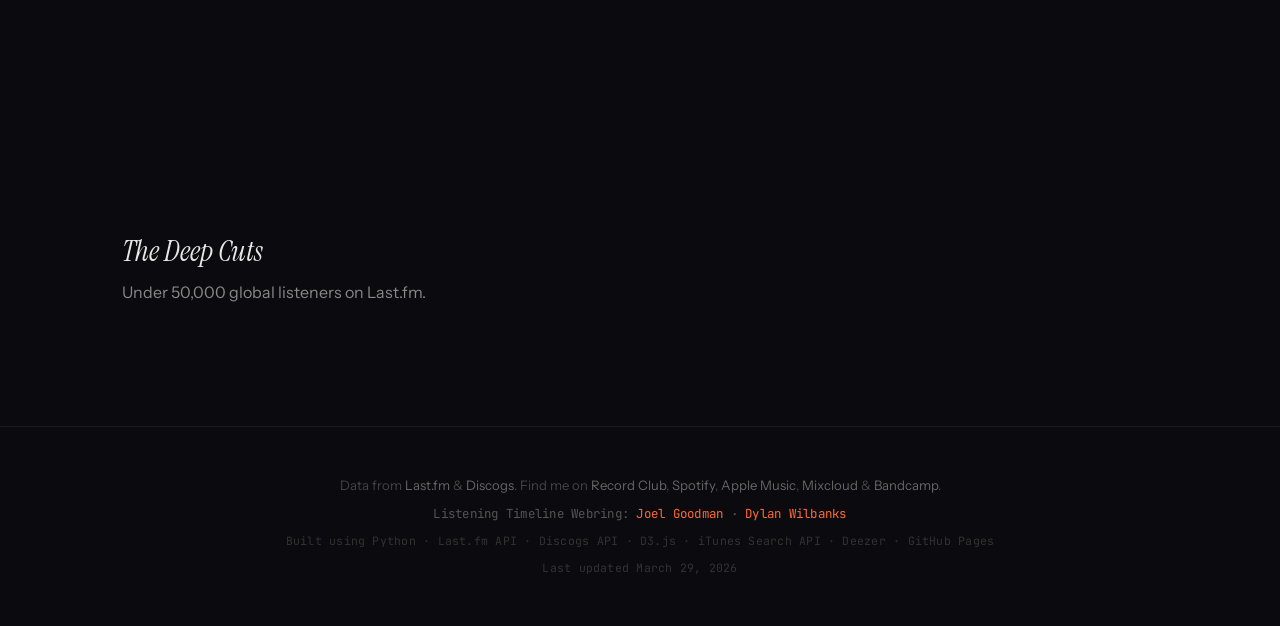
==== commit abdd4d5f: "Add Fallen Off, One-Song Artists, Lifers, and era tabs sections Inspired by Dylan Wilbanks' music si" ====
--- a/docs/index.html
+++ b/docs/index.html
@@ -36,6 +36,8 @@
       <a href="#palette">Genres</a>
       <a href="#songs">Songs</a>
       <a href="#stays">Over The Years</a>
+      <a href="#fallen">Fallen Off</a>
+      <a href="#one-song">One-Song</a>
       <a href="#universes">Universes</a>
       <a href="#shelf">Shelf</a>
       <a href="#deep">Deep Cuts</a>
@@ -79,6 +81,7 @@
     <p>For me it was Mr. Collins, my high school and elementary school music teacher, who got us into jazz. It was the third grade teacher who played classical music for us in class for some strange reason. It was my parents playing contemporary music because they were young and they liked listening to music &mdash; their exposure to things like Jersey club and contemporary R&amp;B were influential even though at the time I wasn&rsquo;t listening to anything they were playing. My grandparents listening to the music of their childhood and their adulthood, because they were pretty young too, was also influential. Cousins playing things randomly. All of it shaped something.</p>
     <p>Then I left home, went to the Air Force, went to college. Making friends who I would trade music with was a huge influencer in helping me shape my own musical journey. I had taste and interest, but other people turning me on to things I thought I didn&rsquo;t like has been a big part of this journey for a long, long time.</p>
   </div>
+  <div class="era-tabs" id="era-tabs"></div>
   <div id="eras-list"></div>
 </section>
 
@@ -109,6 +112,21 @@
 <section id="stays">
   <h2>Over The Years...</h2>
   <div id="bump-wrap"><svg id="bump-chart"></svg></div>
+  <div class="lifers-callout" id="lifers-callout"></div>
+</section>
+
+<!-- Fallen Off -->
+<section id="fallen">
+  <h2>The Ones That Got Away</h2>
+  <p class="lede">Artists I used to love but stopped listening to. Taste evolves.</p>
+  <div class="fallen-grid" id="fallen-grid"></div>
+</section>
+
+<!-- One-Song Artists -->
+<section id="one-song">
+  <h2>One-Song Artists</h2>
+  <p class="lede">Artists where a single track carried the whole relationship.</p>
+  <div class="one-song-list" id="one-song-list"></div>
 </section>
 
 <!-- Same Year Different Universe -->
--- a/docs/style.css
+++ b/docs/style.css
@@ -364,6 +364,95 @@
   .era-album { width: 120px; }
   .era-album img { width: 120px; height: 120px; }
 }
+
+/* ── Era Tabs ── */
+.era-tabs {
+  display: flex; flex-wrap: wrap; gap: 0.4rem;
+  margin-bottom: 2rem;
+  position: sticky; top: 3rem; z-index: 10;
+  background: rgba(10,10,15,0.92);
+  backdrop-filter: blur(12px);
+  -webkit-backdrop-filter: blur(12px);
+  padding: 0.6rem 0;
+}
+.era-tab {
+  padding: 0.35rem 0.8rem;
+  background: #12121a; border: 1px solid #222;
+  border-radius: 20px; color: #666;
+  font-size: 0.72rem; cursor: pointer;
+  transition: color 0.2s, border-color 0.2s, background 0.2s;
+  white-space: nowrap;
+}
+.era-tab:hover { color: #ccc; border-color: #444; }
+.era-tab.active {
+  color: #ff6b35; border-color: rgba(255,107,53,0.4);
+  background: rgba(255,107,53,0.1);
+}
+
+/* ── Lifers Callout ── */
+.lifers-callout {
+  margin-top: 3rem;
+  padding-top: 2.5rem;
+  border-top: 1px solid #1a1a1a;
+}
+.lifers-heading {
+  font-family: 'Instrument Serif', Georgia, serif;
+  font-style: italic;
+  font-size: 1.3rem; color: #e8e8e8;
+  margin-bottom: 0.3rem;
+}
+.lifers-sub {
+  color: #666; font-size: 0.9rem;
+  margin-bottom: 1.5rem;
+}
+.lifers-list {
+  display: grid;
+  grid-template-columns: repeat(auto-fill, minmax(260px, 1fr));
+  gap: 0.8rem;
+}
+.lifer-item {
+  display: flex; flex-direction: column;
+  background: #12121a; border: 1px solid #222;
+  border-radius: 8px; padding: 0.8rem 1rem;
+}
+.lifer-name { font-weight: 600; font-size: 0.92rem; }
+.lifer-span {
+  font-size: 0.75rem; color: #ff6b35;
+  margin-top: 0.2rem;
+}
+.lifer-range {
+  font-size: 0.72rem; color: #555;
+  margin-top: 0.15rem;
+}
+
+/* ── Fallen Off ── */
+.fallen-grid {
+  display: grid;
+  grid-template-columns: repeat(auto-fill, minmax(260px, 1fr));
+  gap: 1rem;
+}
+.fallen-card {
+  background: #12121a; border: 1px solid #222;
+  border-radius: 8px; padding: 1rem 1.1rem;
+}
+.fo-name { font-weight: 600; font-size: 0.95rem; margin-bottom: 0.15rem; }
+.fo-genre { font-size: 0.72rem; color: #555; margin-bottom: 0.5rem; }
+.fo-stats { font-size: 0.78rem; color: #ff6b35; }
+.fo-last { font-size: 0.72rem; color: #444; margin-top: 0.3rem; }
+
+/* ── One-Song Artists ── */
+.one-song-list { max-width: 640px; }
+.one-song-item {
+  display: flex; align-items: center; justify-content: space-between;
+  gap: 0.6rem; padding: 0.6rem 0;
+  border-bottom: 1px solid #151518;
+}
+.one-song-item:last-child { border-bottom: none; }
+.os-left { display: flex; align-items: center; gap: 0.5rem; min-width: 0; }
+.os-text { min-width: 0; }
+.os-artist { font-weight: 600; font-size: 0.88rem; }
+.os-song { font-size: 0.8rem; color: #888; white-space: nowrap; overflow: hidden; text-overflow: ellipsis; }
+.os-plays { font-size: 0.75rem; color: #ff6b35; flex-shrink: 0; }
 
 /* ── Decades ── */
 .decades-grid {
@@ -453,6 +542,10 @@
   .nav-links a { font-size: 0.72rem; }
   .obscure-item { grid-template-columns: 1fr; gap: 0.2rem; }
   .oi-listeners, .oi-plays { text-align: left; }
+  .fallen-grid { grid-template-columns: 1fr; }
+  .lifers-list { grid-template-columns: 1fr; }
+  .era-tabs { top: 2.6rem; gap: 0.3rem; }
+  .os-song { max-width: 180px; }
 }
 
 @media (max-width: 400px) {
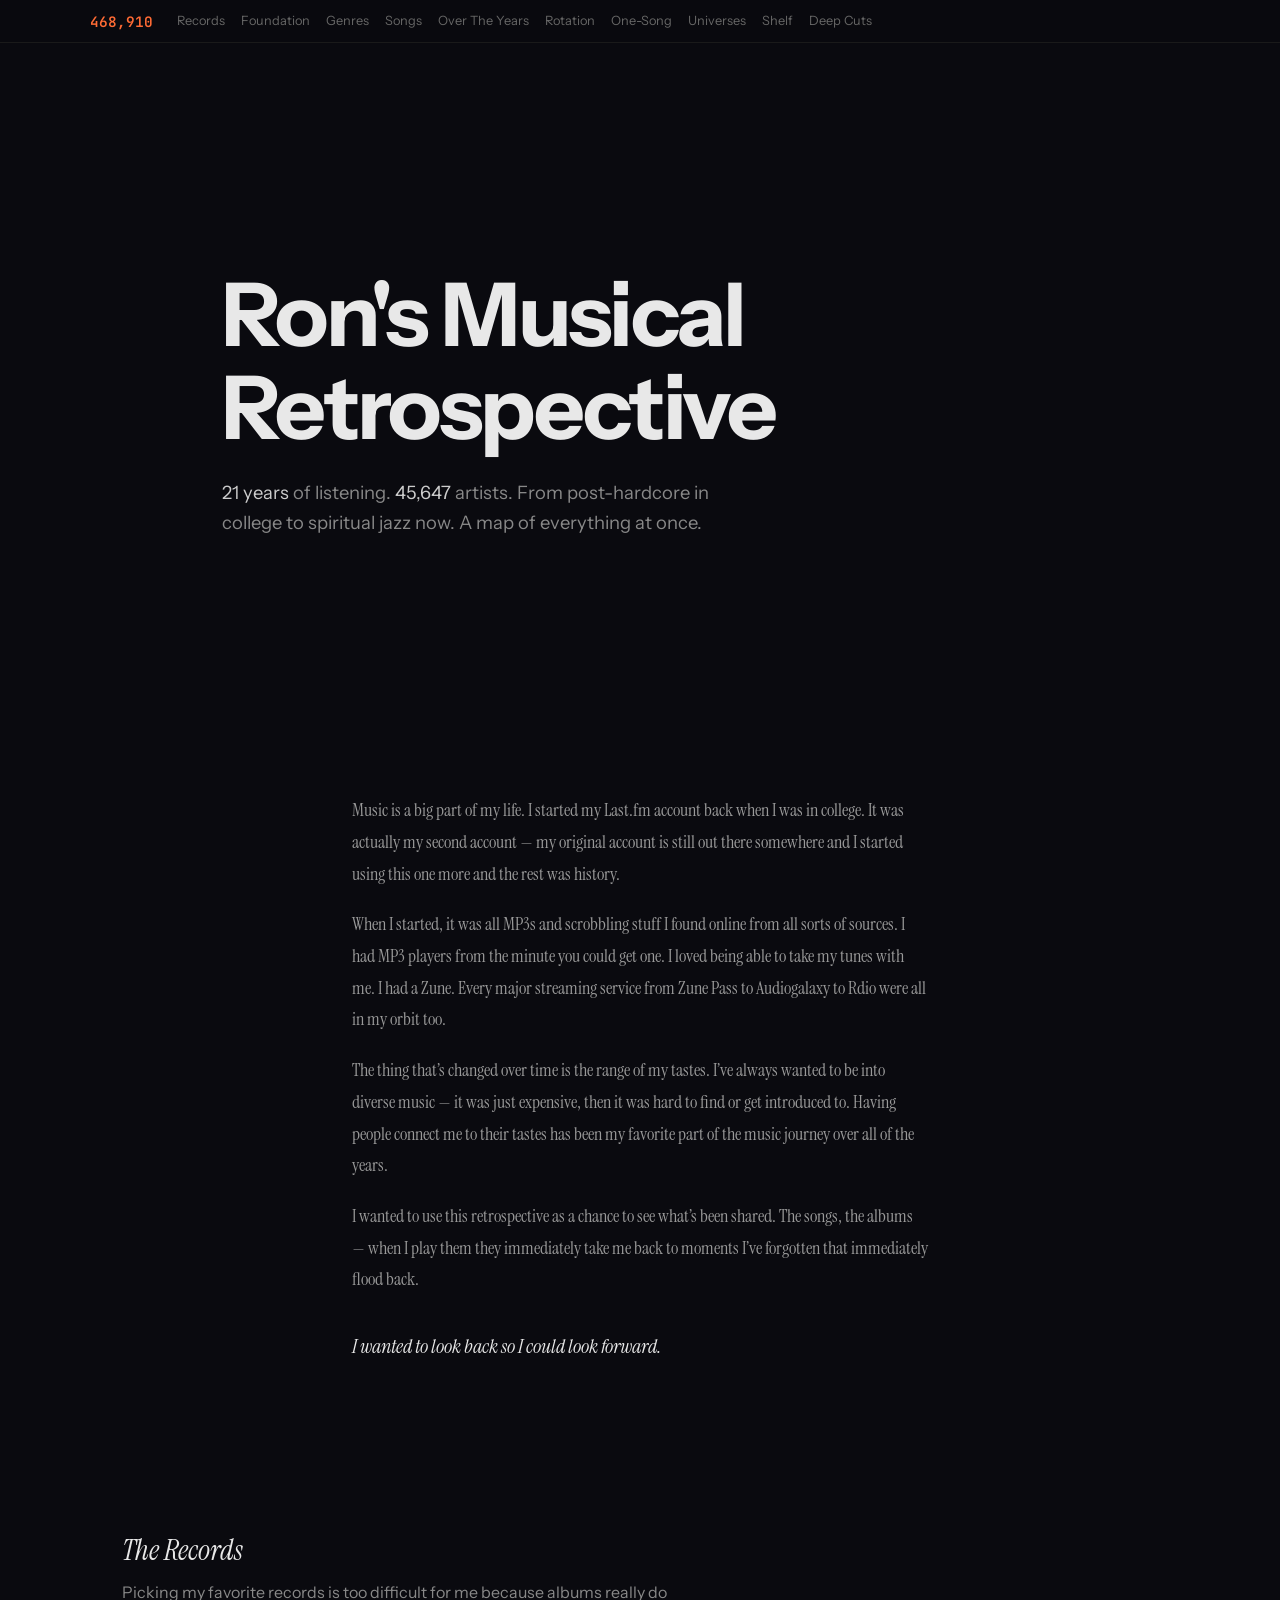
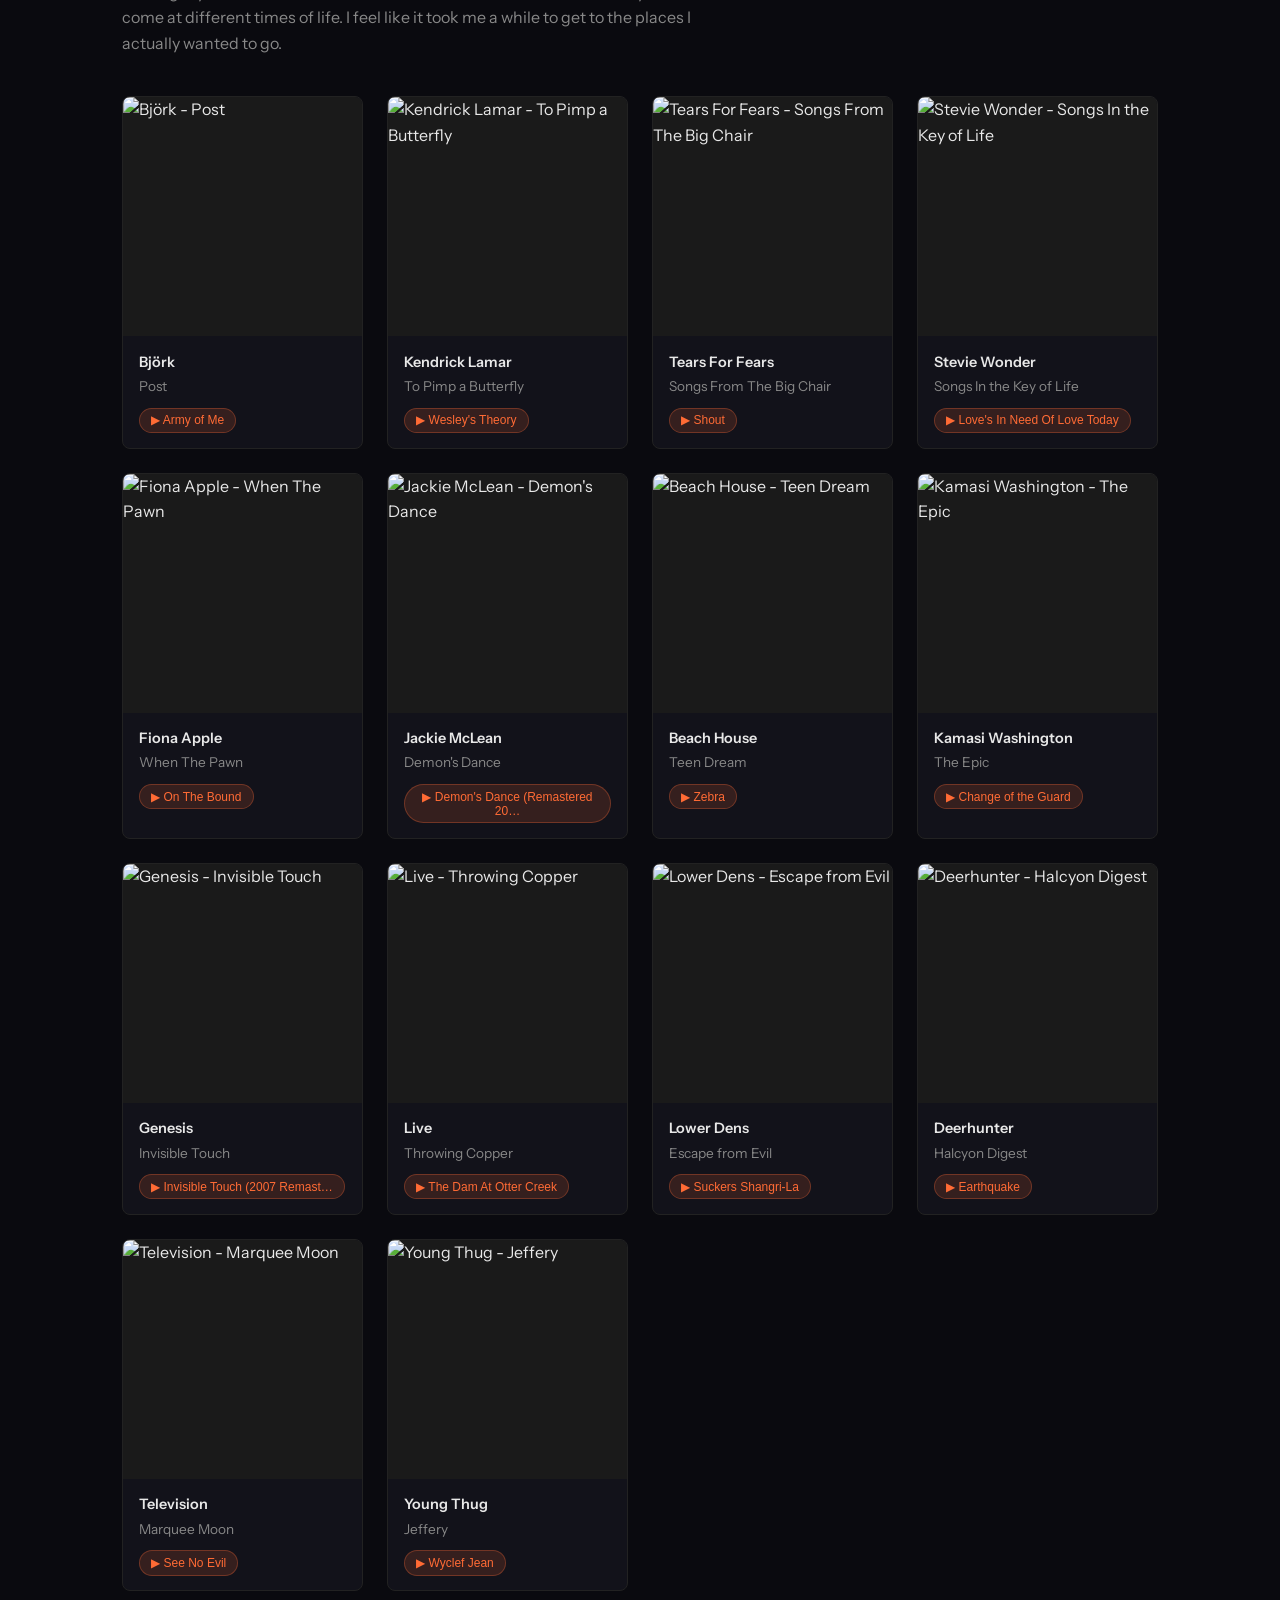
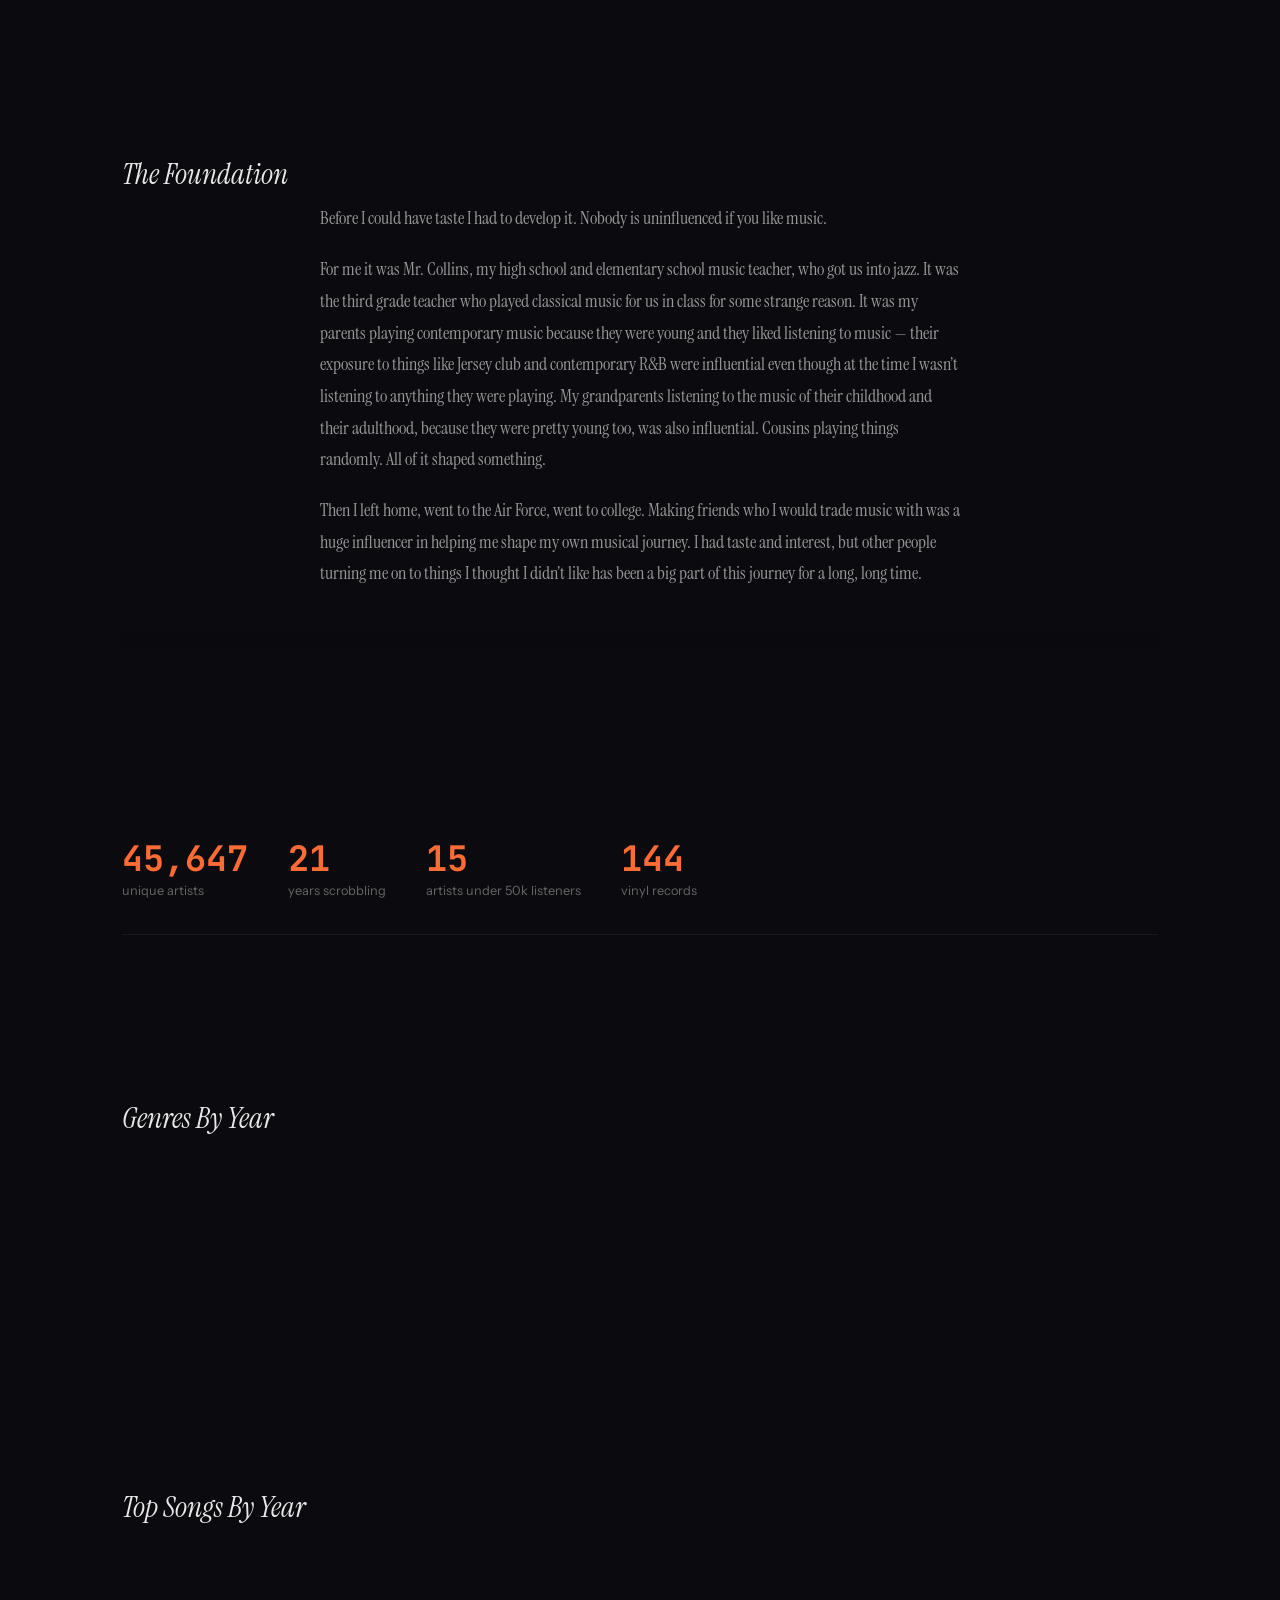
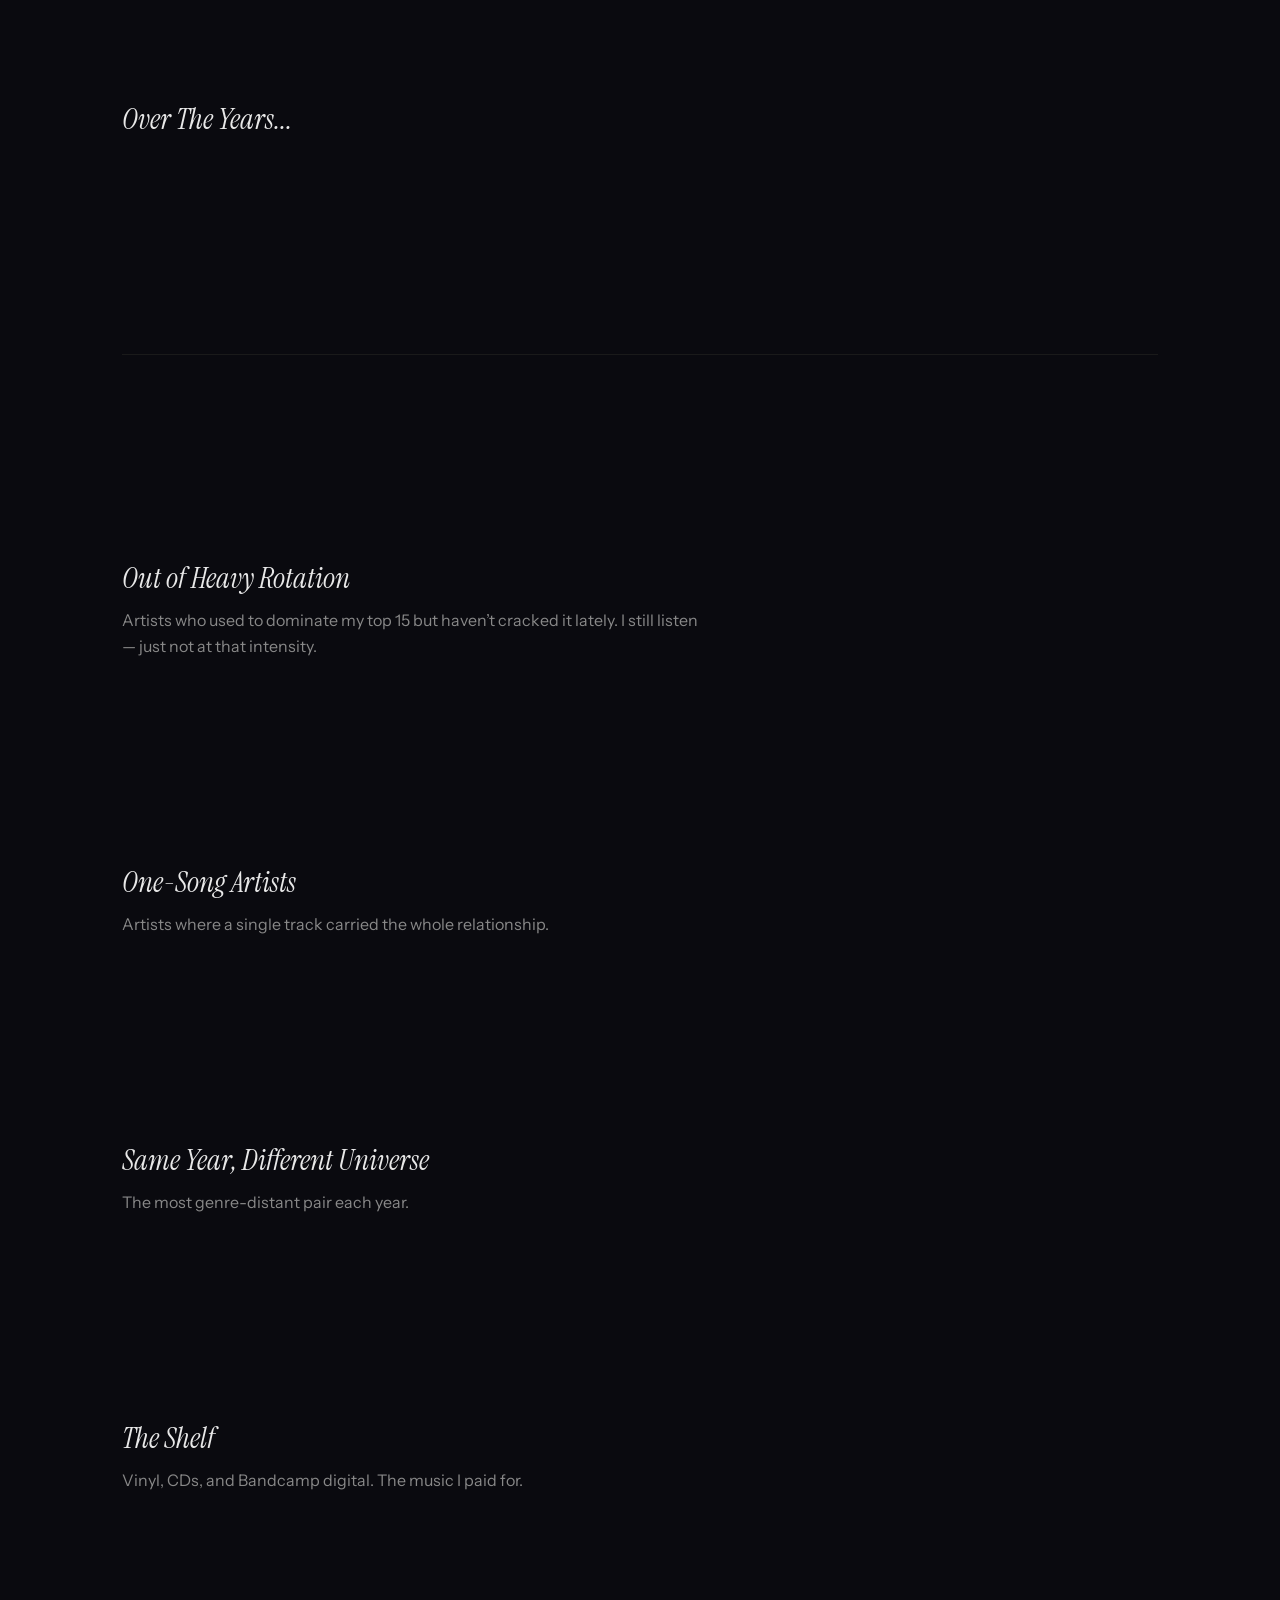
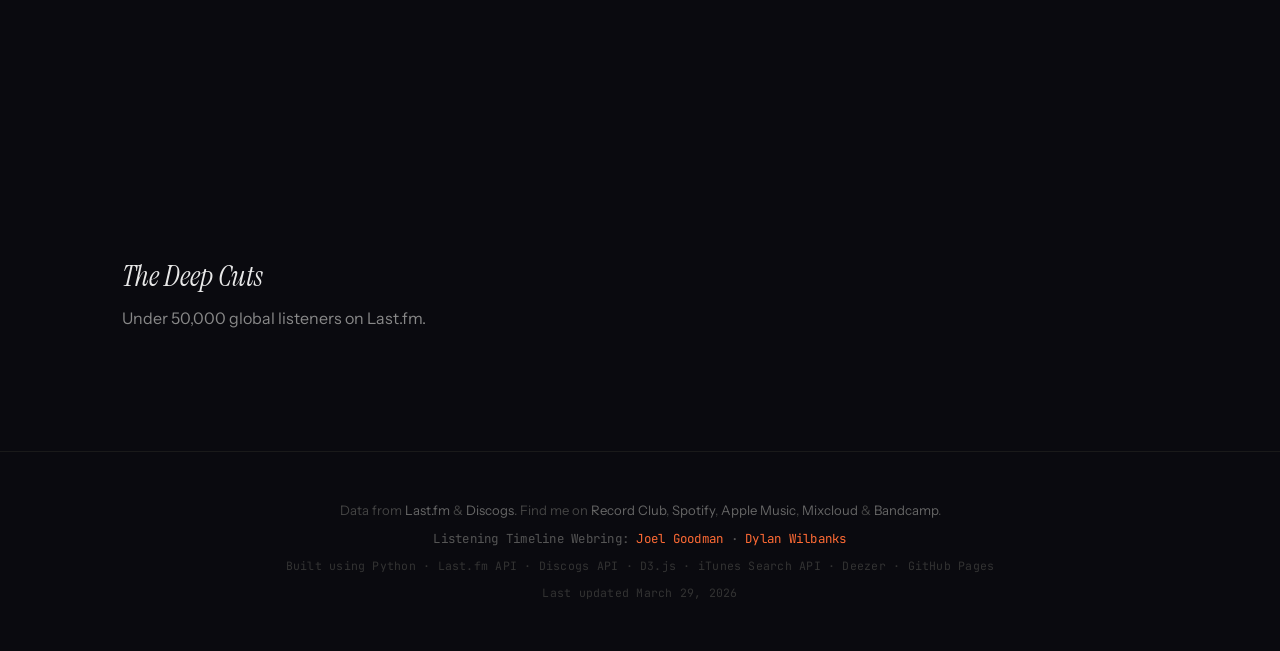
==== commit b915d4d8: "Fix Lifers year math and reframe Fallen Off section - Lifers: show actual span (e.g. "16-year run") " ====
--- a/docs/index.html
+++ b/docs/index.html
@@ -36,7 +36,7 @@
       <a href="#palette">Genres</a>
       <a href="#songs">Songs</a>
       <a href="#stays">Over The Years</a>
-      <a href="#fallen">Fallen Off</a>
+      <a href="#fallen">Rotation</a>
       <a href="#one-song">One-Song</a>
       <a href="#universes">Universes</a>
       <a href="#shelf">Shelf</a>
@@ -117,8 +117,8 @@
 
 <!-- Fallen Off -->
 <section id="fallen">
-  <h2>The Ones That Got Away</h2>
-  <p class="lede">Artists I used to love but stopped listening to. Taste evolves.</p>
+  <h2>Out of Heavy Rotation</h2>
+  <p class="lede">Artists who used to dominate my top 15 but haven&rsquo;t cracked it lately. I still listen &mdash; just not at that intensity.</p>
   <div class="fallen-grid" id="fallen-grid"></div>
 </section>
 
